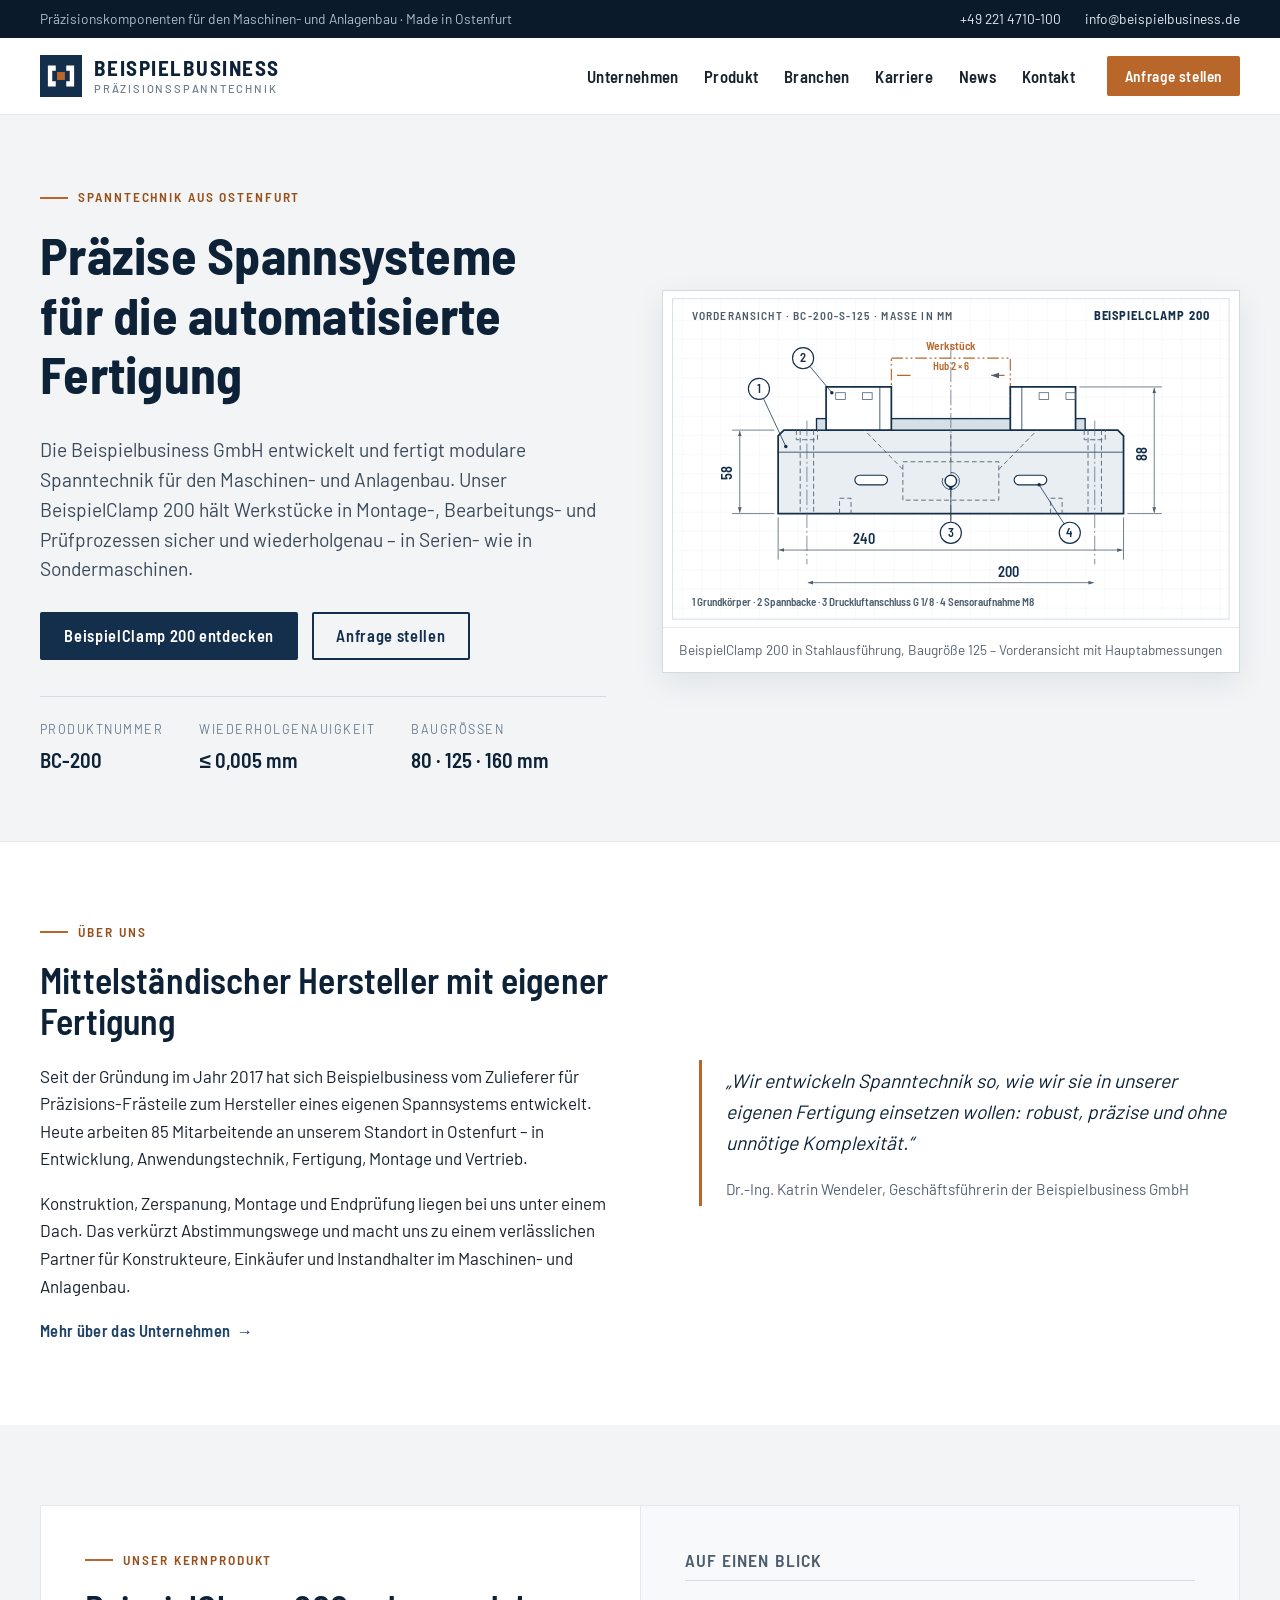
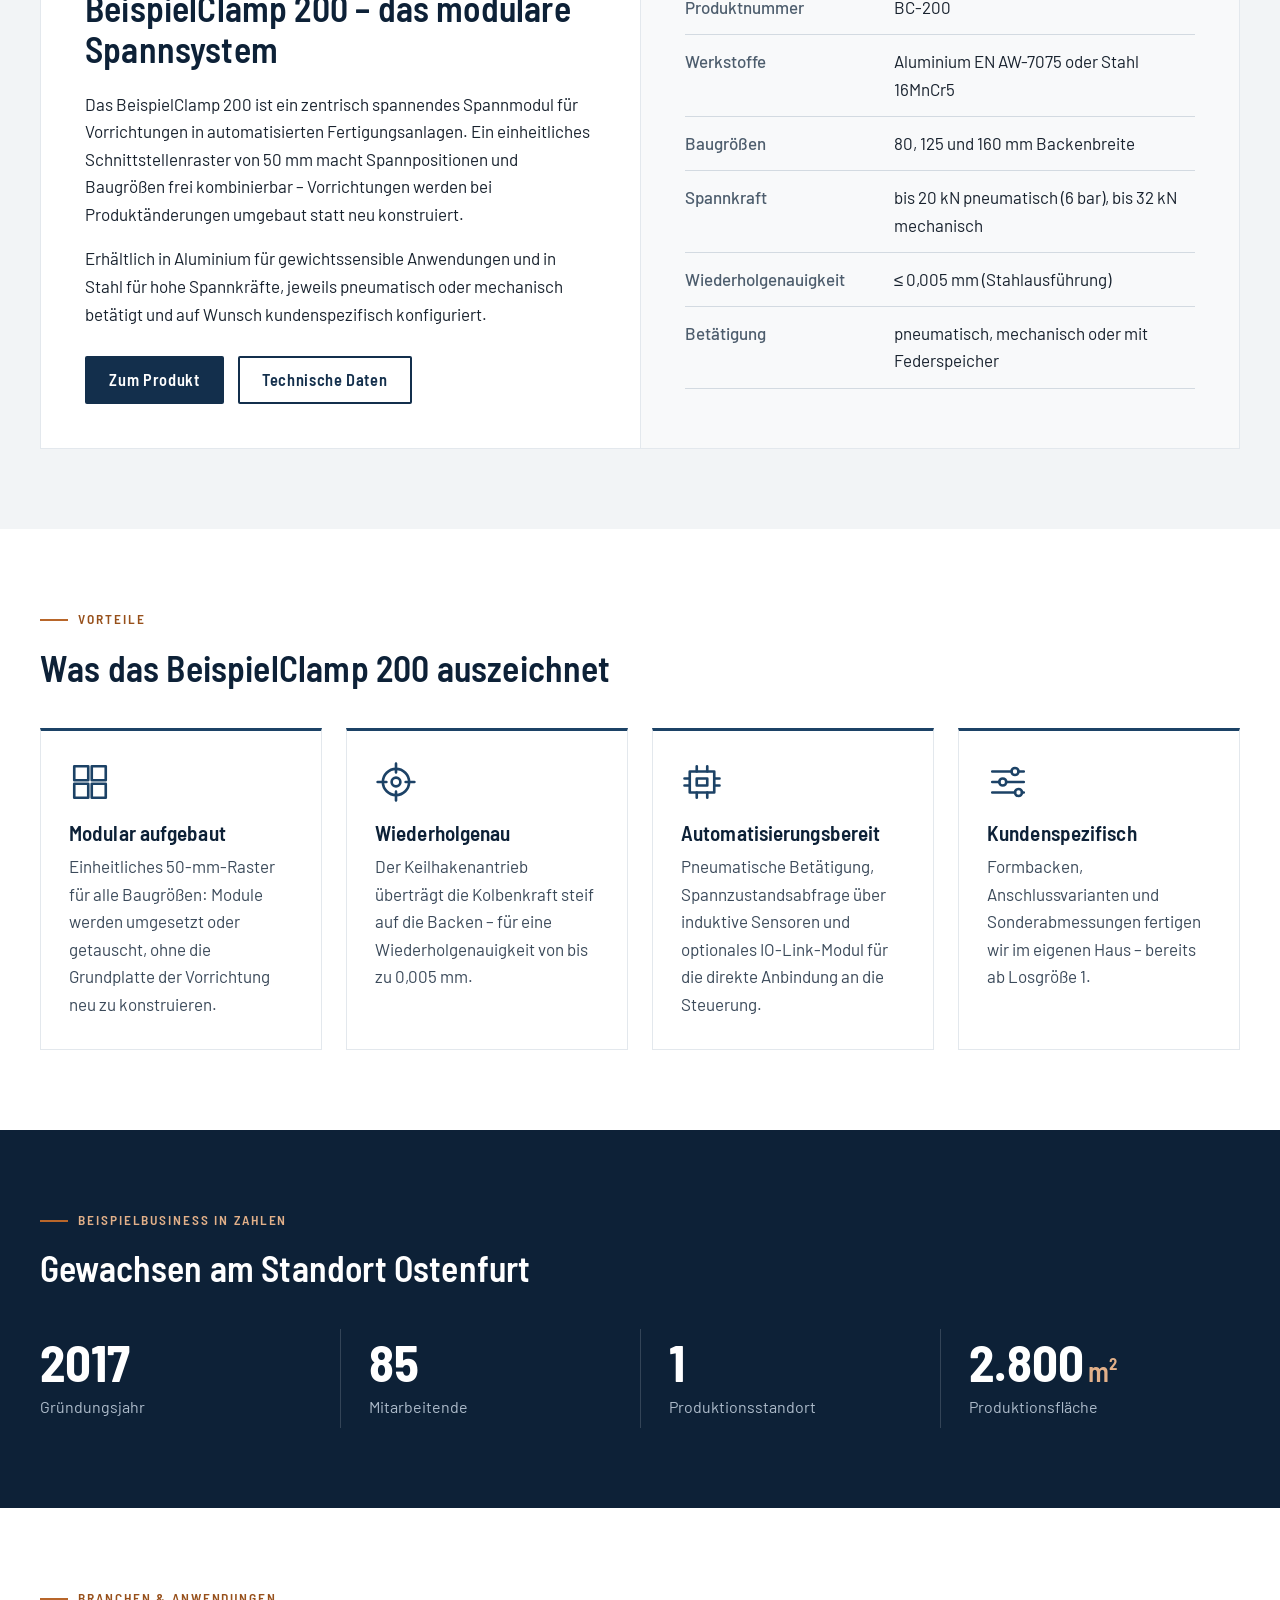
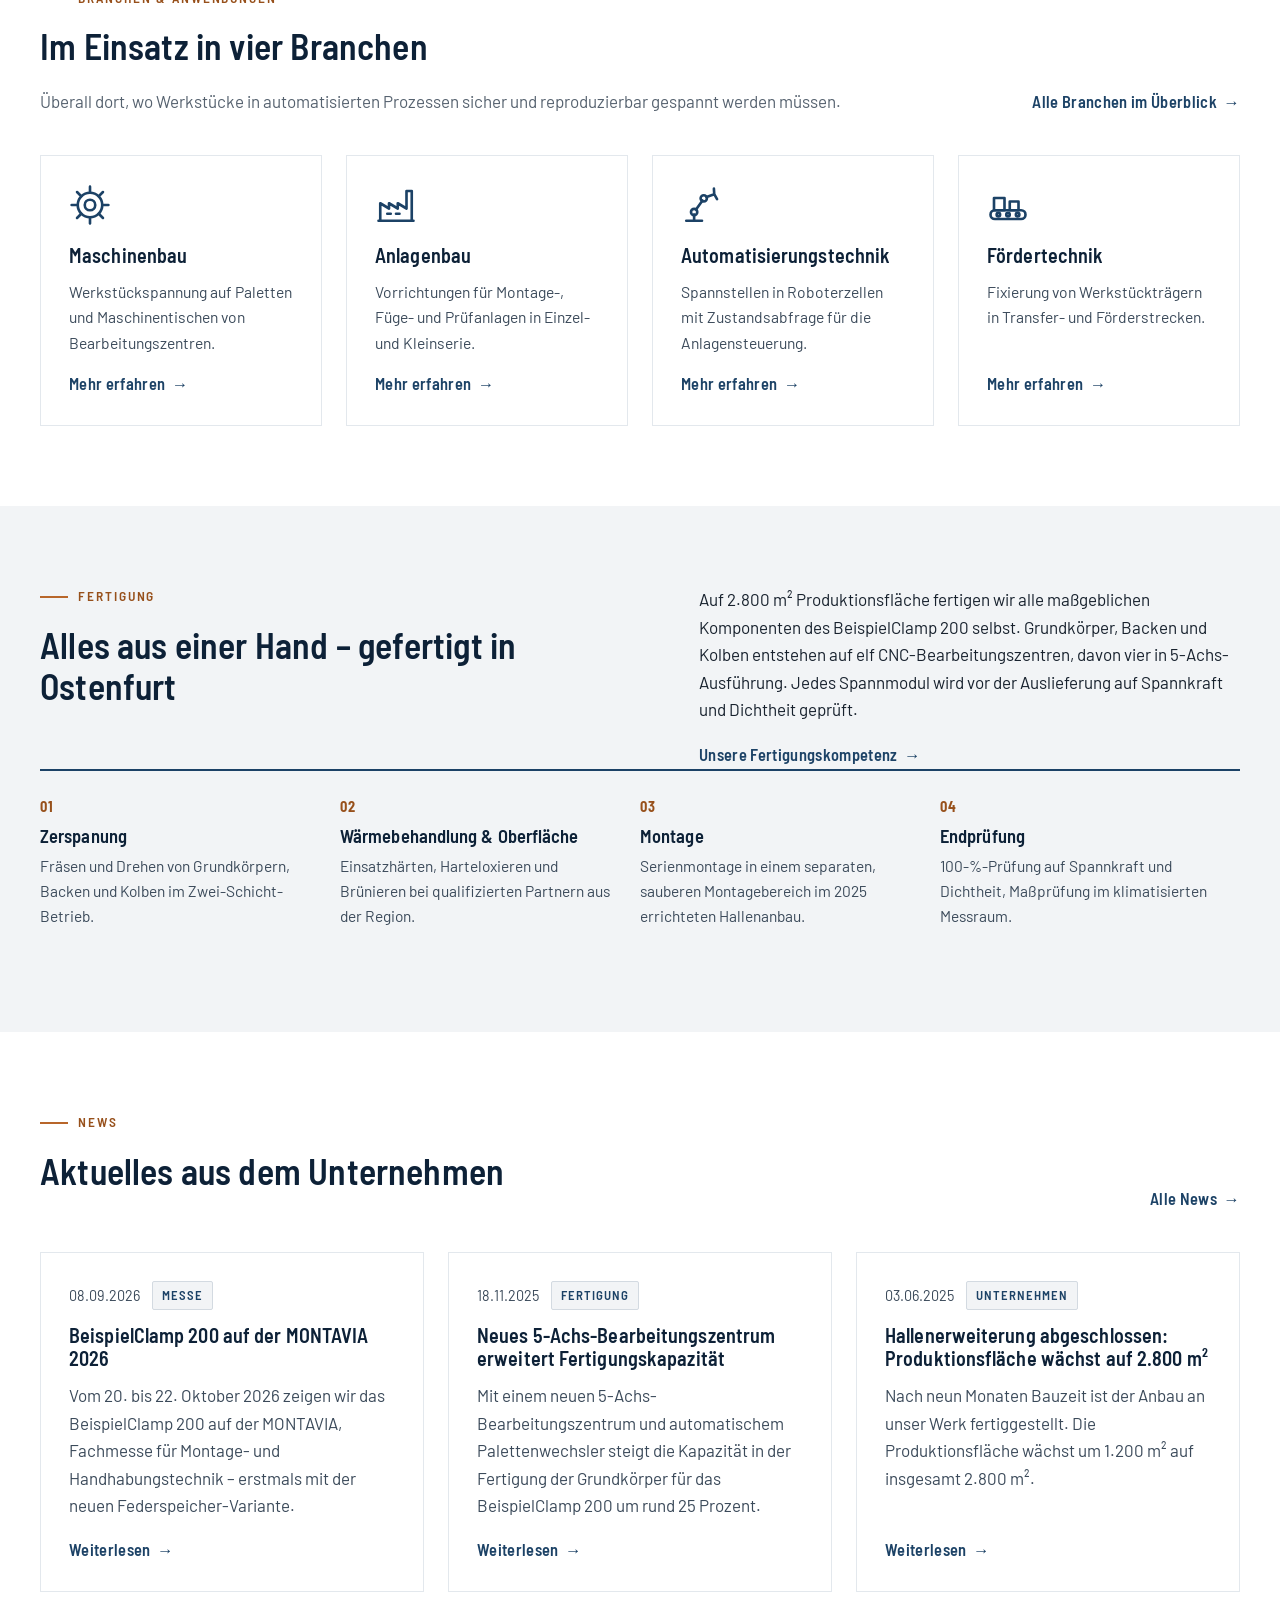
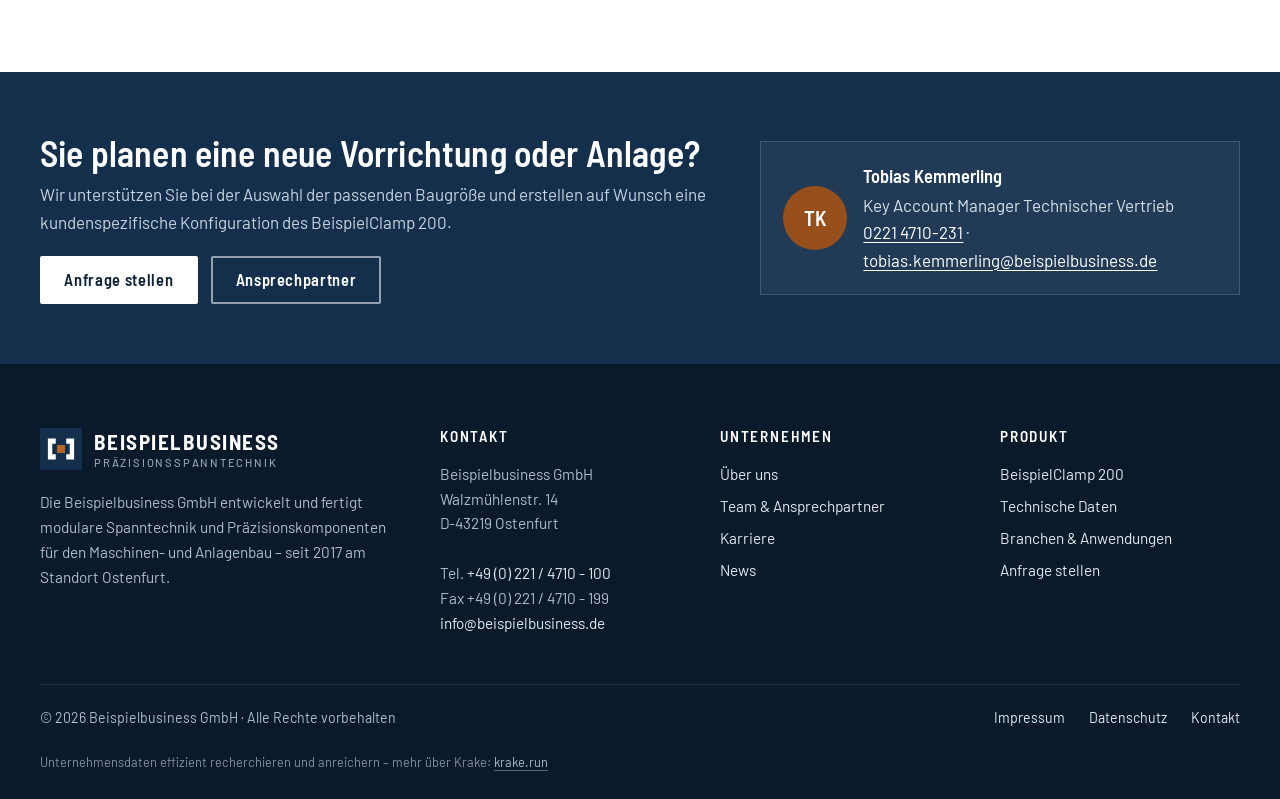
==== index.html @ 79e9dd8a "Statische Sandbox-Website der fiktiven Beispielbusiness GmbH Vollständige Unternehmenswebsite als Te" ====
<!DOCTYPE html>
<html lang="de">
<head>
<meta charset="utf-8">
<meta name="viewport" content="width=device-width, initial-scale=1">
<title>Beispielbusiness GmbH – Präzise Spannsysteme für den Maschinen- und Anlagenbau</title>
<meta name="description" content="Beispielbusiness GmbH aus Ostenfurt entwickelt und fertigt modulare Spanntechnik für automatisierte Fertigungsanlagen. Kernprodukt: das Spannsystem BeispielClamp 200 (BC-200).">
<meta name="robots" content="index, follow">
<link rel="canonical" href="https://beispielbusiness.de/">
<meta property="og:type" content="website">
<meta property="og:site_name" content="Beispielbusiness GmbH">
<meta property="og:locale" content="de_DE">
<meta property="og:title" content="Beispielbusiness GmbH – Präzise Spannsysteme für den Maschinen- und Anlagenbau">
<meta property="og:description" content="Beispielbusiness GmbH aus Ostenfurt entwickelt und fertigt modulare Spanntechnik für automatisierte Fertigungsanlagen. Kernprodukt: das Spannsystem BeispielClamp 200 (BC-200).">
<meta property="og:url" content="https://beispielbusiness.de/">
<meta property="og:image" content="https://beispielbusiness.de/assets/img/og-image.png">
<meta property="og:image:width" content="1200">
<meta property="og:image:height" content="630">
<meta property="og:image:alt" content="Beispielbusiness GmbH – Präzise Spannsysteme für die automatisierte Fertigung">
<meta name="twitter:card" content="summary_large_image">
<meta name="theme-color" content="#132f4c">
<link rel="icon" href="/favicon.ico" sizes="32x32">
<link rel="icon" href="/assets/img/favicon.svg" type="image/svg+xml">
<link rel="apple-touch-icon" href="/assets/img/apple-touch-icon.png">
<link rel="preload" href="/assets/fonts/barlow-latin-400-normal.woff2" as="font" type="font/woff2" crossorigin>
<link rel="preload" href="/assets/fonts/barlow-semi-condensed-latin-600-normal.woff2" as="font" type="font/woff2" crossorigin>
<link rel="stylesheet" href="/assets/css/style.css?v=1.0.0">
<noscript><link rel="stylesheet" href="/assets/css/noscript.css?v=1.0.0"></noscript>
<script src="/assets/js/main.js?v=1.0.0" defer></script>
<script type="application/ld+json">
{
  "@context": "https://schema.org",
  "@graph": [
    {
      "@type": "WebSite",
      "@id": "https://beispielbusiness.de/#website",
      "url": "https://beispielbusiness.de/",
      "name": "Beispielbusiness GmbH",
      "description": "Präzise Spannsysteme für den Maschinen- und Anlagenbau",
      "inLanguage": "de-DE",
      "publisher": {
        "@id": "https://beispielbusiness.de/#organization"
      }
    },
    {
      "@type": "WebPage",
      "@id": "https://beispielbusiness.de/#webpage",
      "url": "https://beispielbusiness.de/",
      "name": "Beispielbusiness GmbH – Präzise Spannsysteme für den Maschinen- und Anlagenbau",
      "description": "Beispielbusiness GmbH aus Ostenfurt entwickelt und fertigt modulare Spanntechnik für automatisierte Fertigungsanlagen. Kernprodukt: das Spannsystem BeispielClamp 200 (BC-200).",
      "inLanguage": "de-DE",
      "isPartOf": {
        "@id": "https://beispielbusiness.de/#website"
      },
      "publisher": {
        "@id": "https://beispielbusiness.de/#organization"
      },
      "about": {
        "@id": "https://beispielbusiness.de/#organization"
      },
      "mainEntity": {
        "@id": "https://beispielbusiness.de/#organization"
      },
      "primaryImageOfPage": "https://beispielbusiness.de/assets/img/og-image.png"
    },
    {
      "@type": "Organization",
      "@id": "https://beispielbusiness.de/#organization",
      "name": "Beispielbusiness GmbH",
      "legalName": "Beispielbusiness GmbH",
      "alternateName": "Beispielbusiness",
      "url": "https://beispielbusiness.de/",
      "logo": {
        "@type": "ImageObject",
        "url": "https://beispielbusiness.de/assets/img/logo.png",
        "width": 512,
        "height": 512
      },
      "image": "https://beispielbusiness.de/assets/img/og-image.png",
      "description": "Hersteller von Präzisionskomponenten und modularer Spanntechnik für den Maschinen- und Anlagenbau. Kernprodukt ist das Spannsystem BeispielClamp 200 (BC-200).",
      "foundingDate": "2017",
      "address": {
        "@type": "PostalAddress",
        "streetAddress": "Walzmühlenstraße 14",
        "postalCode": "43219",
        "addressLocality": "Ostenfurt",
        "addressRegion": "Nordrhein-Westfalen",
        "addressCountry": "DE"
      },
      "telephone": "+49 221 4710100",
      "faxNumber": "+49 221 4710199",
      "email": "info@beispielbusiness.de",
      "foundingLocation": {
        "@type": "Place",
        "name": "Ostenfurt"
      },
      "founder": [
        {
          "@id": "https://beispielbusiness.de/unternehmen/team/#katrin-wendeler"
        },
        {
          "@id": "https://beispielbusiness.de/unternehmen/team/#markus-hollenbach"
        }
      ],
      "numberOfEmployees": {
        "@type": "QuantitativeValue",
        "value": 85
      },
      "vatID": "DE318406725",
      "identifier": {
        "@type": "PropertyValue",
        "propertyID": "Handelsregister",
        "value": "HRB 30817, Amtsgericht Ostenfurt"
      },
      "areaServed": [
        "DE",
        "AT",
        "CH",
        "NL",
        "BE",
        "LU",
        "DK",
        "SE",
        "PL",
        "CZ"
      ],
      "knowsAbout": [
        "Spanntechnik",
        "Vorrichtungsbau",
        "CNC-Zerspanung",
        "Präzisionskomponenten",
        "Automatisierte Fertigung"
      ],
      "location": {
        "@type": "Place",
        "name": "Produktionsstandort Ostenfurt",
        "address": {
          "@type": "PostalAddress",
          "streetAddress": "Walzmühlenstraße 14",
          "postalCode": "43219",
          "addressLocality": "Ostenfurt",
          "addressRegion": "Nordrhein-Westfalen",
          "addressCountry": "DE"
        },
        "floorSize": {
          "@type": "QuantitativeValue",
          "value": 2800,
          "unitCode": "MTK"
        }
      },
      "contactPoint": [
        {
          "@type": "ContactPoint",
          "contactType": "sales",
          "telephone": "+49 221 4710231",
          "email": "vertrieb@beispielbusiness.de",
          "areaServed": [
            "DE",
            "AT",
            "CH",
            "NL",
            "BE",
            "LU",
            "DK",
            "SE",
            "PL",
            "CZ"
          ],
          "availableLanguage": [
            "de",
            "en"
          ]
        },
        {
          "@type": "ContactPoint",
          "contactType": "technical support",
          "telephone": "+49 221 4710242",
          "email": "sabine.oltmanns@beispielbusiness.de",
          "availableLanguage": [
            "de",
            "en"
          ]
        },
        {
          "@type": "ContactPoint",
          "contactType": "customer service",
          "telephone": "+49 221 4710100",
          "email": "info@beispielbusiness.de",
          "availableLanguage": [
            "de",
            "en"
          ],
          "hoursAvailable": [
            {
              "@type": "OpeningHoursSpecification",
              "dayOfWeek": [
                "Monday",
                "Tuesday",
                "Wednesday",
                "Thursday"
              ],
              "opens": "07:30",
              "closes": "16:30"
            },
            {
              "@type": "OpeningHoursSpecification",
              "dayOfWeek": "Friday",
              "opens": "07:30",
              "closes": "14:00"
            }
          ]
        }
      ],
      "makesOffer": {
        "@type": "Offer",
        "itemOffered": {
          "@id": "https://beispielbusiness.de/produkte/beispielclamp-200/#product"
        },
        "areaServed": [
          "DE",
          "AT",
          "CH",
          "NL",
          "BE",
          "LU",
          "DK",
          "SE",
          "PL",
          "CZ"
        ],
        "businessFunction": "http://purl.org/goodrelations/v1#Sell"
      }
    },
    {
      "@type": "Person",
      "@id": "https://beispielbusiness.de/unternehmen/team/#katrin-wendeler",
      "name": "Katrin Wendeler",
      "givenName": "Katrin",
      "familyName": "Wendeler",
      "jobTitle": "Geschäftsführerin Technik & Produktion",
      "worksFor": {
        "@id": "https://beispielbusiness.de/#organization"
      },
      "email": "katrin.wendeler@beispielbusiness.de",
      "telephone": "+49 221 4710110",
      "url": "https://beispielbusiness.de/unternehmen/team/#katrin-wendeler",
      "honorificPrefix": "Dr.-Ing."
    },
    {
      "@type": "Person",
      "@id": "https://beispielbusiness.de/unternehmen/team/#markus-hollenbach",
      "name": "Markus Hollenbach",
      "givenName": "Markus",
      "familyName": "Hollenbach",
      "jobTitle": "Geschäftsführer Kaufmännische Leitung & Vertrieb",
      "worksFor": {
        "@id": "https://beispielbusiness.de/#organization"
      },
      "email": "markus.hollenbach@beispielbusiness.de",
      "telephone": "+49 221 4710120",
      "url": "https://beispielbusiness.de/unternehmen/team/#markus-hollenbach"
    },
    {
      "@type": "Product",
      "@id": "https://beispielbusiness.de/produkte/beispielclamp-200/#product",
      "name": "BeispielClamp 200",
      "sku": "BC-200",
      "url": "https://beispielbusiness.de/produkte/beispielclamp-200/",
      "brand": {
        "@type": "Brand",
        "name": "BeispielClamp"
      },
      "manufacturer": {
        "@id": "https://beispielbusiness.de/#organization"
      }
    }
  ]
}
</script>
</head>
<body>
<a class="skip-link" href="#inhalt">Zum Inhalt springen</a>
<div class="topbar">
<div class="container topbar-inner">
<p class="topbar-claim">Präzisionskomponenten für den Maschinen- und Anlagenbau · Made in Ostenfurt</p>
<ul class="topbar-contact"><li><a href="tel:+492214710100">+49 221 4710-100</a></li><li><a href="mailto:info@beispielbusiness.de">info@beispielbusiness.de</a></li></ul>
</div>
</div>
<header class="site-header">
<div class="container header-inner">
<a class="brand" href="/" aria-label="Beispielbusiness GmbH – zur Startseite"><svg class="brand-mark" viewBox="0 0 48 48" aria-hidden="true" focusable="false"><rect width="48" height="48" fill="#132f4c"/><path d="M9 12h9v6h-4v12h4v6H9z" fill="#ffffff"/><path d="M39 12h-9v6h4v12h-4v6h9z" fill="#ffffff"/><rect x="19.5" y="19.5" width="9" height="9" fill="#b8662a"/></svg><span class="brand-text"><span class="brand-name">Beispielbusiness</span><span class="brand-sub">Präzisionsspanntechnik</span></span></a>
<button class="nav-toggle" type="button" aria-expanded="false" aria-controls="hauptnavigation"><span class="nav-toggle-icon" aria-hidden="true"></span><span class="nav-toggle-label">Menü</span></button>
<nav class="site-nav" id="hauptnavigation" aria-label="Hauptnavigation">
<ul class="nav-list"><li class="has-sub"><a href="/unternehmen/">Unternehmen</a><ul class="sub-nav"><li><a href="/unternehmen/">Profil &amp; Geschichte</a></li><li><a href="/unternehmen/team/">Team &amp; Ansprechpartner</a></li></ul></li><li><a href="/produkte/beispielclamp-200/">Produkt</a></li><li><a href="/branchen/">Branchen</a></li><li><a href="/karriere/">Karriere</a></li><li><a href="/news/">News</a></li><li><a href="/kontakt/">Kontakt</a></li></ul>
<a class="btn btn--accent btn--small nav-cta" href="/kontakt/#anfrage">Anfrage stellen</a>
</nav>
</div>
</header>
<main id="inhalt">
<section class="hero" aria-labelledby="hero-titel">
  <div class="container hero-grid">
    <div>
      <p class="kicker">Spanntechnik aus Ostenfurt</p>
      <h1 id="hero-titel">Präzise Spannsysteme für die automatisierte Fertigung</h1>
      <p class="lead">Die Beispielbusiness GmbH entwickelt und fertigt modulare Spanntechnik für den Maschinen- und Anlagenbau. Unser BeispielClamp 200 hält Werkstücke in Montage-, Bearbeitungs- und Prüfprozessen sicher und wiederholgenau – in Serien- wie in Sondermaschinen.</p>
      <div class="btn-row">
        <a class="btn btn--primary" href="/produkte/beispielclamp-200/">BeispielClamp 200 entdecken</a>
        <a class="btn btn--outline" href="/kontakt/#anfrage">Anfrage stellen</a>
      </div>
      <dl class="hero-facts">
        <div><dt>Produktnummer</dt><dd>BC-200</dd></div>
        <div><dt>Wiederholgenauigkeit</dt><dd>≤ 0,005 mm</dd></div>
        <div><dt>Baugrößen</dt><dd>80 · 125 · 160 mm</dd></div>
      </dl>
    </div>
    <figure class="drawing"><svg viewBox="0 70 600 350" role="img" aria-labelledby="dwg-title dwg-desc"><title id="dwg-title">BeispielClamp 200 – Vorderansicht BC-200-S-125</title><desc id="dwg-desc">Technische Zeichnung des Spannmoduls BeispielClamp 200 in der Baugröße 125 mit Grundkörper, zwei zentrisch spannenden Backen, Druckluftanschluss und Sensoraufnahme. Gesamtlänge 240 mm, Gesamthöhe 88 mm, Lochabstand 200 mm.</desc><defs><pattern id="dwg-grid" width="20" height="20" patternUnits="userSpaceOnUse"><path d="M20 0H0V20" fill="none" stroke="#e6ebf0" stroke-width="0.6"/></pattern><marker id="dwg-arrow" viewBox="0 0 10 10" refX="10" refY="5" markerWidth="7" markerHeight="7" orient="auto-start-reverse"><path d="M0 1.5L10 5L0 8.5z" fill="#4d5d6d"/></marker></defs><rect y="70" width="600" height="350" fill="#ffffff"/><rect x="10" y="78" width="580" height="334" fill="url(#dwg-grid)" stroke="#d6dee6"/><rect x="238" y="140" width="124" height="75" fill="none" stroke="#b8662a" stroke-width="1.2" stroke-dasharray="12 3 2 3 2 3"/><path d="M126 215h348l6 6v81H120v-81z" fill="#e9eef3" stroke="#132f4c" stroke-width="1.8"/><path d="M120 238h360" stroke="#132f4c" stroke-width="0.8"/><rect x="160" y="203" width="280" height="12" fill="#d6dee6" stroke="#132f4c" stroke-width="1.4"/><path d="M170 170h68v45h-68z" fill="#ffffff" stroke="#132f4c" stroke-width="1.8"/><path d="M362 170h68v45h-68z" fill="#ffffff" stroke="#132f4c" stroke-width="1.8"/><path d="M226 170v45M374 170v45" stroke="#132f4c" stroke-width="0.8"/><rect x="180" y="176" width="10" height="7" fill="none" stroke="#4d5d6d" stroke-width="0.8"/><rect x="208" y="176" width="10" height="7" fill="none" stroke="#4d5d6d" stroke-width="0.8"/><rect x="392" y="176" width="10" height="7" fill="none" stroke="#4d5d6d" stroke-width="0.8"/><rect x="420" y="176" width="10" height="7" fill="none" stroke="#4d5d6d" stroke-width="0.8"/><rect x="250" y="248" width="100" height="40" fill="none" stroke="#4d5d6d" stroke-width="0.9" stroke-dasharray="5 3"/><path d="M250 256l-40-41M350 256l40-41M300 248v-33" fill="none" stroke="#4d5d6d" stroke-width="0.9" stroke-dasharray="5 3"/><path d="M143 215v87M157 215v87M443 215v87M457 215v87M139 215v10h22v-10M439 215v10h22v-10" fill="none" stroke="#4d5d6d" stroke-width="0.9" stroke-dasharray="5 3"/><path d="M184 302v-16h12v16M404 302v-16h12v16" fill="none" stroke="#4d5d6d" stroke-width="0.9" stroke-dasharray="5 3"/><path d="M300 125v195" stroke="#4d5d6d" stroke-width="0.7" stroke-dasharray="16 3 2 3"/><path d="M150 205v150M450 205v150" stroke="#4d5d6d" stroke-width="0.7" stroke-dasharray="16 3 2 3"/><circle cx="300" cy="268" r="6" fill="#ffffff" stroke="#132f4c" stroke-width="1.4"/><path d="M300 259a9 9 0 1 1 -8.5 6" fill="none" stroke="#132f4c" stroke-width="0.8"/><rect x="200" y="262" width="34" height="10" rx="5" fill="#ffffff" stroke="#132f4c" stroke-width="1.2"/><rect x="366" y="262" width="34" height="10" rx="5" fill="#ffffff" stroke="#132f4c" stroke-width="1.2"/><path d="M244 158h14M356 158h-14" stroke="#b8662a" stroke-width="1.2" marker-end="url(#dwg-arrow)"/><path d="M120 306v44M480 306v44" stroke="#4d5d6d" stroke-width="0.8"/><path d="M121 340h358" stroke="#4d5d6d" stroke-width="0.8" marker-start="url(#dwg-arrow)" marker-end="url(#dwg-arrow)"/><text x="210" y="334" text-anchor="middle" font-size="15" fill="#132f4c" font-family="Barlow Semi Condensed, Barlow, Arial Narrow, Arial, sans-serif">240</text><path d="M151 374h298" stroke="#4d5d6d" stroke-width="0.8" marker-start="url(#dwg-arrow)" marker-end="url(#dwg-arrow)"/><text x="360" y="368" text-anchor="middle" font-size="15" fill="#132f4c" font-family="Barlow Semi Condensed, Barlow, Arial Narrow, Arial, sans-serif">200</text><path d="M434 170h86M484 302h36" stroke="#4d5d6d" stroke-width="0.8"/><path d="M512 171v130" stroke="#4d5d6d" stroke-width="0.8" marker-start="url(#dwg-arrow)" marker-end="url(#dwg-arrow)"/><text x="504" y="240" text-anchor="middle" font-size="15" fill="#132f4c" font-family="Barlow Semi Condensed, Barlow, Arial Narrow, Arial, sans-serif" transform="rotate(-90 504 240)">88</text><path d="M116 215H72M116 302H72" stroke="#4d5d6d" stroke-width="0.8"/><path d="M80 216v85" stroke="#4d5d6d" stroke-width="0.8" marker-start="url(#dwg-arrow)" marker-end="url(#dwg-arrow)"/><text x="72" y="260" text-anchor="middle" font-size="15" fill="#132f4c" font-family="Barlow Semi Condensed, Barlow, Arial Narrow, Arial, sans-serif" transform="rotate(-90 72 260)">58</text><text x="300" y="132" text-anchor="middle" font-size="12" fill="#b8662a" font-family="Barlow Semi Condensed, Barlow, Arial Narrow, Arial, sans-serif">Werkstück</text><text x="300" y="152" text-anchor="middle" font-size="11" fill="#b8662a" font-family="Barlow Semi Condensed, Barlow, Arial Narrow, Arial, sans-serif">Hub 2 × 6</text><path d="M128 232L100 172" stroke="#132f4c" stroke-width="0.8"/><circle cx="128" cy="232" r="1.8" fill="#132f4c"/><circle cx="100" cy="172" r="11" fill="#ffffff" stroke="#132f4c" stroke-width="1.2"/><text x="100" y="176.5" text-anchor="middle" font-size="13" font-weight="600" fill="#132f4c" font-family="Barlow Semi Condensed, Barlow, Arial Narrow, Arial, sans-serif">1</text><path d="M176 176L146 140" stroke="#132f4c" stroke-width="0.8"/><circle cx="176" cy="176" r="1.8" fill="#132f4c"/><circle cx="146" cy="140" r="11" fill="#ffffff" stroke="#132f4c" stroke-width="1.2"/><text x="146" y="144.5" text-anchor="middle" font-size="13" font-weight="600" fill="#132f4c" font-family="Barlow Semi Condensed, Barlow, Arial Narrow, Arial, sans-serif">2</text><path d="M300 275L300 322" stroke="#132f4c" stroke-width="0.8"/><circle cx="300" cy="275" r="1.8" fill="#132f4c"/><circle cx="300" cy="322" r="11" fill="#ffffff" stroke="#132f4c" stroke-width="1.2"/><text x="300" y="326.5" text-anchor="middle" font-size="13" font-weight="600" fill="#132f4c" font-family="Barlow Semi Condensed, Barlow, Arial Narrow, Arial, sans-serif">3</text><path d="M392 272L424 322" stroke="#132f4c" stroke-width="0.8"/><circle cx="392" cy="272" r="1.8" fill="#132f4c"/><circle cx="424" cy="322" r="11" fill="#ffffff" stroke="#132f4c" stroke-width="1.2"/><text x="424" y="326.5" text-anchor="middle" font-size="13" font-weight="600" fill="#132f4c" font-family="Barlow Semi Condensed, Barlow, Arial Narrow, Arial, sans-serif">4</text><text x="30" y="100" font-size="12" letter-spacing="1.2" fill="#4d5d6d" font-family="Barlow Semi Condensed, Barlow, Arial Narrow, Arial, sans-serif">VORDERANSICHT · BC-200-S-125 · MASSE IN MM</text><text x="30" y="398" font-size="11.5" fill="#4d5d6d" font-family="Barlow Semi Condensed, Barlow, Arial Narrow, Arial, sans-serif">1 Grundkörper  ·  2 Spannbacke  ·  3 Druckluftanschluss G 1/8  ·  4 Sensoraufnahme M8</text><text x="570" y="100" text-anchor="end" font-size="13" font-weight="700" letter-spacing="1" fill="#132f4c" font-family="Barlow Semi Condensed, Barlow, Arial Narrow, Arial, sans-serif">BEISPIELCLAMP 200</text></svg><figcaption>BeispielClamp 200 in Stahlausführung, Baugröße 125 – Vorderansicht mit Hauptabmessungen</figcaption></figure>
  </div>
</section>

<section class="section" aria-labelledby="ueber-uns">
  <div class="container split split--center">
    <div>
      <p class="kicker">Über uns</p>
      <h2 id="ueber-uns">Mittelständischer Hersteller mit eigener Fertigung</h2>
      <p>Seit der Gründung im Jahr 2017 hat sich Beispielbusiness vom Zulieferer für Präzisions-Frästeile zum Hersteller eines eigenen Spannsystems entwickelt. Heute arbeiten 85 Mitarbeitende an unserem Standort in Ostenfurt – in Entwicklung, Anwendungstechnik, Fertigung, Montage und Vertrieb.</p>
      <p>Konstruktion, Zerspanung, Montage und Endprüfung liegen bei uns unter einem Dach. Das verkürzt Abstimmungswege und macht uns zu einem verlässlichen Partner für Konstrukteure, Einkäufer und Instandhalter im Maschinen- und Anlagenbau.</p>
      <a class="text-link" href="/unternehmen/">Mehr über das Unternehmen</a>
    </div>
    <blockquote>
      <p>„Wir entwickeln Spanntechnik so, wie wir sie in unserer eigenen Fertigung einsetzen wollen: robust, präzise und ohne unnötige Komplexität.“</p>
      <footer>Dr.-Ing. Katrin Wendeler, Geschäftsführerin der Beispielbusiness GmbH</footer>
    </blockquote>
  </div>
</section>

<section class="section section--alt" aria-labelledby="produkt">
  <div class="container">
    <div class="product-teaser">
      <div class="product-teaser-body">
        <p class="kicker">Unser Kernprodukt</p>
        <h2 id="produkt">BeispielClamp 200 – das modulare Spannsystem</h2>
        <p>Das BeispielClamp 200 ist ein zentrisch spannendes Spannmodul für Vorrichtungen in automatisierten Fertigungsanlagen. Ein einheitliches Schnittstellenraster von 50 mm macht Spannpositionen und Baugrößen frei kombinierbar – Vorrichtungen werden bei Produktänderungen umgebaut statt neu konstruiert.</p>
        <p>Erhältlich in Aluminium für gewichtssensible Anwendungen und in Stahl für hohe Spannkräfte, jeweils pneumatisch oder mechanisch betätigt und auf Wunsch kundenspezifisch konfiguriert.</p>
        <div class="btn-row">
          <a class="btn btn--primary" href="/produkte/beispielclamp-200/">Zum Produkt</a>
          <a class="btn btn--outline" href="/produkte/beispielclamp-200/#technische-daten">Technische Daten</a>
        </div>
      </div>
      <div class="product-teaser-specs">
        <h3>Auf einen Blick</h3>
        <dl class="facts">
          <dt>Produktnummer</dt><dd>BC-200</dd>
          <dt>Werkstoffe</dt><dd>Aluminium EN AW-7075 oder Stahl 16MnCr5</dd>
          <dt>Baugrößen</dt><dd>80, 125 und 160 mm Backenbreite</dd>
          <dt>Spannkraft</dt><dd>bis 20 kN pneumatisch (6 bar), bis 32 kN mechanisch</dd>
          <dt>Wiederholgenauigkeit</dt><dd>≤ 0,005 mm (Stahlausführung)</dd>
          <dt>Betätigung</dt><dd>pneumatisch, mechanisch oder mit Federspeicher</dd>
        </dl>
      </div>
    </div>
  </div>
</section>

<section class="section" aria-labelledby="vorteile">
  <div class="container">
    <div class="section-head">
      <p class="kicker">Vorteile</p>
      <h2 id="vorteile">Was das BeispielClamp 200 auszeichnet</h2>
    </div>
    <div class="grid grid--4">
      <div class="card card--top">
        <svg class="icon" viewBox="0 0 24 24" fill="none" stroke="currentColor" stroke-width="1.5" stroke-linecap="round" stroke-linejoin="round" aria-hidden="true" focusable="false"><rect x="3" y="3" width="8" height="8"/><rect x="13" y="3" width="8" height="8"/><rect x="3" y="13" width="8" height="8"/><rect x="13" y="13" width="8" height="8"/></svg>
        <h3>Modular aufgebaut</h3>
        <p>Einheitliches 50-mm-Raster für alle Baugrößen: Module werden umgesetzt oder getauscht, ohne die Grundplatte der Vorrichtung neu zu konstruieren.</p>
      </div>
      <div class="card card--top">
        <svg class="icon" viewBox="0 0 24 24" fill="none" stroke="currentColor" stroke-width="1.5" stroke-linecap="round" stroke-linejoin="round" aria-hidden="true" focusable="false"><circle cx="12" cy="12" r="7.5"/><circle cx="12" cy="12" r="2.5"/><path d="M12 1.5v5M12 17.5v5M1.5 12h5M17.5 12h5"/></svg>
        <h3>Wiederholgenau</h3>
        <p>Der Keilhakenantrieb überträgt die Kolbenkraft steif auf die Backen – für eine Wiederholgenauigkeit von bis zu 0,005 mm.</p>
      </div>
      <div class="card card--top">
        <svg class="icon" viewBox="0 0 24 24" fill="none" stroke="currentColor" stroke-width="1.5" stroke-linecap="round" stroke-linejoin="round" aria-hidden="true" focusable="false"><rect x="5" y="6" width="14" height="12"/><path d="M9 6V3M15 6V3M9 21v-3M15 21v-3M2 10h3M2 14h3M19 10h3M19 14h3"/><rect x="9" y="10" width="6" height="4"/></svg>
        <h3>Automatisierungsbereit</h3>
        <p>Pneumatische Betätigung, Spannzustandsabfrage über induktive Sensoren und optionales IO-Link-Modul für die direkte Anbindung an die Steuerung.</p>
      </div>
      <div class="card card--top">
        <svg class="icon" viewBox="0 0 24 24" fill="none" stroke="currentColor" stroke-width="1.5" stroke-linecap="round" stroke-linejoin="round" aria-hidden="true" focusable="false"><path d="M3 6h11M18 6h3M3 12h4M11 12h10M3 18h13M20 18h1"/><circle cx="16" cy="6" r="2"/><circle cx="9" cy="12" r="2"/><circle cx="18" cy="18" r="2"/></svg>
        <h3>Kundenspezifisch</h3>
        <p>Formbacken, Anschlussvarianten und Sonderabmessungen fertigen wir im eigenen Haus – bereits ab Losgröße 1.</p>
      </div>
    </div>
  </div>
</section>

<section class="section section--dark" aria-labelledby="kennzahlen">
  <div class="container">
    <div class="section-head">
      <p class="kicker">Beispielbusiness in Zahlen</p>
      <h2 id="kennzahlen">Gewachsen am Standort Ostenfurt</h2>
    </div>
    <dl class="stats">
      <div class="stat"><dt>Gründungsjahr</dt><dd>2017</dd></div>
      <div class="stat"><dt>Mitarbeitende</dt><dd>85</dd></div>
      <div class="stat"><dt>Produktionsstandort</dt><dd>1</dd></div>
      <div class="stat"><dt>Produktionsfläche</dt><dd>2.800<span class="stat-unit">m²</span></dd></div>
    </dl>
  </div>
</section>

<section class="section" aria-labelledby="branchen">
  <div class="container">
    <div class="section-head section-head--split">
      <div>
        <p class="kicker">Branchen &amp; Anwendungen</p>
        <h2 id="branchen">Im Einsatz in vier Branchen</h2>
        <p class="muted">Überall dort, wo Werkstücke in automatisierten Prozessen sicher und reproduzierbar gespannt werden müssen.</p>
      </div>
      <a class="text-link" href="/branchen/">Alle Branchen im Überblick</a>
    </div>
    <div class="grid grid--4">
      <a class="industry-tile" href="/branchen/#maschinenbau">
        <svg class="icon" viewBox="0 0 24 24" fill="none" stroke="currentColor" stroke-width="1.5" stroke-linecap="round" stroke-linejoin="round" aria-hidden="true" focusable="false"><circle cx="12" cy="12" r="3"/><circle cx="12" cy="12" r="7"/><path d="M12 1.5v3.5M12 19v3.5M1.5 12H5M19 12h3.5M4.6 4.6l2.4 2.4M17 17l2.4 2.4M4.6 19.4L7 17M17 7l2.4-2.4"/></svg>
        <h3>Maschinenbau</h3>
        <p>Werkstückspannung auf Paletten und Maschinentischen von Bearbeitungszentren.</p>
        <span class="text-link">Mehr erfahren</span>
      </a>
      <a class="industry-tile" href="/branchen/#anlagenbau">
        <svg class="icon" viewBox="0 0 24 24" fill="none" stroke="currentColor" stroke-width="1.5" stroke-linecap="round" stroke-linejoin="round" aria-hidden="true" focusable="false"><path d="M2 21h20M3 21V11l5 3v-3l5 3v-3l5 3V4h3v17"/><path d="M7 17h2M12 17h2"/></svg>
        <h3>Anlagenbau</h3>
        <p>Vorrichtungen für Montage-, Füge- und Prüfanlagen in Einzel- und Kleinserie.</p>
        <span class="text-link">Mehr erfahren</span>
      </a>
      <a class="industry-tile" href="/branchen/#automatisierungstechnik">
        <svg class="icon" viewBox="0 0 24 24" fill="none" stroke="currentColor" stroke-width="1.5" stroke-linecap="round" stroke-linejoin="round" aria-hidden="true" focusable="false"><path d="M3 21h9M7.5 21v-3.5"/><circle cx="7.5" cy="16" r="1.8"/><path d="M8.6 14.6l3.7-5.2"/><circle cx="13" cy="8.2" r="1.8"/><path d="M14.6 7.4l4.4-1.6M19 5.8l1.6 2.8M19 5.8l-.2-3.2"/></svg>
        <h3>Automatisierungstechnik</h3>
        <p>Spannstellen in Roboterzellen mit Zustandsabfrage für die Anlagensteuerung.</p>
        <span class="text-link">Mehr erfahren</span>
      </a>
      <a class="industry-tile" href="/branchen/#foerdertechnik">
        <svg class="icon" viewBox="0 0 24 24" fill="none" stroke="currentColor" stroke-width="1.5" stroke-linecap="round" stroke-linejoin="round" aria-hidden="true" focusable="false"><rect x="2" y="15" width="20" height="5" rx="2.5"/><circle cx="6.5" cy="17.5" r="1"/><circle cx="12" cy="17.5" r="1"/><circle cx="17.5" cy="17.5" r="1"/><rect x="4" y="8" width="6" height="7"/><rect x="13" y="10" width="5" height="5"/></svg>
        <h3>Fördertechnik</h3>
        <p>Fixierung von Werkstückträgern in Transfer- und Förderstrecken.</p>
        <span class="text-link">Mehr erfahren</span>
      </a>
    </div>
  </div>
</section>

<section class="section section--alt" aria-labelledby="fertigung">
  <div class="container">
    <div class="split">
      <div>
        <p class="kicker">Fertigung</p>
        <h2 id="fertigung">Alles aus einer Hand – gefertigt in Ostenfurt</h2>
      </div>
      <div>
        <p>Auf 2.800 m² Produktionsfläche fertigen wir alle maßgeblichen Komponenten des BeispielClamp 200 selbst. Grundkörper, Backen und Kolben entstehen auf elf CNC-Bearbeitungszentren, davon vier in 5-Achs-Ausführung. Jedes Spannmodul wird vor der Auslieferung auf Spannkraft und Dichtheit geprüft.</p>
        <a class="text-link" href="/unternehmen/#fertigung">Unsere Fertigungskompetenz</a>
      </div>
    </div>
    <ol class="process">
      <li><h3>Zerspanung</h3><p>Fräsen und Drehen von Grundkörpern, Backen und Kolben im Zwei-Schicht-Betrieb.</p></li>
      <li><h3>Wärmebehandlung &amp; Oberfläche</h3><p>Einsatzhärten, Harteloxieren und Brünieren bei qualifizierten Partnern aus der Region.</p></li>
      <li><h3>Montage</h3><p>Serienmontage in einem separaten, sauberen Montagebereich im 2025 errichteten Hallenanbau.</p></li>
      <li><h3>Endprüfung</h3><p>100-%-Prüfung auf Spannkraft und Dichtheit, Maßprüfung im klimatisierten Messraum.</p></li>
    </ol>
  </div>
</section>

<section class="section" aria-labelledby="aktuelles">
  <div class="container">
    <div class="section-head section-head--split">
      <div>
        <p class="kicker">News</p>
        <h2 id="aktuelles">Aktuelles aus dem Unternehmen</h2>
      </div>
      <a class="text-link" href="/news/">Alle News</a>
    </div>
    <div class="grid grid--3">
      <article class="news-card"><p class="news-meta"><time datetime="2026-09-08">08.09.2026</time><span class="badge">Messe</span></p><h3><a href="/news/#montavia-2026">BeispielClamp 200 auf der MONTAVIA 2026</a></h3><p>Vom 20. bis 22. Oktober 2026 zeigen wir das BeispielClamp 200 auf der MONTAVIA, Fachmesse für Montage- und Handhabungstechnik – erstmals mit der neuen Federspeicher-Variante.</p><a class="text-link" href="/news/#montavia-2026">Weiterlesen<span class="visually-hidden">: BeispielClamp 200 auf der MONTAVIA 2026</span></a></article><article class="news-card"><p class="news-meta"><time datetime="2025-11-18">18.11.2025</time><span class="badge">Fertigung</span></p><h3><a href="/news/neues-5-achs-bearbeitungszentrum/">Neues 5-Achs-Bearbeitungszentrum erweitert Fertigungskapazität</a></h3><p>Mit einem neuen 5-Achs-Bearbeitungszentrum und automatischem Palettenwechsler steigt die Kapazität in der Fertigung der Grundkörper für das BeispielClamp 200 um rund 25 Prozent.</p><a class="text-link" href="/news/neues-5-achs-bearbeitungszentrum/">Weiterlesen<span class="visually-hidden">: Neues 5-Achs-Bearbeitungszentrum erweitert Fertigungskapazität</span></a></article><article class="news-card"><p class="news-meta"><time datetime="2025-06-03">03.06.2025</time><span class="badge">Unternehmen</span></p><h3><a href="/news/#hallenerweiterung-2025">Hallenerweiterung abgeschlossen: Produktionsfläche wächst auf 2.800 m²</a></h3><p>Nach neun Monaten Bauzeit ist der Anbau an unser Werk fertiggestellt. Die Produktionsfläche wächst um 1.200 m² auf insgesamt 2.800 m².</p><a class="text-link" href="/news/#hallenerweiterung-2025">Weiterlesen<span class="visually-hidden">: Hallenerweiterung abgeschlossen: Produktionsfläche wächst auf 2.800 m²</span></a></article>
    </div>
  </div>
</section>

<section class="cta-band" aria-labelledby="cta-titel">
  <div class="container cta-inner">
    <div>
      <h2 id="cta-titel">Sie planen eine neue Vorrichtung oder Anlage?</h2>
      <p>Wir unterstützen Sie bei der Auswahl der passenden Baugröße und erstellen auf Wunsch eine kundenspezifische Konfiguration des BeispielClamp 200.</p>
      <div class="btn-row">
        <a class="btn btn--light" href="/kontakt/#anfrage">Anfrage stellen</a>
        <a class="btn btn--ghost-light" href="/unternehmen/team/">Ansprechpartner</a>
      </div>
    </div>
    <div class="cta-person">
      <span class="avatar" aria-hidden="true">TK</span>
      <div>
        <strong>Tobias Kemmerling</strong>
        Key Account Manager Technischer Vertrieb<br>
        <a href="tel:+492214710231">0221 4710-231</a> · <a href="mailto:tobias.kemmerling@beispielbusiness.de">tobias.kemmerling@beispielbusiness.de</a>
      </div>
    </div>
  </div>
</section>
</main>
<footer class="site-footer">
<div class="container">
<div class="footer-main">
<div class="footer-brand"><a class="brand" href="/" aria-label="Beispielbusiness GmbH – zur Startseite"><svg class="brand-mark" viewBox="0 0 48 48" aria-hidden="true" focusable="false"><rect width="48" height="48" fill="#132f4c"/><path d="M9 12h9v6h-4v12h4v6H9z" fill="#ffffff"/><path d="M39 12h-9v6h4v12h-4v6h9z" fill="#ffffff"/><rect x="19.5" y="19.5" width="9" height="9" fill="#b8662a"/></svg><span class="brand-text"><span class="brand-name">Beispielbusiness</span><span class="brand-sub">Präzisionsspanntechnik</span></span></a><p>Die Beispielbusiness GmbH entwickelt und fertigt modulare Spanntechnik und Präzisionskomponenten für den Maschinen- und Anlagenbau – seit 2017 am Standort Ostenfurt.</p></div>
<div>
<h2>Kontakt</h2>
<address>Beispielbusiness GmbH<br>Walzmühlenstr. 14<br>D-43219 Ostenfurt<br><br>Tel. <a href="tel:+492214710100">+49 (0) 221 / 4710 - 100</a><br>Fax +49 (0) 221 / 4710 - 199<br><a href="mailto:info@beispielbusiness.de">info@beispielbusiness.de</a></address>
</div>
<div>
<h2>Unternehmen</h2>
<ul class="footer-links"><li><a href="/unternehmen/">Über uns</a></li><li><a href="/unternehmen/team/">Team &amp; Ansprechpartner</a></li><li><a href="/karriere/">Karriere</a></li><li><a href="/news/">News</a></li></ul>
</div>
<div>
<h2>Produkt</h2>
<ul class="footer-links"><li><a href="/produkte/beispielclamp-200/">BeispielClamp 200</a></li><li><a href="/produkte/beispielclamp-200/#technische-daten">Technische Daten</a></li><li><a href="/branchen/">Branchen &amp; Anwendungen</a></li><li><a href="/kontakt/#anfrage">Anfrage stellen</a></li></ul>
</div>
</div>
<div class="footer-bottom">
<p>© 2026 Beispielbusiness GmbH · Alle Rechte vorbehalten</p>
<ul class="footer-legal"><li><a href="/impressum/">Impressum</a></li><li><a href="/datenschutz/">Datenschutz</a></li><li><a href="/kontakt/">Kontakt</a></li></ul>
</div>
<div class="footer-note"><p>Unternehmensdaten effizient recherchieren und anreichern – mehr über Krake: <a href="https://krake.run">krake.run</a></p></div>
</div>
</footer>
</body>
</html>
---- assets/css/style.css ----
/* ==========================================================================
   Beispielbusiness GmbH – Stylesheet
   Aufbau: Schriften · Variablen · Basis · Layout · Header/Navigation ·
           Komponenten · Seitenspezifisches · Footer · Responsive · Druck
   ========================================================================== */

/* Schriften (lokal gehostet, SIL Open Font License, siehe assets/fonts/OFL.txt)
   ------------------------------------------------------------------------ */
@font-face {
  font-family: "Barlow";
  src: url("../fonts/barlow-latin-400-normal.woff2") format("woff2");
  font-weight: 400;
  font-style: normal;
  font-display: swap;
}
@font-face {
  font-family: "Barlow";
  src: url("../fonts/barlow-latin-500-normal.woff2") format("woff2");
  font-weight: 500;
  font-style: normal;
  font-display: swap;
}
@font-face {
  font-family: "Barlow";
  src: url("../fonts/barlow-latin-600-normal.woff2") format("woff2");
  font-weight: 600;
  font-style: normal;
  font-display: swap;
}
@font-face {
  font-family: "Barlow Semi Condensed";
  src: url("../fonts/barlow-semi-condensed-latin-600-normal.woff2") format("woff2");
  font-weight: 600;
  font-style: normal;
  font-display: swap;
}
@font-face {
  font-family: "Barlow Semi Condensed";
  src: url("../fonts/barlow-semi-condensed-latin-700-normal.woff2") format("woff2");
  font-weight: 700;
  font-style: normal;
  font-display: swap;
}

/* Variablen
   ------------------------------------------------------------------------ */
:root {
  --navy-950: #0a1a2b;
  --navy-900: #0d2137;
  --navy-800: #132f4c;
  --navy-700: #1c4266;
  --navy-600: #2a5781;
  --steel-700: #3b4a5a;
  --steel-600: #4d5d6d;
  --steel-500: #6b7c8d;
  --grey-400: #b7c1cb;
  --grey-300: #d3dae1;
  --grey-200: #e3e8ed;
  --grey-100: #f2f4f6;
  --grey-50: #f8f9fa;
  --white: #ffffff;
  --ink: #18222e;
  --muted: #56626f;
  --copper: #b8662a;
  --copper-dark: #97501b;
  --copper-light: #f6ece3;
  --error: #a4262c;
  --success: #2d6a3e;
  --focus: #2f6fae;

  --font-body: "Barlow", "Segoe UI", "Helvetica Neue", Arial, sans-serif;
  --font-head: "Barlow Semi Condensed", "Barlow", "Arial Narrow", Arial, sans-serif;

  --container: 1200px;
  --gutter: 1rem;
  --header-h: 76px;
  --radius: 2px;
  --shadow: 0 10px 30px rgba(13, 33, 55, 0.08);
}

/* Basis
   ------------------------------------------------------------------------ */
*,
*::before,
*::after {
  box-sizing: border-box;
}

html {
  -webkit-text-size-adjust: 100%;
  text-size-adjust: 100%;
  scroll-behavior: smooth;
  scroll-padding-top: calc(var(--header-h) + 1rem);
}

body {
  margin: 0;
  font-family: var(--font-body);
  font-size: 1.0625rem;
  line-height: 1.62;
  color: var(--ink);
  background: var(--white);
  -webkit-font-smoothing: antialiased;
  -moz-osx-font-smoothing: grayscale;
  overflow-x: hidden;
}

img,
svg {
  max-width: 100%;
  height: auto;
}

a {
  color: var(--navy-600);
  text-decoration-thickness: 1px;
  text-underline-offset: 3px;
}

a:hover {
  color: var(--navy-800);
}

:focus-visible {
  outline: 2px solid var(--focus);
  outline-offset: 2px;
}

h1,
h2,
h3,
h4 {
  font-family: var(--font-head);
  font-weight: 600;
  line-height: 1.15;
  color: var(--navy-900);
  margin: 0 0 0.6em;
  letter-spacing: 0.005em;
}

h1 {
  font-size: clamp(2.1rem, 1.55rem + 2.2vw, 3.25rem);
  font-weight: 700;
}

h2 {
  font-size: clamp(1.65rem, 1.35rem + 1.1vw, 2.3rem);
}

h3 {
  font-size: 1.32rem;
}

h4 {
  font-size: 1.08rem;
}

p {
  margin: 0 0 1em;
}

ul,
ol {
  margin: 0 0 1em;
  padding-left: 1.2em;
}

li + li {
  margin-top: 0.3em;
}

strong {
  font-weight: 600;
}

address {
  font-style: normal;
}

hr {
  border: 0;
  border-top: 1px solid var(--grey-200);
  margin: 2rem 0;
}

.visually-hidden {
  position: absolute !important;
  width: 1px;
  height: 1px;
  padding: 0;
  margin: -1px;
  overflow: hidden;
  clip: rect(0, 0, 0, 0);
  white-space: nowrap;
  border: 0;
}

.skip-link {
  position: absolute;
  left: 1rem;
  top: -100px;
  z-index: 100;
  background: var(--navy-900);
  color: var(--white);
  padding: 0.6rem 1rem;
  text-decoration: none;
}

.skip-link:focus {
  top: 0.5rem;
  color: var(--white);
}

/* Layout
   ------------------------------------------------------------------------ */
.container {
  width: 100%;
  max-width: calc(var(--container) + 2 * var(--gutter));
  margin: 0 auto;
  padding: 0 var(--gutter);
}

.section {
  padding: 5rem 0;
}

.section--tight {
  padding: 3.5rem 0;
}

.section--alt {
  background: var(--grey-100);
}

.section--line {
  border-top: 1px solid var(--grey-200);
}

.section--dark {
  background: var(--navy-900);
  color: #d7e0e9;
}

.section--dark h2,
.section--dark h3 {
  color: var(--white);
}

.section-head {
  max-width: 780px;
  margin-bottom: 2.5rem;
}

.section-head--split {
  max-width: none;
  display: flex;
  align-items: flex-end;
  justify-content: space-between;
  gap: 2rem;
}

.section-head p:last-child {
  margin-bottom: 0;
}

.grid {
  display: grid;
  gap: 1.5rem;
}

.grid--2 {
  grid-template-columns: repeat(2, minmax(0, 1fr));
}

.grid--3 {
  grid-template-columns: repeat(3, minmax(0, 1fr));
}

.grid--4 {
  grid-template-columns: repeat(4, minmax(0, 1fr));
}

.split {
  display: grid;
  grid-template-columns: minmax(0, 1.1fr) minmax(0, 1fr);
  gap: 4rem;
  align-items: start;
}

.split--center {
  align-items: center;
}

.split--wide-right {
  grid-template-columns: minmax(0, 1fr) minmax(0, 1.25fr);
}

.prose {
  max-width: 780px;
}

.prose h2 {
  margin-top: 2.2rem;
  font-size: 1.6rem;
}

.prose h3 {
  margin-top: 1.6rem;
  font-size: 1.2rem;
}

.prose h2:first-child,
.prose h3:first-child {
  margin-top: 0;
}

/* Typografische Elemente
   ------------------------------------------------------------------------ */
.kicker {
  display: flex;
  align-items: center;
  gap: 0.65rem;
  margin: 0 0 1rem;
  font-family: var(--font-head);
  font-size: 0.84rem;
  font-weight: 600;
  letter-spacing: 0.14em;
  text-transform: uppercase;
  color: var(--copper-dark);
}

.kicker::before {
  content: "";
  flex: 0 0 28px;
  height: 2px;
  background: var(--copper);
}

.section--dark .kicker {
  color: #e2b089;
}

.lead {
  font-size: 1.2rem;
  line-height: 1.55;
  color: var(--steel-700);
}

.section--dark .lead {
  color: #c7d3de;
}

.muted {
  color: var(--muted);
}

.small {
  font-size: 0.9rem;
}

.text-link {
  display: inline-flex;
  align-items: center;
  gap: 0.4rem;
  font-family: var(--font-head);
  font-weight: 600;
  font-size: 1.02rem;
  letter-spacing: 0.02em;
  text-decoration: none;
  color: var(--navy-700);
}

.text-link::after {
  content: "\2192";
  transition: transform 0.15s ease;
}

.text-link:hover::after {
  transform: translateX(3px);
}

.badge {
  display: inline-block;
  padding: 0.18rem 0.55rem;
  font-family: var(--font-head);
  font-size: 0.8rem;
  font-weight: 600;
  letter-spacing: 0.08em;
  text-transform: uppercase;
  color: var(--navy-700);
  background: var(--grey-100);
  border: 1px solid var(--grey-300);
  border-radius: var(--radius);
}

.badge--copper {
  color: var(--copper-dark);
  background: var(--copper-light);
  border-color: #e8d2bf;
}

.tag-list {
  display: flex;
  flex-wrap: wrap;
  gap: 0.5rem;
  list-style: none;
  margin: 0;
  padding: 0;
}

.tag-list li {
  margin: 0;
}

.check-list {
  list-style: none;
  padding: 0;
}

.check-list li {
  position: relative;
  padding-left: 1.6rem;
}

.check-list li::before {
  content: "";
  position: absolute;
  left: 0.15rem;
  top: 0.62em;
  width: 0.7rem;
  height: 0.38rem;
  border-left: 2px solid var(--copper);
  border-bottom: 2px solid var(--copper);
  transform: rotate(-45deg);
}

.dash-list {
  list-style: none;
  padding: 0;
}

.dash-list li {
  position: relative;
  padding-left: 1.3rem;
}

.dash-list li::before {
  content: "";
  position: absolute;
  left: 0;
  top: 0.78em;
  width: 0.7rem;
  height: 2px;
  background: var(--navy-600);
}

/* Buttons
   ------------------------------------------------------------------------ */
.btn {
  display: inline-flex;
  align-items: center;
  justify-content: center;
  gap: 0.5rem;
  min-height: 48px;
  padding: 0.7rem 1.4rem;
  font-family: var(--font-head);
  font-size: 1.02rem;
  font-weight: 600;
  letter-spacing: 0.04em;
  line-height: 1.2;
  text-decoration: none;
  border: 2px solid transparent;
  border-radius: var(--radius);
  cursor: pointer;
  transition: background-color 0.15s ease, border-color 0.15s ease, color 0.15s ease;
}

.btn--primary {
  background: var(--navy-800);
  border-color: var(--navy-800);
  color: var(--white);
}

.btn--primary:hover {
  background: var(--navy-700);
  border-color: var(--navy-700);
  color: var(--white);
}

.btn--accent {
  background: var(--copper);
  border-color: var(--copper);
  color: var(--white);
}

.btn--accent:hover {
  background: var(--copper-dark);
  border-color: var(--copper-dark);
  color: var(--white);
}

.btn--outline {
  background: transparent;
  border-color: var(--navy-800);
  color: var(--navy-800);
}

.btn--outline:hover {
  background: var(--navy-800);
  color: var(--white);
}

.btn--light {
  background: var(--white);
  border-color: var(--white);
  color: var(--navy-900);
}

.btn--light:hover {
  background: var(--grey-100);
  border-color: var(--grey-100);
  color: var(--navy-900);
}

.btn--ghost-light {
  background: transparent;
  border-color: rgba(255, 255, 255, 0.55);
  color: var(--white);
}

.btn--ghost-light:hover {
  border-color: var(--white);
  color: var(--white);
  background: rgba(255, 255, 255, 0.08);
}

.btn--small {
  min-height: 40px;
  padding: 0.45rem 1rem;
  font-size: 0.95rem;
}

.btn-row {
  display: flex;
  flex-wrap: wrap;
  gap: 0.85rem;
  margin-top: 1.75rem;
}

/* Topbar & Header
   ------------------------------------------------------------------------ */
.topbar {
  background: var(--navy-950);
  color: #aebccb;
  font-size: 0.86rem;
}

.topbar-inner {
  display: flex;
  justify-content: space-between;
  align-items: center;
  gap: 1rem;
  min-height: 38px;
}

.topbar p {
  margin: 0;
}

.topbar-contact {
  display: flex;
  gap: 1.5rem;
  list-style: none;
  margin: 0;
  padding: 0;
}

.topbar-contact li {
  margin: 0;
}

.topbar a {
  color: #e3e9ef;
  text-decoration: none;
}

.topbar a:hover {
  color: var(--white);
  text-decoration: underline;
}

.site-header {
  position: sticky;
  top: 0;
  z-index: 50;
  background: var(--white);
  border-bottom: 1px solid var(--grey-200);
}

.header-inner {
  position: relative;
  display: flex;
  align-items: center;
  justify-content: space-between;
  gap: 1.5rem;
  min-height: var(--header-h);
}

.brand {
  display: inline-flex;
  align-items: center;
  gap: 0.75rem;
  color: var(--navy-900);
  text-decoration: none;
  flex-shrink: 0;
}

.brand:hover {
  color: var(--navy-900);
}

.brand-mark {
  width: 42px;
  height: 42px;
  flex-shrink: 0;
}

.brand-text {
  display: flex;
  flex-direction: column;
  line-height: 1;
}

.brand-name {
  font-family: var(--font-head);
  font-size: 1.32rem;
  font-weight: 700;
  letter-spacing: 0.07em;
  text-transform: uppercase;
}

.brand-sub {
  margin-top: 0.3rem;
  font-size: 0.7rem;
  font-weight: 500;
  letter-spacing: 0.16em;
  text-transform: uppercase;
  color: var(--steel-500);
}

.site-nav {
  display: flex;
  align-items: center;
  gap: 1.25rem;
}

.nav-list {
  display: flex;
  align-items: center;
  gap: 0.1rem;
  list-style: none;
  margin: 0;
  padding: 0;
}

.nav-list li {
  margin: 0;
}

.nav-list > li > a {
  display: block;
  padding: 0.55rem 0.75rem;
  font-family: var(--font-head);
  font-size: 1.04rem;
  font-weight: 600;
  letter-spacing: 0.02em;
  color: var(--ink);
  text-decoration: none;
}

.nav-list a:hover {
  color: var(--navy-600);
}

.nav-list a[aria-current="page"],
.nav-list a.is-active {
  color: var(--navy-700);
  box-shadow: inset 0 -2px 0 var(--copper);
}

.has-sub {
  position: relative;
}

.sub-nav {
  position: absolute;
  top: 100%;
  left: 0;
  z-index: 10;
  display: none;
  min-width: 250px;
  margin: 0;
  padding: 0.5rem 0;
  list-style: none;
  background: var(--white);
  border: 1px solid var(--grey-200);
  border-top: 2px solid var(--navy-700);
  box-shadow: var(--shadow);
}

.has-sub:hover .sub-nav,
.has-sub:focus-within .sub-nav {
  display: block;
}

.sub-nav a {
  display: block;
  padding: 0.5rem 1.1rem;
  color: var(--ink);
  text-decoration: none;
  font-size: 0.98rem;
}

.sub-nav a:hover,
.sub-nav a[aria-current="page"] {
  background: var(--grey-100);
  color: var(--navy-700);
}

.nav-cta {
  flex-shrink: 0;
}

.nav-toggle {
  display: none;
  align-items: center;
  gap: 0.55rem;
  min-height: 44px;
  padding: 0.5rem 0.85rem;
  font: inherit;
  font-family: var(--font-head);
  font-weight: 600;
  letter-spacing: 0.04em;
  color: var(--navy-900);
  background: var(--white);
  border: 1px solid var(--grey-300);
  border-radius: var(--radius);
  cursor: pointer;
}

.nav-toggle-icon,
.nav-toggle-icon::before,
.nav-toggle-icon::after {
  display: block;
  width: 20px;
  height: 2px;
  background: currentColor;
  transition: transform 0.2s ease, background-color 0.2s ease;
}

.nav-toggle-icon {
  position: relative;
}

.nav-toggle-icon::before,
.nav-toggle-icon::after {
  content: "";
  position: absolute;
  left: 0;
}

.nav-toggle-icon::before {
  top: -6px;
}

.nav-toggle-icon::after {
  top: 6px;
}

.nav-toggle[aria-expanded="true"] .nav-toggle-icon {
  background: transparent;
}

.nav-toggle[aria-expanded="true"] .nav-toggle-icon::before {
  transform: translateY(6px) rotate(45deg);
}

.nav-toggle[aria-expanded="true"] .nav-toggle-icon::after {
  transform: translateY(-6px) rotate(-45deg);
}

/* Hero
   ------------------------------------------------------------------------ */
.hero {
  padding: 4.5rem 0 4rem;
  background: var(--grey-100);
  border-bottom: 1px solid var(--grey-200);
}

.hero-grid {
  display: grid;
  grid-template-columns: minmax(0, 1fr) minmax(0, 1.02fr);
  gap: 3.5rem;
  align-items: center;
}

.hero h1 {
  max-width: 18ch;
}

.hero .lead {
  max-width: 36rem;
}

.hero-facts {
  display: grid;
  grid-template-columns: repeat(3, auto);
  justify-content: start;
  gap: 2.25rem;
  margin: 2.25rem 0 0;
  padding-top: 1.4rem;
  border-top: 1px solid var(--grey-300);
}

.hero-facts div {
  margin: 0;
}

.hero-facts dt {
  font-size: 0.78rem;
  letter-spacing: 0.12em;
  text-transform: uppercase;
  color: var(--steel-500);
}

.hero-facts dd {
  margin: 0.2rem 0 0;
  font-family: var(--font-head);
  font-size: 1.3rem;
  font-weight: 600;
  color: var(--navy-900);
}

/* Technische Zeichnung */
.drawing {
  margin: 0;
  background: var(--white);
  border: 1px solid var(--grey-300);
  box-shadow: var(--shadow);
}

.drawing svg {
  display: block;
  width: 100%;
  height: auto;
}

.drawing figcaption {
  padding: 0.7rem 1rem;
  border-top: 1px solid var(--grey-200);
  font-size: 0.85rem;
  color: var(--muted);
}

/* Karten
   ------------------------------------------------------------------------ */
.card {
  position: relative;
  display: flex;
  flex-direction: column;
  padding: 1.9rem 1.75rem;
  background: var(--white);
  border: 1px solid var(--grey-200);
}

.card > :last-child {
  margin-bottom: 0;
}

.card--top {
  border-top: 3px solid var(--navy-700);
}

.card--flat {
  background: var(--grey-50);
}

.card h3 {
  margin-bottom: 0.5rem;
}

.card p {
  color: var(--steel-700);
}

.card .text-link {
  margin-top: auto;
  padding-top: 0.5rem;
}

.icon {
  display: block;
  width: 42px;
  height: 42px;
  margin-bottom: 1.1rem;
  color: var(--navy-700);
}

.icon-num {
  display: block;
  margin-bottom: 0.8rem;
  font-family: var(--font-head);
  font-size: 0.9rem;
  font-weight: 700;
  letter-spacing: 0.1em;
  color: var(--copper-dark);
}

/* Faktenlisten (dl) */
.facts {
  display: grid;
  grid-template-columns: minmax(0, 0.9fr) minmax(0, 1.3fr);
  margin: 0;
  border-top: 1px solid var(--grey-300);
}

.facts dt,
.facts dd {
  margin: 0;
  padding: 0.8rem 0;
  border-bottom: 1px solid var(--grey-300);
}

.facts dt {
  padding-right: 1rem;
  font-weight: 500;
  color: var(--steel-600);
}

.facts dd {
  color: var(--ink);
}

.facts-box {
  padding: 2rem;
  background: var(--white);
  border: 1px solid var(--grey-200);
  border-top: 3px solid var(--navy-700);
}

.facts-box h2,
.facts-box h3 {
  font-size: 1.3rem;
}

/* Produkt-Teaser */
.product-teaser {
  display: grid;
  grid-template-columns: minmax(0, 1fr) minmax(0, 1fr);
  gap: 0;
  background: var(--white);
  border: 1px solid var(--grey-200);
}

.product-teaser-body {
  padding: 2.75rem;
}

.product-teaser-specs {
  padding: 2.75rem;
  background: var(--grey-50);
  border-left: 1px solid var(--grey-200);
}

.product-teaser-specs h3 {
  font-size: 1.1rem;
  letter-spacing: 0.06em;
  text-transform: uppercase;
  color: var(--steel-600);
}

/* Kennzahlen */
.stats {
  display: grid;
  grid-template-columns: repeat(4, minmax(0, 1fr));
  margin: 0;
}

.stat {
  margin: 0;
  padding: 0.5rem 1.75rem;
  border-left: 1px solid rgba(255, 255, 255, 0.16);
}

.stat:first-child {
  padding-left: 0;
  border-left: 0;
}

.stat dt {
  color: #aebccb;
  font-size: 1rem;
}

.stat dd {
  margin: 0 0 0.4rem;
  font-family: var(--font-head);
  font-size: clamp(2.4rem, 1.9rem + 1.6vw, 3.4rem);
  font-weight: 700;
  line-height: 1;
  color: var(--white);
}

.stat {
  display: flex;
  flex-direction: column-reverse;
}

.stat-unit {
  font-size: 0.55em;
  font-weight: 600;
  margin-left: 0.15em;
  color: #e2b089;
}

/* Branchen-Kacheln */
.industry-tile {
  display: flex;
  flex-direction: column;
  padding: 1.75rem;
  background: var(--white);
  border: 1px solid var(--grey-200);
  color: inherit;
  text-decoration: none;
  transition: border-color 0.15s ease, box-shadow 0.15s ease;
}

.industry-tile:hover {
  border-color: var(--navy-600);
  box-shadow: var(--shadow);
  color: inherit;
}

.industry-tile h3 {
  font-size: 1.25rem;
}

.industry-tile p {
  color: var(--steel-700);
  font-size: 0.98rem;
}

.industry-tile .text-link {
  margin-top: auto;
}

/* Prozesskette Fertigung */
.process {
  display: grid;
  grid-template-columns: repeat(4, minmax(0, 1fr));
  gap: 0;
  margin: 0;
  padding: 0;
  list-style: none;
  counter-reset: step;
}

.process li {
  position: relative;
  margin: 0;
  padding: 1.5rem 1.25rem 1.5rem 0;
  border-top: 2px solid var(--navy-700);
  counter-increment: step;
}

.process li::before {
  content: "0" counter(step);
  display: block;
  margin-bottom: 0.5rem;
  font-family: var(--font-head);
  font-weight: 700;
  font-size: 0.9rem;
  letter-spacing: 0.1em;
  color: var(--copper-dark);
}

.process h3 {
  font-size: 1.15rem;
  margin-bottom: 0.35rem;
}

.process p {
  margin: 0;
  font-size: 0.97rem;
  color: var(--steel-700);
}

/* News */
.news-card {
  display: flex;
  flex-direction: column;
  padding: 1.75rem;
  background: var(--white);
  border: 1px solid var(--grey-200);
}

.news-meta {
  display: flex;
  flex-wrap: wrap;
  align-items: center;
  gap: 0.75rem;
  margin: 0 0 0.9rem;
  font-size: 0.9rem;
  color: var(--muted);
}

.news-card h3 {
  font-size: 1.25rem;
}

.news-card h3 a {
  color: var(--navy-900);
  text-decoration: none;
}

.news-card h3 a:hover {
  color: var(--navy-600);
  text-decoration: underline;
}

.news-card p {
  color: var(--steel-700);
}

.news-card .text-link {
  margin-top: auto;
}

.news-list {
  display: grid;
  gap: 1.5rem;
}

.news-item {
  display: grid;
  grid-template-columns: 190px minmax(0, 1fr);
  gap: 2rem;
  padding: 2rem 0;
  border-top: 1px solid var(--grey-300);
}

.news-item:last-child {
  border-bottom: 1px solid var(--grey-300);
}

.news-item-meta {
  display: flex;
  flex-direction: column;
  align-items: flex-start;
  gap: 0.6rem;
  font-size: 0.95rem;
  color: var(--muted);
}

.news-item-meta time {
  font-family: var(--font-head);
  font-size: 1.15rem;
  font-weight: 600;
  color: var(--navy-900);
}

.news-item h2 {
  font-size: 1.5rem;
  margin-bottom: 0.6rem;
}

.news-item h2 a {
  color: var(--navy-900);
  text-decoration: none;
}

.news-item h2 a:hover {
  color: var(--navy-600);
  text-decoration: underline;
}

.news-item p {
  color: var(--steel-700);
}

/* Artikel */
.article-header {
  padding: 3rem 0 2.5rem;
  background: var(--grey-100);
  border-bottom: 1px solid var(--grey-200);
}

.article-header h1 {
  max-width: 24ch;
  font-size: clamp(2rem, 1.5rem + 1.9vw, 2.9rem);
}

.article-body {
  font-size: 1.1rem;
}

.article-body p {
  color: var(--ink);
}

.article-layout {
  display: grid;
  grid-template-columns: minmax(0, 1fr) 320px;
  gap: 4rem;
  align-items: start;
}

.aside-box {
  padding: 1.6rem;
  background: var(--grey-100);
  border-top: 3px solid var(--navy-700);
}

.aside-box {
  overflow-wrap: anywhere;
}

.aside-box + .aside-box {
  margin-top: 1.5rem;
}

.aside-box h2 {
  font-size: 1.15rem;
  letter-spacing: 0.05em;
  text-transform: uppercase;
  color: var(--steel-600);
}

.aside-box p:last-child,
.aside-box ul:last-child {
  margin-bottom: 0;
}

blockquote {
  margin: 2rem 0;
  padding: 0.3rem 0 0.3rem 1.5rem;
  border-left: 3px solid var(--copper);
}

blockquote p {
  font-size: 1.2rem;
  font-style: italic;
  color: var(--navy-900);
}

blockquote footer {
  font-size: 0.95rem;
  color: var(--muted);
}

/* Seitenkopf & Breadcrumb
   ------------------------------------------------------------------------ */
.page-header {
  padding: 2.25rem 0 3rem;
  background: var(--grey-100);
  border-bottom: 1px solid var(--grey-200);
}

.page-header h1 {
  max-width: 22ch;
}

.page-header .lead {
  max-width: 48rem;
  margin-bottom: 0;
}

.breadcrumb {
  margin-bottom: 1.75rem;
  font-size: 0.9rem;
}

.breadcrumb ol {
  display: flex;
  flex-wrap: wrap;
  margin: 0;
  padding: 0;
  list-style: none;
}

.breadcrumb li {
  margin: 0;
  color: var(--muted);
}

.breadcrumb li + li::before {
  content: "/";
  margin: 0 0.55rem;
  color: var(--grey-400);
}

.breadcrumb a {
  color: var(--steel-600);
  text-decoration: none;
}

.breadcrumb a:hover {
  color: var(--navy-700);
  text-decoration: underline;
}

.anchor-nav {
  position: sticky;
  top: var(--header-h);
  z-index: 20;
  background: var(--white);
  border-bottom: 1px solid var(--grey-200);
}

.anchor-nav ul {
  display: flex;
  gap: 0.25rem;
  margin: 0;
  padding: 0;
  list-style: none;
  overflow-x: auto;
  scrollbar-width: none;
}

.anchor-nav ul::-webkit-scrollbar {
  display: none;
}

.anchor-nav li {
  margin: 0;
  flex-shrink: 0;
}

.anchor-nav a {
  display: block;
  padding: 0.9rem 0.85rem;
  font-family: var(--font-head);
  font-weight: 600;
  font-size: 0.98rem;
  letter-spacing: 0.02em;
  color: var(--steel-700);
  text-decoration: none;
  white-space: nowrap;
}

.anchor-nav a:hover {
  color: var(--navy-700);
  box-shadow: inset 0 -2px 0 var(--navy-700);
}

/* Produktseite
   ------------------------------------------------------------------------ */
.product-hero {
  padding: 2.25rem 0 4rem;
  background: var(--grey-100);
  border-bottom: 1px solid var(--grey-200);
}

.product-id {
  display: flex;
  flex-wrap: wrap;
  gap: 0.6rem;
  margin: 0 0 1.25rem;
}

.key-facts {
  display: grid;
  grid-template-columns: repeat(5, minmax(0, 1fr));
  margin: 0;
  background: var(--white);
  border: 1px solid var(--grey-200);
}

.key-facts div {
  padding: 1.35rem 1.4rem;
  border-left: 1px solid var(--grey-200);
}

.key-facts div:first-child {
  border-left: 0;
}

.key-facts dt {
  font-size: 0.78rem;
  letter-spacing: 0.1em;
  text-transform: uppercase;
  color: var(--steel-500);
}

.key-facts dd {
  margin: 0.3rem 0 0;
  font-family: var(--font-head);
  font-size: 1.28rem;
  font-weight: 600;
  line-height: 1.25;
  color: var(--navy-900);
}

.key-facts-wrap {
  margin-top: -2.25rem;
  position: relative;
}

/* Tabellen */
.table-wrap {
  width: 100%;
  overflow-x: auto;
  border: 1px solid var(--grey-200);
  background: var(--white);
  -webkit-overflow-scrolling: touch;
}

.table-wrap:focus-visible {
  outline-offset: 0;
}

table.spec {
  width: 100%;
  min-width: 640px;
  border-collapse: collapse;
  font-size: 0.98rem;
  font-variant-numeric: tabular-nums;
}

table.spec--compact {
  min-width: 0;
}

table.spec caption {
  padding: 0.9rem 1rem;
  text-align: left;
  font-size: 0.9rem;
  color: var(--muted);
  caption-side: bottom;
  border-top: 1px solid var(--grey-200);
}

table.spec th,
table.spec td {
  padding: 0.72rem 1rem;
  text-align: left;
  vertical-align: top;
  border-bottom: 1px solid var(--grey-200);
}

table.spec thead th {
  background: var(--navy-800);
  color: var(--white);
  font-family: var(--font-head);
  font-weight: 600;
  font-size: 1rem;
  letter-spacing: 0.02em;
  white-space: nowrap;
  border-bottom: 0;
}

table.spec tbody th {
  width: 30%;
  font-weight: 500;
  color: var(--steel-700);
  background: var(--grey-50);
}

table.spec tbody tr:last-child th,
table.spec tbody tr:last-child td {
  border-bottom: 0;
}

table.spec tbody tr:hover td {
  background: #f5f8fb;
}

table.spec code,
.code {
  font-family: "SFMono-Regular", Consolas, "Liberation Mono", Menlo, monospace;
  font-size: 0.9em;
  color: var(--navy-800);
  white-space: nowrap;
}

table.spec thead code {
  color: inherit;
  font-weight: 600;
}

.order-code {
  display: flex;
  flex-wrap: wrap;
  align-items: stretch;
  gap: 0;
  margin: 0 0 1.75rem;
  padding: 0;
  list-style: none;
  font-family: "SFMono-Regular", Consolas, "Liberation Mono", Menlo, monospace;
}

.order-code li {
  margin: 0;
  padding: 0.85rem 1.1rem;
  background: var(--white);
  border: 1px solid var(--grey-300);
  margin-left: -1px;
  text-align: center;
}

.order-code li:first-child {
  margin-left: 0;
  background: var(--navy-800);
  border-color: var(--navy-800);
  color: var(--white);
}

.order-code strong {
  display: block;
  font-size: 1.15rem;
}

.order-code span {
  display: block;
  margin-top: 0.2rem;
  font-family: var(--font-body);
  font-size: 0.78rem;
  color: var(--muted);
}

.order-code li:first-child span {
  color: #c7d3de;
}

/* Ansprechpartner */
.contact-card {
  display: grid;
  grid-template-columns: 76px minmax(0, 1fr);
  gap: 1.25rem;
  align-items: start;
  padding: 1.75rem;
  background: var(--white);
  border: 1px solid var(--grey-200);
}

.contact-card h3 {
  margin-bottom: 0.15rem;
  font-size: 1.3rem;
}

.contact-card .role {
  margin: 0 0 0.9rem;
  color: var(--steel-600);
}

.contact-card p:last-child {
  margin-bottom: 0;
}

.avatar {
  display: flex;
  align-items: center;
  justify-content: center;
  width: 76px;
  height: 76px;
  font-family: var(--font-head);
  font-size: 1.55rem;
  font-weight: 600;
  letter-spacing: 0.04em;
  color: var(--white);
  background: var(--navy-700);
  border-radius: 50%;
}

.avatar--copper {
  background: var(--copper-dark);
}

.avatar--steel {
  background: var(--steel-600);
}

.contact-lines {
  margin: 0;
  display: grid;
  grid-template-columns: auto minmax(0, 1fr);
  column-gap: 0.9rem;
  row-gap: 0.2rem;
  font-size: 0.98rem;
}

.contact-lines dt {
  color: var(--muted);
}

.contact-lines dd {
  margin: 0;
  overflow-wrap: anywhere;
}

/* Team */
.person {
  display: grid;
  grid-template-columns: 96px minmax(0, 1fr);
  gap: 1.75rem;
  padding: 2.25rem 0;
  border-top: 1px solid var(--grey-300);
}

.person:last-child {
  border-bottom: 1px solid var(--grey-300);
}

.person .avatar {
  width: 96px;
  height: 96px;
  font-size: 1.9rem;
}

.person h3 {
  margin-bottom: 0.2rem;
  font-size: 1.5rem;
}

.person .role {
  margin: 0 0 1.1rem;
  font-size: 1.08rem;
  color: var(--steel-600);
}

.person-body {
  display: grid;
  grid-template-columns: minmax(0, 1.35fr) minmax(0, 1fr);
  gap: 2.5rem;
}

.person-body p {
  color: var(--steel-700);
}

.person-meta {
  margin: 0;
  display: grid;
  grid-template-columns: auto minmax(0, 1fr);
  column-gap: 1rem;
  row-gap: 0.35rem;
  align-content: start;
  padding: 1.1rem 1.25rem;
  background: var(--grey-50);
  border: 1px solid var(--grey-200);
  font-size: 0.97rem;
}

.person-meta dt {
  color: var(--muted);
}

.person-meta dd {
  margin: 0;
  overflow-wrap: anywhere;
}

.team-group + .team-group {
  margin-top: 4rem;
}

.team-group > h2 {
  font-size: 1.5rem;
  margin-bottom: 0.5rem;
}

/* Zeitleiste */
.timeline {
  position: relative;
  margin: 0;
  padding: 0;
  list-style: none;
}

.timeline::before {
  content: "";
  position: absolute;
  top: 0.6rem;
  bottom: 0.6rem;
  left: 88px;
  width: 2px;
  background: var(--grey-300);
}

.timeline li {
  position: relative;
  display: grid;
  grid-template-columns: 88px minmax(0, 1fr);
  gap: 2.5rem;
  margin: 0;
  padding: 0 0 2.5rem;
}

.timeline li:last-child {
  padding-bottom: 0;
}

.timeline li::before {
  content: "";
  position: absolute;
  left: 82px;
  top: 0.55rem;
  width: 14px;
  height: 14px;
  background: var(--white);
  border: 3px solid var(--navy-700);
  border-radius: 50%;
}

.timeline-year {
  font-family: var(--font-head);
  font-size: 1.6rem;
  font-weight: 700;
  line-height: 1.2;
  color: var(--copper-dark);
}

.timeline h3 {
  margin-bottom: 0.4rem;
  font-size: 1.25rem;
}

.timeline p {
  margin: 0;
  color: var(--steel-700);
}

/* Branchenseite */
.industry {
  display: grid;
  grid-template-columns: minmax(0, 1.2fr) minmax(0, 1fr);
  gap: 3.5rem;
  padding: 3.5rem 0;
  border-top: 1px solid var(--grey-300);
}

.industry:first-of-type {
  border-top: 0;
  padding-top: 0;
}

.industry h2 {
  display: flex;
  align-items: center;
  gap: 0.9rem;
}

.industry h2 .icon {
  width: 38px;
  height: 38px;
  margin: 0;
}

.industry-aside {
  align-self: start;
  padding: 1.75rem;
  background: var(--grey-100);
  border-top: 3px solid var(--navy-700);
}

.industry-aside h3 {
  font-size: 1.05rem;
  letter-spacing: 0.06em;
  text-transform: uppercase;
  color: var(--steel-600);
}

/* Karriere */
.job {
  padding: 2.5rem;
  background: var(--white);
  border: 1px solid var(--grey-200);
  border-top: 3px solid var(--navy-700);
}

.job + .job {
  margin-top: 2rem;
}

.job-head {
  display: flex;
  flex-wrap: wrap;
  justify-content: space-between;
  gap: 1rem 2rem;
  margin-bottom: 1.5rem;
}

.job-head h3 {
  margin: 0.3rem 0 0;
  font-size: 1.65rem;
}

.job-meta {
  display: grid;
  grid-template-columns: repeat(4, minmax(0, 1fr));
  gap: 0;
  margin: 0 0 2rem;
  background: var(--grey-50);
  border: 1px solid var(--grey-200);
}

.job-meta div {
  padding: 0.9rem 1.1rem;
  border-left: 1px solid var(--grey-200);
}

.job-meta div:first-child {
  border-left: 0;
}

.job-meta dt {
  font-size: 0.76rem;
  letter-spacing: 0.1em;
  text-transform: uppercase;
  color: var(--steel-500);
}

.job-meta dd {
  margin: 0.2rem 0 0;
  font-weight: 500;
}

.job-cols {
  display: grid;
  grid-template-columns: repeat(3, minmax(0, 1fr));
  gap: 2rem;
}

.job-cols h4 {
  font-size: 1.1rem;
  letter-spacing: 0.04em;
  text-transform: uppercase;
  color: var(--steel-600);
}

.job-cols ul {
  font-size: 0.99rem;
}

.job-foot {
  display: flex;
  flex-wrap: wrap;
  justify-content: space-between;
  align-items: center;
  gap: 1rem 2rem;
  margin-top: 1.5rem;
  padding-top: 1.5rem;
  border-top: 1px solid var(--grey-200);
}

.job-foot p {
  margin: 0;
}

.steps {
  display: grid;
  grid-template-columns: repeat(4, minmax(0, 1fr));
  gap: 1.5rem;
  margin: 0;
  padding: 0;
  list-style: none;
  counter-reset: step;
}

.steps li {
  margin: 0;
  padding-top: 1rem;
  border-top: 2px solid var(--copper);
  counter-increment: step;
}

.steps li::before {
  content: counter(step) ".";
  display: block;
  font-family: var(--font-head);
  font-weight: 700;
  font-size: 1.5rem;
  color: var(--navy-900);
}

.steps h3 {
  font-size: 1.15rem;
  margin: 0.2rem 0 0.35rem;
}

.steps p {
  margin: 0;
  font-size: 0.97rem;
  color: var(--steel-700);
}

/* FAQ */
.faq {
  border-top: 1px solid var(--grey-300);
}

.faq details {
  border-bottom: 1px solid var(--grey-300);
}

.faq summary {
  position: relative;
  display: block;
  padding: 1.15rem 3rem 1.15rem 0;
  font-family: var(--font-head);
  font-size: 1.18rem;
  font-weight: 600;
  color: var(--navy-900);
  cursor: pointer;
  list-style: none;
}

.faq summary::-webkit-details-marker {
  display: none;
}

.faq summary::after {
  content: "";
  position: absolute;
  right: 0.5rem;
  top: 50%;
  width: 10px;
  height: 10px;
  margin-top: -7px;
  border-right: 2px solid var(--navy-700);
  border-bottom: 2px solid var(--navy-700);
  transform: rotate(45deg);
  transition: transform 0.2s ease;
}

.faq details[open] summary::after {
  transform: rotate(-135deg);
  margin-top: -2px;
}

.faq summary:hover {
  color: var(--navy-600);
}

.faq .faq-answer {
  padding: 0 0 1.25rem;
  color: var(--steel-700);
  max-width: 70ch;
}

.faq .faq-answer p:last-child {
  margin-bottom: 0;
}

/* CTA-Band */
.cta-band {
  padding: 3.75rem 0;
  background: var(--navy-800);
  color: #d7e0e9;
}

.cta-inner {
  display: grid;
  grid-template-columns: minmax(0, 1.4fr) minmax(0, 1fr);
  gap: 3rem;
  align-items: center;
}

.cta-band h2 {
  color: var(--white);
  margin-bottom: 0.5rem;
}

.cta-band p {
  margin: 0;
  color: #c7d3de;
}

.cta-person {
  display: grid;
  grid-template-columns: 64px minmax(0, 1fr);
  gap: 1rem;
  align-items: center;
  padding: 1.25rem 1.4rem;
  background: rgba(255, 255, 255, 0.06);
  border: 1px solid rgba(255, 255, 255, 0.14);
}

.cta-person .avatar {
  width: 64px;
  height: 64px;
  font-size: 1.3rem;
  background: var(--copper-dark);
}

.cta-person > div {
  min-width: 0;
  overflow-wrap: anywhere;
}

.cta-person strong {
  display: block;
  font-family: var(--font-head);
  font-size: 1.15rem;
  color: var(--white);
}

.cta-person a {
  color: var(--white);
}

.cta-band .btn-row {
  margin-top: 1.25rem;
}

/* Kontakt & Formular
   ------------------------------------------------------------------------ */
.contact-grid {
  display: grid;
  grid-template-columns: minmax(0, 1fr) minmax(0, 1.25fr);
  gap: 4rem;
  align-items: start;
}

.hours {
  width: 100%;
  border-collapse: collapse;
  font-size: 0.98rem;
}

.hours th,
.hours td {
  padding: 0.5rem 0;
  text-align: left;
  border-bottom: 1px solid var(--grey-200);
  vertical-align: top;
}

.hours th {
  width: 45%;
  font-weight: 500;
  color: var(--steel-600);
}

.form {
  padding: 2.25rem;
  background: var(--grey-100);
  border-top: 3px solid var(--navy-700);
}

.form h2 {
  font-size: 1.6rem;
}

.form-row {
  display: grid;
  grid-template-columns: repeat(2, minmax(0, 1fr));
  gap: 1.25rem;
}

.field {
  margin-bottom: 1.25rem;
}

.field label,
.field legend {
  display: block;
  margin-bottom: 0.35rem;
  font-weight: 500;
  font-size: 0.98rem;
}

.field .req {
  color: var(--copper-dark);
}

.field input[type="text"],
.field input[type="email"],
.field input[type="tel"],
.field select,
.field textarea {
  display: block;
  width: 100%;
  min-height: 48px;
  padding: 0.65rem 0.8rem;
  font: inherit;
  color: var(--ink);
  background: var(--white);
  border: 1px solid var(--grey-400);
  border-radius: var(--radius);
  transition: border-color 0.15s ease;
}

.field select {
  appearance: none;
  padding-right: 2.5rem;
  background-image: url("data:image/svg+xml,%3Csvg xmlns='http://www.w3.org/2000/svg' width='12' height='8' viewBox='0 0 12 8'%3E%3Cpath d='M1 1l5 5 5-5' fill='none' stroke='%231c4266' stroke-width='2'/%3E%3C/svg%3E");
  background-repeat: no-repeat;
  background-position: right 0.9rem center;
}

.field textarea {
  min-height: 150px;
  resize: vertical;
}

.field input:focus,
.field select:focus,
.field textarea:focus {
  outline: 2px solid var(--focus);
  outline-offset: 0;
  border-color: var(--focus);
}

.field [aria-invalid="true"] {
  border-color: var(--error);
}

.field-error {
  display: block;
  margin-top: 0.35rem;
  font-size: 0.9rem;
  color: var(--error);
}

.field-error:empty {
  display: none;
}

.field-hint {
  display: block;
  margin-top: 0.3rem;
  font-size: 0.88rem;
  color: var(--muted);
}

.field .checkbox {
  display: grid;
  grid-template-columns: 22px minmax(0, 1fr);
  gap: 0.75rem;
  align-items: start;
  font-size: 0.95rem;
}

.checkbox input {
  width: 20px;
  height: 20px;
  margin: 0.15rem 0 0;
  accent-color: var(--navy-700);
}

.form-status {
  margin-top: 1.25rem;
}

.form-status:empty {
  display: none;
}

.notice {
  padding: 1.1rem 1.3rem;
  background: var(--copper-light);
  border-left: 4px solid var(--copper);
  color: var(--ink);
}

.notice p:last-child {
  margin-bottom: 0;
}

.notice--success {
  background: #eaf3ec;
  border-left-color: var(--success);
}

.notice--info {
  background: #edf2f7;
  border-left-color: var(--navy-600);
}

.notice-title {
  display: block;
  margin-bottom: 0.3rem;
  font-family: var(--font-head);
  font-size: 1.1rem;
  font-weight: 600;
  color: var(--navy-900);
}

.contact-grid address {
  margin-bottom: 1.25rem;
}

.h-spaced {
  margin-top: 2.5rem;
}

.after-grid {
  margin: 1.75rem 0 0;
}

/* Rechtstexte */
.legal h2 {
  font-size: 1.45rem;
  margin-top: 2.5rem;
  padding-top: 0.5rem;
}

.legal h3 {
  font-size: 1.15rem;
  margin-top: 1.5rem;
}

.legal p,
.legal li {
  color: var(--steel-700);
}

/* 404 */
.error-page {
  padding: 6rem 0;
}

.error-code {
  font-family: var(--font-head);
  font-size: 5rem;
  font-weight: 700;
  line-height: 1;
  color: var(--grey-300);
  margin: 0 0 1rem;
}

/* Footer
   ------------------------------------------------------------------------ */
.site-footer {
  background: var(--navy-950);
  color: #aebccb;
  font-size: 0.96rem;
}

.site-footer a {
  color: #e3e9ef;
  text-decoration: none;
}

.site-footer a:hover {
  color: var(--white);
  text-decoration: underline;
}

.footer-main {
  display: grid;
  grid-template-columns: minmax(0, 1.5fr) repeat(3, minmax(0, 1fr));
  gap: 2.5rem;
  padding: 4rem 0 3rem;
}

.footer-brand .brand {
  color: var(--white);
  margin-bottom: 1.25rem;
}

.footer-brand .brand-sub {
  color: #8fa1b3;
}

.footer-brand p {
  max-width: 30rem;
}

.site-footer h2 {
  margin-bottom: 1rem;
  font-size: 0.95rem;
  letter-spacing: 0.12em;
  text-transform: uppercase;
  color: var(--white);
}

.footer-links {
  margin: 0;
  padding: 0;
  list-style: none;
}

.footer-links li + li {
  margin-top: 0.45rem;
}

.footer-bottom {
  display: flex;
  flex-wrap: wrap;
  justify-content: space-between;
  gap: 0.75rem 2rem;
  padding: 1.4rem 0;
  border-top: 1px solid rgba(255, 255, 255, 0.1);
  font-size: 0.88rem;
}

.footer-bottom p {
  margin: 0;
}

.footer-legal {
  display: flex;
  flex-wrap: wrap;
  gap: 1.5rem;
  margin: 0;
  padding: 0;
  list-style: none;
}

.footer-legal li {
  margin: 0;
}

.footer-note {
  padding: 0 0 1.6rem;
  font-size: 0.8rem;
  color: #7f92a5;
}

.footer-note p {
  margin: 0;
}

.site-footer .footer-note a {
  color: #aebccb;
  text-decoration: underline;
  text-decoration-color: rgba(174, 188, 203, 0.45);
}

.site-footer .footer-note a:hover {
  color: var(--white);
}

/* Responsive
   ------------------------------------------------------------------------ */
@media (min-width: 720px) {
  :root {
    --gutter: 1.5rem;
  }
}

@media (max-width: 1100px) {
  .footer-main {
    grid-template-columns: repeat(3, minmax(0, 1fr));
  }

  .footer-brand {
    grid-column: 1 / -1;
  }

  .key-facts {
    grid-template-columns: repeat(3, minmax(0, 1fr));
  }

  .key-facts div:nth-child(4) {
    border-left: 0;
  }

  .key-facts div:nth-child(n + 4) {
    border-top: 1px solid var(--grey-200);
  }

  .nav-list > li > a {
    padding: 0.55rem 0.55rem;
  }
}

@media (max-width: 1020px) {
  :root {
    --header-h: 68px;
  }

  .header-inner {
    flex-wrap: wrap;
  }

  .site-nav {
    flex-basis: 100%;
    flex-direction: column;
    align-items: stretch;
    gap: 0;
    padding-bottom: 1rem;
  }

  .nav-list {
    flex-direction: column;
    align-items: stretch;
  }

  .nav-list > li {
    border-top: 1px solid var(--grey-200);
  }

  .nav-list > li > a {
    padding: 0.85rem 0.25rem;
    font-size: 1.12rem;
  }

  .nav-list a[aria-current="page"],
  .nav-list a.is-active {
    box-shadow: inset 3px 0 0 var(--copper);
    padding-left: 0.85rem;
  }

  .sub-nav {
    position: static;
    display: block;
    min-width: 0;
    padding: 0 0 0.6rem 1rem;
    border: 0;
    box-shadow: none;
  }

  .sub-nav a {
    padding: 0.45rem 0.25rem;
  }

  .sub-nav a[aria-current="page"] {
    background: transparent;
    font-weight: 600;
  }

  .nav-cta {
    margin-top: 0.75rem;
    width: 100%;
  }

  /* Navigation als ausklappbares Menü (ohne JavaScript: assets/css/noscript.css) */
  .nav-toggle {
    display: inline-flex;
  }

  .site-nav {
    display: none;
    position: absolute;
    top: 100%;
    left: 0;
    right: 0;
    max-height: calc(100vh - var(--header-h));
    overflow-y: auto;
    padding: 0 var(--gutter) 1.5rem;
    background: var(--white);
    border-bottom: 1px solid var(--grey-300);
    box-shadow: var(--shadow);
  }

  .site-nav.is-open {
    display: flex;
  }

  .hero-grid,
  .split,
  .split--wide-right,
  .contact-grid,
  .article-layout,
  .industry,
  .cta-inner {
    grid-template-columns: minmax(0, 1fr);
    gap: 2.5rem;
  }

  .product-teaser {
    grid-template-columns: minmax(0, 1fr);
  }

  .product-teaser-specs {
    border-left: 0;
    border-top: 1px solid var(--grey-200);
  }

  .grid--4 {
    grid-template-columns: repeat(2, minmax(0, 1fr));
  }

  .grid--3 {
    grid-template-columns: repeat(2, minmax(0, 1fr));
  }

  .stats {
    grid-template-columns: repeat(2, minmax(0, 1fr));
    row-gap: 2rem;
  }

  .stat:nth-child(3) {
    padding-left: 0;
    border-left: 0;
  }

  .process,
  .steps {
    grid-template-columns: repeat(2, minmax(0, 1fr));
    column-gap: 1.5rem;
  }

  .job-cols {
    grid-template-columns: minmax(0, 1fr);
    gap: 0.5rem;
  }

  .job-meta {
    grid-template-columns: repeat(2, minmax(0, 1fr));
  }

  .job-meta div:nth-child(3) {
    border-left: 0;
  }

  .job-meta div:nth-child(n + 3) {
    border-top: 1px solid var(--grey-200);
  }

  .person-body {
    grid-template-columns: minmax(0, 1fr);
    gap: 0.5rem;
  }
}

@media (max-width: 680px) {
  body {
    font-size: 1rem;
  }

  .section {
    padding: 3.5rem 0;
  }

  .topbar-claim {
    display: none;
  }

  .topbar-inner {
    justify-content: center;
  }

  .topbar-contact {
    gap: 1rem;
  }

  .brand-name {
    font-size: 1.12rem;
  }

  .brand-sub {
    font-size: 0.62rem;
    letter-spacing: 0.12em;
  }

  .brand-mark {
    width: 36px;
    height: 36px;
  }

  .hero {
    padding: 2.75rem 0 3rem;
  }

  .hero-facts {
    grid-template-columns: repeat(2, auto);
    gap: 1.25rem 2rem;
  }

  .grid--2,
  .grid--3,
  .grid--4,
  .form-row {
    grid-template-columns: minmax(0, 1fr);
  }

  .form-row {
    gap: 0;
  }

  .stats {
    grid-template-columns: minmax(0, 1fr) minmax(0, 1fr);
  }

  .stat {
    padding: 0 0 0 1rem;
  }

  .stat:nth-child(odd) {
    padding-left: 0;
    border-left: 0;
  }

  .key-facts {
    grid-template-columns: repeat(2, minmax(0, 1fr));
  }

  .key-facts div {
    border-left: 0;
    border-top: 1px solid var(--grey-200);
  }

  .key-facts div:nth-child(even) {
    border-left: 1px solid var(--grey-200);
  }

  .key-facts div:nth-child(-n + 2) {
    border-top: 0;
  }

  .key-facts div:last-child {
    grid-column: 1 / -1;
    border-left: 0;
  }

  .process,
  .steps {
    grid-template-columns: minmax(0, 1fr);
  }

  .product-teaser-body,
  .product-teaser-specs,
  .form,
  .job,
  .facts-box {
    padding: 1.5rem;
  }

  .job-meta {
    grid-template-columns: minmax(0, 1fr);
  }

  .job-meta div {
    border-left: 0 !important;
    border-top: 1px solid var(--grey-200);
  }

  .job-meta div:first-child {
    border-top: 0;
  }

  .facts {
    grid-template-columns: minmax(0, 1fr);
  }

  .facts dt {
    padding-bottom: 0;
    border-bottom: 0;
    font-size: 0.88rem;
  }

  .facts dd {
    padding-top: 0.15rem;
  }

  .news-item {
    grid-template-columns: minmax(0, 1fr);
    gap: 0.75rem;
  }

  .news-item-meta {
    flex-direction: row;
    flex-wrap: wrap;
    align-items: center;
  }

  .person {
    grid-template-columns: minmax(0, 1fr);
    gap: 1rem;
  }

  .person .avatar {
    width: 72px;
    height: 72px;
    font-size: 1.45rem;
  }

  .contact-card {
    grid-template-columns: minmax(0, 1fr);
  }

  .contact-card .avatar {
    width: 64px;
    height: 64px;
    font-size: 1.3rem;
  }

  .timeline::before {
    left: 6px;
  }

  .timeline li {
    grid-template-columns: minmax(0, 1fr);
    gap: 0.2rem;
    padding-left: 2rem;
  }

  .timeline li::before {
    left: 0;
  }

  .footer-main {
    grid-template-columns: minmax(0, 1fr);
    gap: 2rem;
  }

  .section-head--split {
    flex-direction: column;
    align-items: flex-start;
    gap: 1rem;
  }

  .order-code li {
    flex: 1 1 auto;
    padding: 0.7rem 0.6rem;
  }
}

@media (prefers-reduced-motion: reduce) {
  html {
    scroll-behavior: auto;
  }

  *,
  *::before,
  *::after {
    transition: none !important;
  }
}

/* Druck
   ------------------------------------------------------------------------ */
@media print {
  .topbar,
  .site-nav,
  .nav-toggle,
  .anchor-nav,
  .cta-band,
  .form,
  .skip-link {
    display: none !important;
  }

  .site-header {
    position: static;
    border: 0;
  }

  body {
    font-size: 11pt;
    color: #000;
  }

  .section,
  .hero,
  .page-header,
  .product-hero {
    padding: 1.5rem 0;
    background: none;
  }

  .site-footer {
    background: none;
    color: #000;
  }

  .site-footer a {
    color: #000;
  }

  a[href^="http"]::after {
    content: " (" attr(href) ")";
    font-size: 0.85em;
  }
}
---- assets/css/noscript.css ----
/* Nur ohne JavaScript geladen: Navigation auf kleinen Bildschirmen dauerhaft einblenden. */
@media (max-width: 1020px) {
  .nav-toggle {
    display: none;
  }

  .site-nav {
    position: static;
    display: flex;
    max-height: none;
    padding: 0 0 1rem;
    border: 0;
    box-shadow: none;
  }
}
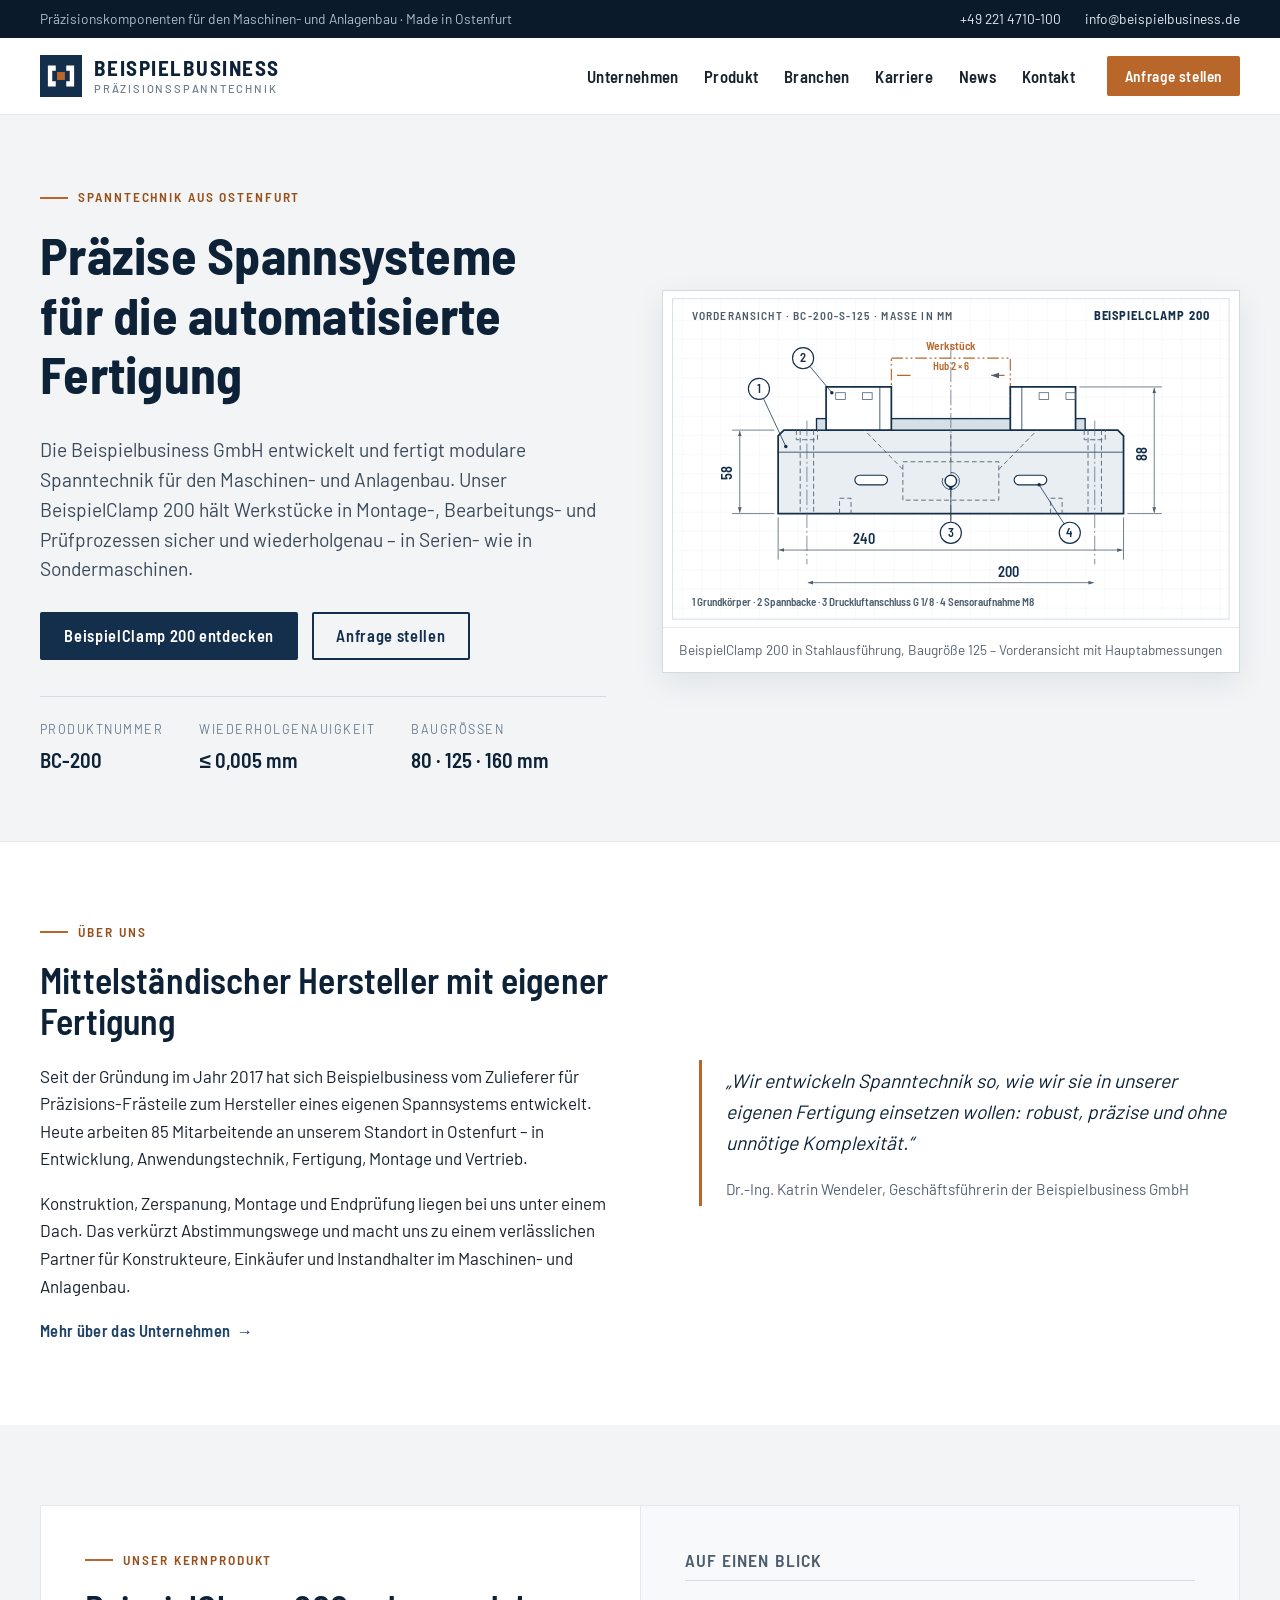
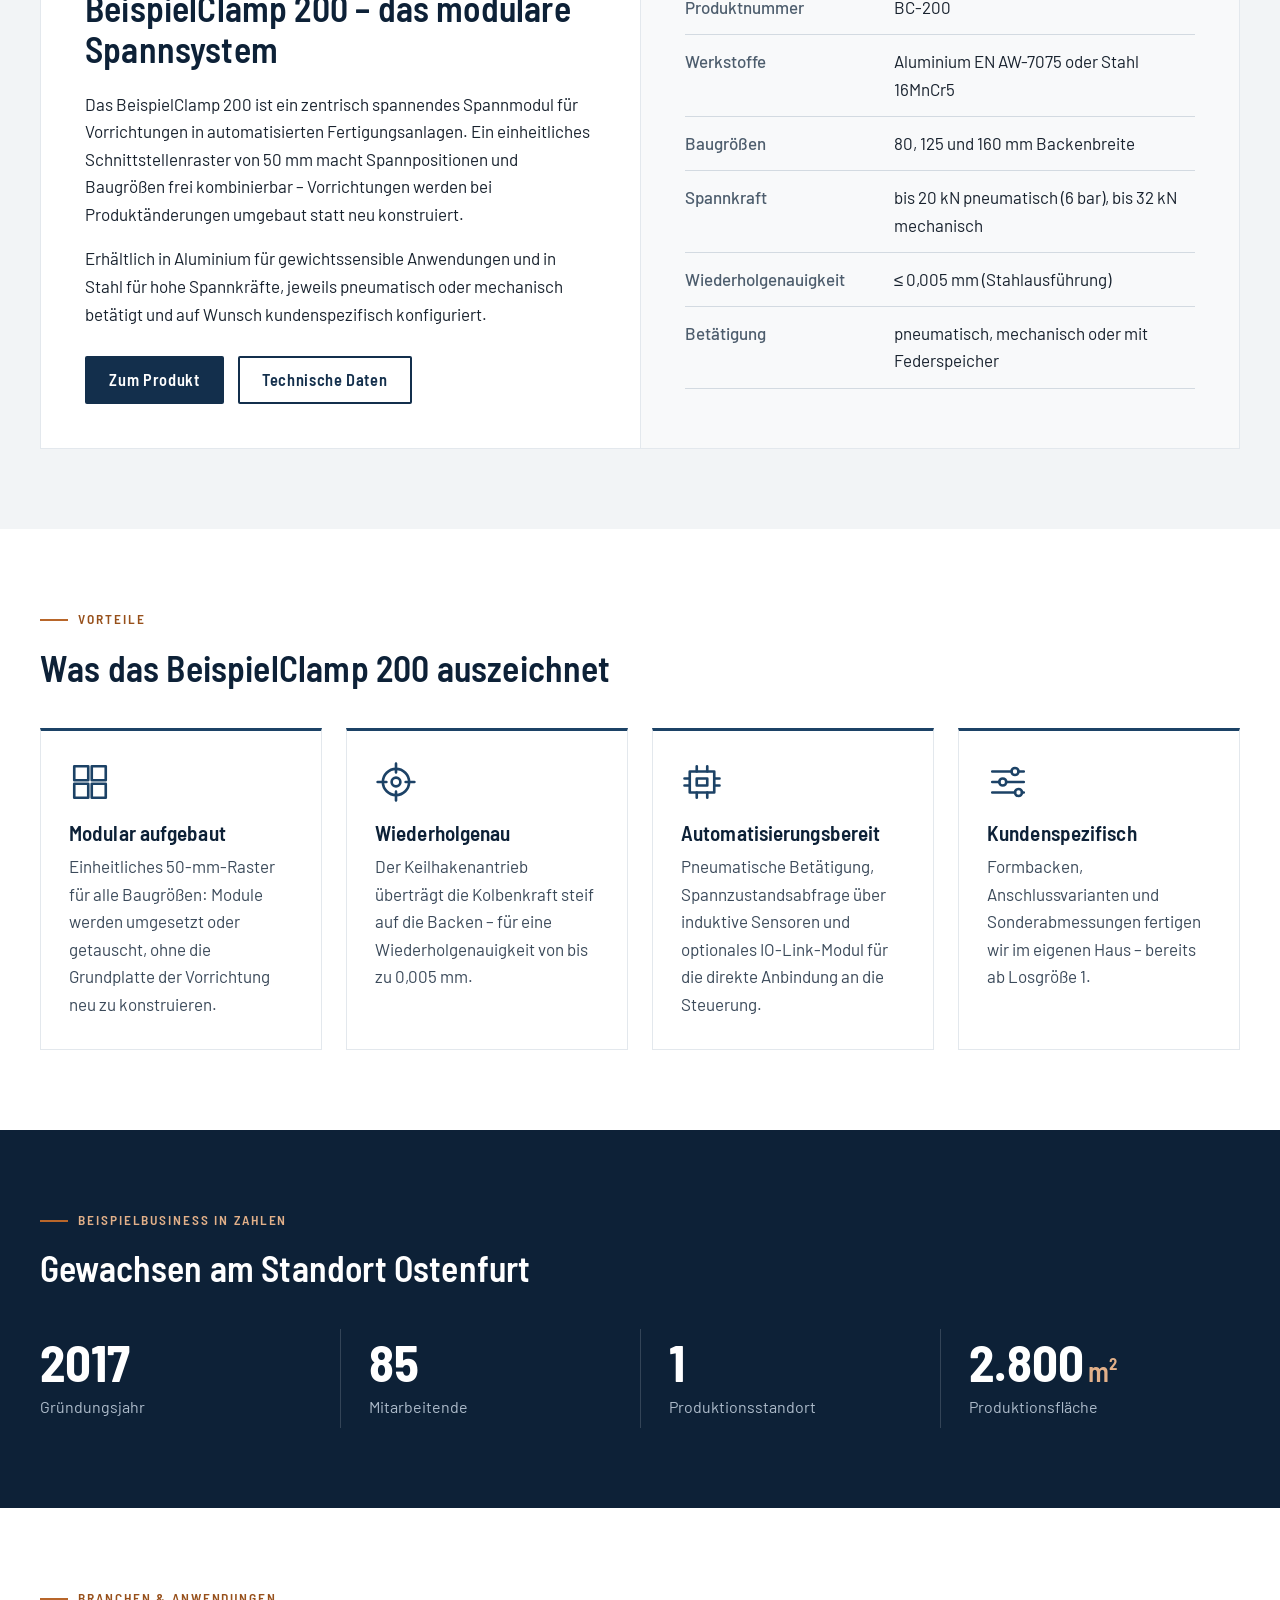
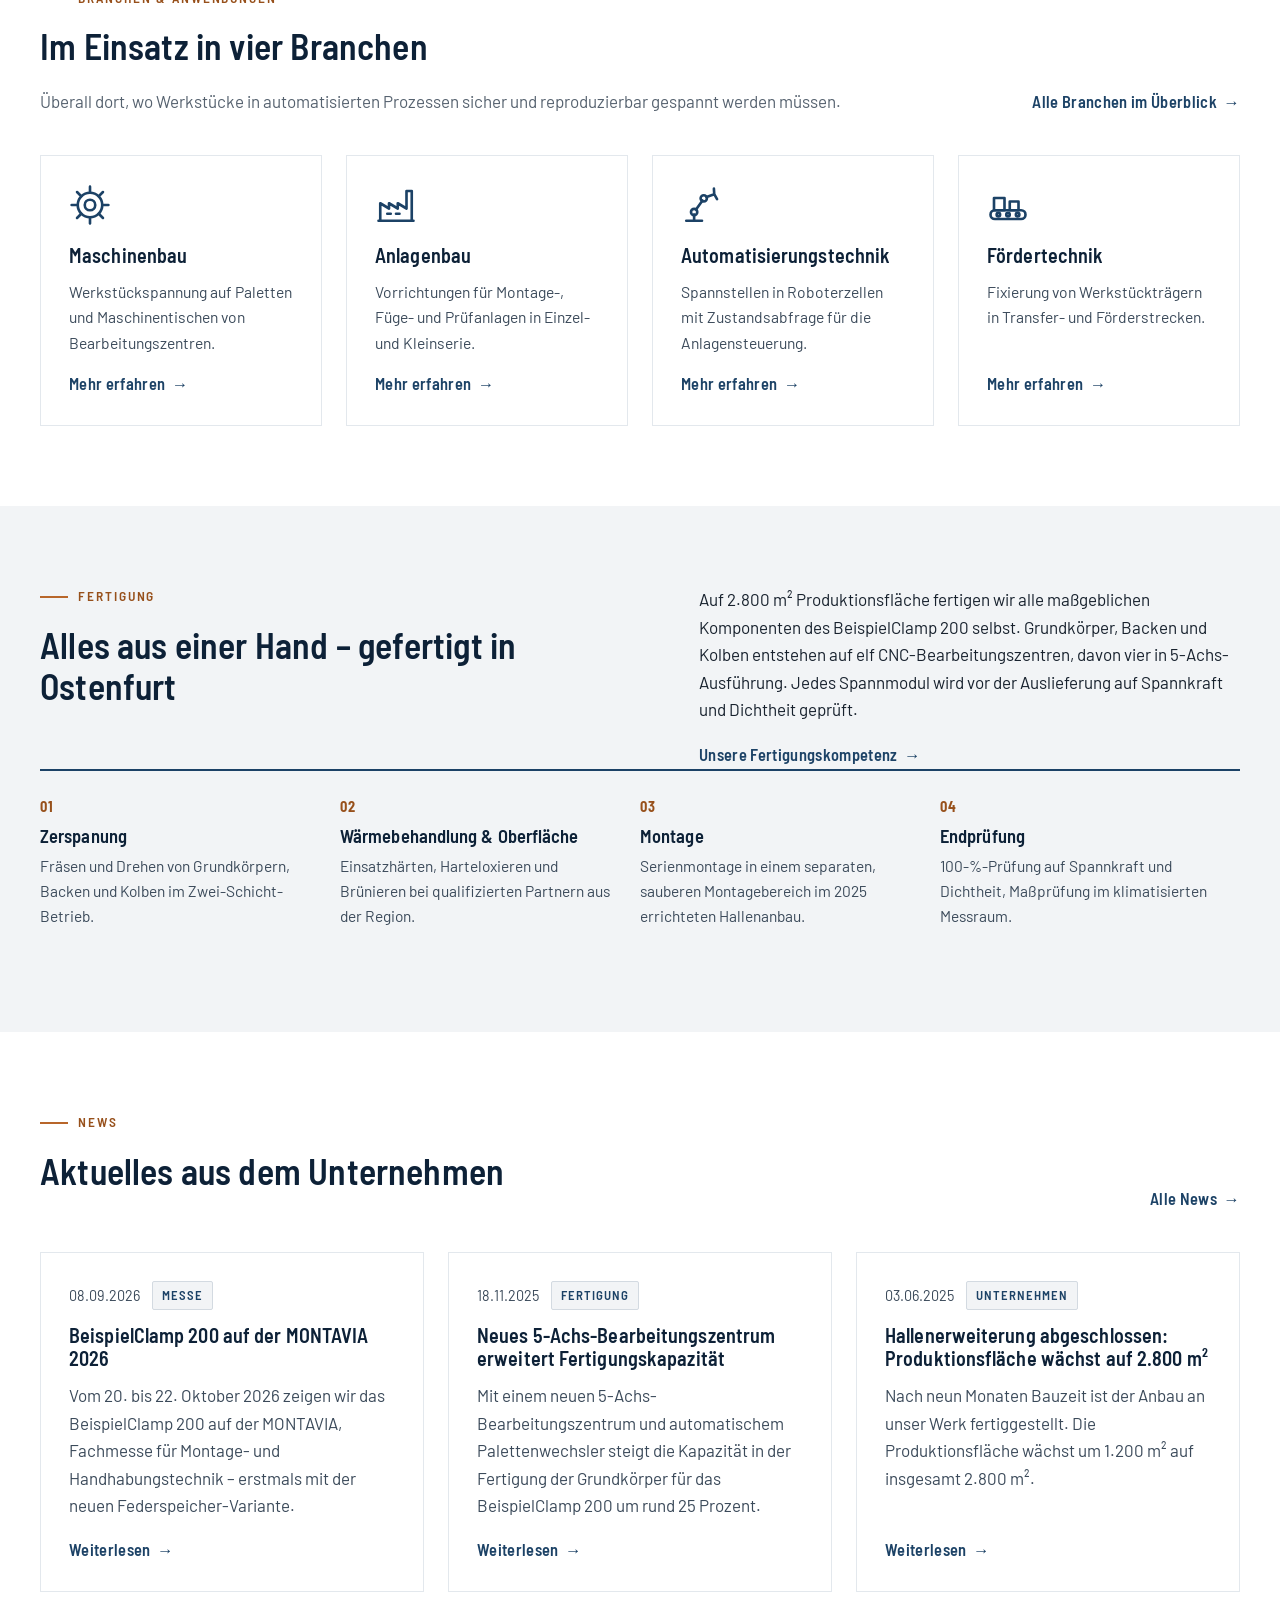
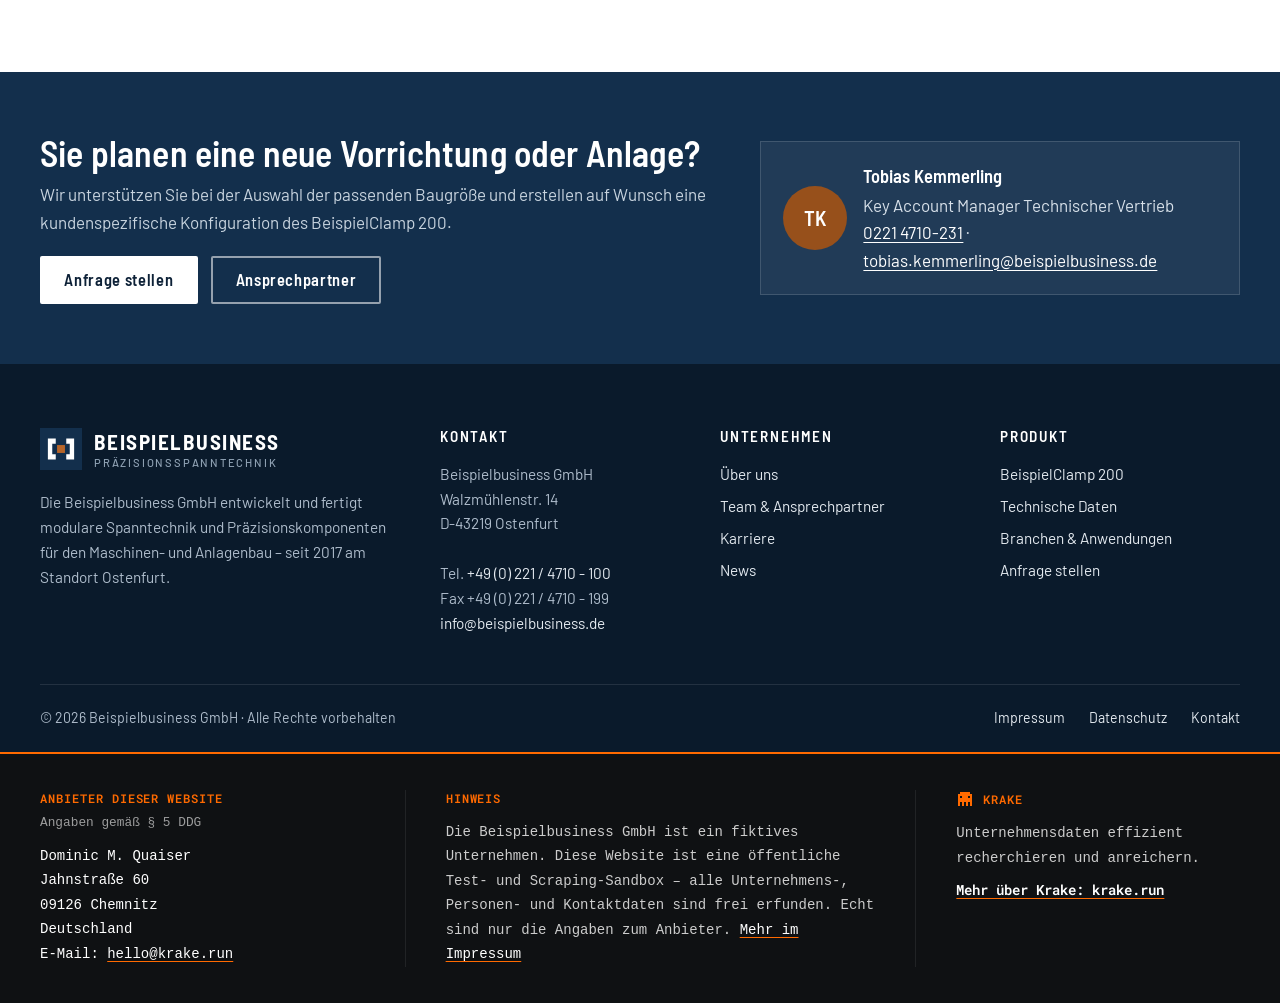
==== commit b85da820: "Echte Anbieterangaben im Footer, Impressum umbenannt, noindex - neue Leiste „Anbieter dieser Website" ====
--- a/index.html
+++ b/index.html
@@ -5,7 +5,7 @@
 <meta name="viewport" content="width=device-width, initial-scale=1">
 <title>Beispielbusiness GmbH – Präzise Spannsysteme für den Maschinen- und Anlagenbau</title>
 <meta name="description" content="Beispielbusiness GmbH aus Ostenfurt entwickelt und fertigt modulare Spanntechnik für automatisierte Fertigungsanlagen. Kernprodukt: das Spannsystem BeispielClamp 200 (BC-200).">
-<meta name="robots" content="index, follow">
+<meta name="robots" content="noindex, follow">
 <link rel="canonical" href="https://beispielbusiness.de/">
 <meta property="og:type" content="website">
 <meta property="og:site_name" content="Beispielbusiness GmbH">
@@ -524,7 +524,13 @@
 <p>© 2026 Beispielbusiness GmbH · Alle Rechte vorbehalten</p>
 <ul class="footer-legal"><li><a href="/impressum/">Impressum</a></li><li><a href="/datenschutz/">Datenschutz</a></li><li><a href="/kontakt/">Kontakt</a></li></ul>
 </div>
-<div class="footer-note"><p>Unternehmensdaten effizient recherchieren und anreichern – mehr über Krake: <a href="https://krake.run">krake.run</a></p></div>
+</div>
+<div class="operator-bar" id="anbieter">
+<div class="container operator-inner">
+<section class="operator-col" aria-labelledby="anbieter-titel"><h2 class="operator-label" id="anbieter-titel">Anbieter dieser Website</h2><p class="operator-sub">Angaben gemäß § 5 DDG</p><address>Dominic M. Quaiser<br>Jahnstraße 60<br>09126 Chemnitz<br>Deutschland<br>E-Mail: <a href="mailto:hello@krake.run">hello@krake.run</a></address></section>
+<section class="operator-col" aria-labelledby="hinweis-titel"><h2 class="operator-label" id="hinweis-titel">Hinweis</h2><p>Die Beispielbusiness GmbH ist ein fiktives Unternehmen. Diese Website ist eine öffentliche Test- und Scraping-Sandbox – alle Unternehmens-, Personen- und Kontaktdaten sind frei erfunden. Echt sind nur die Angaben zum Anbieter. <a href="/impressum/">Mehr im Impressum</a></p></section>
+<section class="operator-col operator-krake" aria-labelledby="krake-titel"><h2 class="operator-label" id="krake-titel"><svg class="operator-mark" viewBox="0 0 9 9" shape-rendering="crispEdges" aria-hidden="true" focusable="false"><rect fill="currentColor" x="2" y="1" width="5" height="1"/><rect fill="currentColor" x="1" y="2" width="7" height="1"/><rect fill="currentColor" x="1" y="3" width="1" height="1"/><rect fill="currentColor" x="3" y="3" width="3" height="1"/><rect fill="currentColor" x="7" y="3" width="1" height="1"/><rect fill="currentColor" x="1" y="4" width="7" height="2"/><rect fill="currentColor" x="1" y="6" width="1" height="2"/><rect fill="currentColor" x="3" y="6" width="1" height="2"/><rect fill="currentColor" x="5" y="6" width="1" height="2"/><rect fill="currentColor" x="7" y="6" width="1" height="2"/></svg>Krake</h2><p>Unternehmensdaten effizient recherchieren und anreichern.</p><p><a class="operator-link" href="https://krake.run">Mehr über Krake: krake.run</a></p></section>
+</div>
 </div>
 </footer>
 </body>
--- a/assets/css/style.css
+++ b/assets/css/style.css
@@ -38,6 +38,21 @@
   font-family: "Barlow Semi Condensed";
   src: url("../fonts/barlow-semi-condensed-latin-700-normal.woff2") format("woff2");
   font-weight: 700;
+  font-style: normal;
+  font-display: swap;
+}
+
+@font-face {
+  font-family: "Roboto Mono";
+  src: url("../fonts/roboto-mono-latin-400-normal.woff2") format("woff2");
+  font-weight: 400;
+  font-style: normal;
+  font-display: swap;
+}
+@font-face {
+  font-family: "Roboto Mono";
+  src: url("../fonts/roboto-mono-latin-600-normal.woff2") format("woff2");
+  font-weight: 600;
   font-style: normal;
   font-display: swap;
 }
@@ -70,6 +85,14 @@
 
   --font-body: "Barlow", "Segoe UI", "Helvetica Neue", Arial, sans-serif;
   --font-head: "Barlow Semi Condensed", "Barlow", "Arial Narrow", Arial, sans-serif;
+  --font-mono: "Roboto Mono", ui-monospace, "SFMono-Regular", Menlo, Consolas, monospace;
+
+  /* Anbieter-Leiste im Design von Krake */
+  --krake-bg: #0f1113;
+  --krake-text: #ffffff;
+  --krake-grey: #cccccc;
+  --krake-accent: #ff6a00;
+  --krake-border: rgba(255, 255, 255, 0.08);
 
   --container: 1200px;
   --gutter: 1rem;
@@ -2313,24 +2336,86 @@
   margin: 0;
 }
 
-.footer-note {
-  padding: 0 0 1.6rem;
+/* Anbieter-Leiste (echte Angaben, Krake-Design) */
+.operator-bar {
+  background: var(--krake-bg);
+  border-top: 2px solid var(--krake-accent);
+  color: var(--krake-grey);
+  font-family: var(--font-mono);
+  font-size: 0.875rem;
+  line-height: 1.75;
+}
+
+.operator-inner {
+  display: grid;
+  grid-template-columns: minmax(0, 1fr) minmax(0, 1.45fr) minmax(0, 1fr);
+  gap: 2.5rem;
+  padding-top: 2.25rem;
+  padding-bottom: 2.25rem;
+}
+
+.operator-col + .operator-col {
+  padding-left: 2.5rem;
+  border-left: 1px solid var(--krake-border);
+}
+
+.site-footer .operator-label {
+  display: flex;
+  align-items: center;
+  gap: 0.55rem;
+  margin: 0 0 0.8rem;
+  font-family: var(--font-mono);
+  font-size: 0.75rem;
+  font-weight: 600;
+  line-height: 1.4;
+  letter-spacing: 0.08em;
+  text-transform: uppercase;
+  color: var(--krake-accent);
+}
+
+.operator-bar .operator-sub {
+  margin: -0.5rem 0 0.6rem;
   font-size: 0.8rem;
-  color: #7f92a5;
-}
-
-.footer-note p {
-  margin: 0;
-}
-
-.site-footer .footer-note a {
-  color: #aebccb;
+  color: var(--krake-grey);
+  opacity: 0.75;
+}
+
+.operator-mark {
+  width: 18px;
+  height: 18px;
+  flex-shrink: 0;
+}
+
+.operator-bar address {
+  color: var(--krake-text);
+}
+
+.operator-bar p {
+  margin: 0 0 0.5rem;
+}
+
+.operator-bar p:last-child {
+  margin-bottom: 0;
+}
+
+.site-footer .operator-bar a {
+  color: var(--krake-text);
   text-decoration: underline;
-  text-decoration-color: rgba(174, 188, 203, 0.45);
-}
-
-.site-footer .footer-note a:hover {
-  color: var(--white);
+  text-decoration-color: var(--krake-accent);
+  text-decoration-thickness: 1px;
+  text-underline-offset: 3px;
+}
+
+.site-footer .operator-bar a:hover {
+  color: var(--krake-accent);
+}
+
+.site-footer .operator-bar a:focus-visible {
+  outline-color: var(--krake-accent);
+}
+
+.operator-link {
+  font-weight: 600;
 }
 
 /* Responsive
@@ -2517,6 +2602,20 @@
   }
 }
 
+@media (max-width: 900px) {
+  .operator-inner {
+    grid-template-columns: minmax(0, 1fr);
+    gap: 1.5rem;
+  }
+
+  .operator-col + .operator-col {
+    padding-top: 1.5rem;
+    padding-left: 0;
+    border-left: 0;
+    border-top: 1px solid var(--krake-border);
+  }
+}
+
 @media (max-width: 680px) {
   body {
     font-size: 1rem;
@@ -2758,8 +2857,15 @@
     color: #000;
   }
 
-  .site-footer a {
+  .site-footer a,
+  .operator-bar,
+  .operator-bar address,
+  .site-footer .operator-bar a {
     color: #000;
+  }
+
+  .operator-bar {
+    background: none;
   }
 
   a[href^="http"]::after {
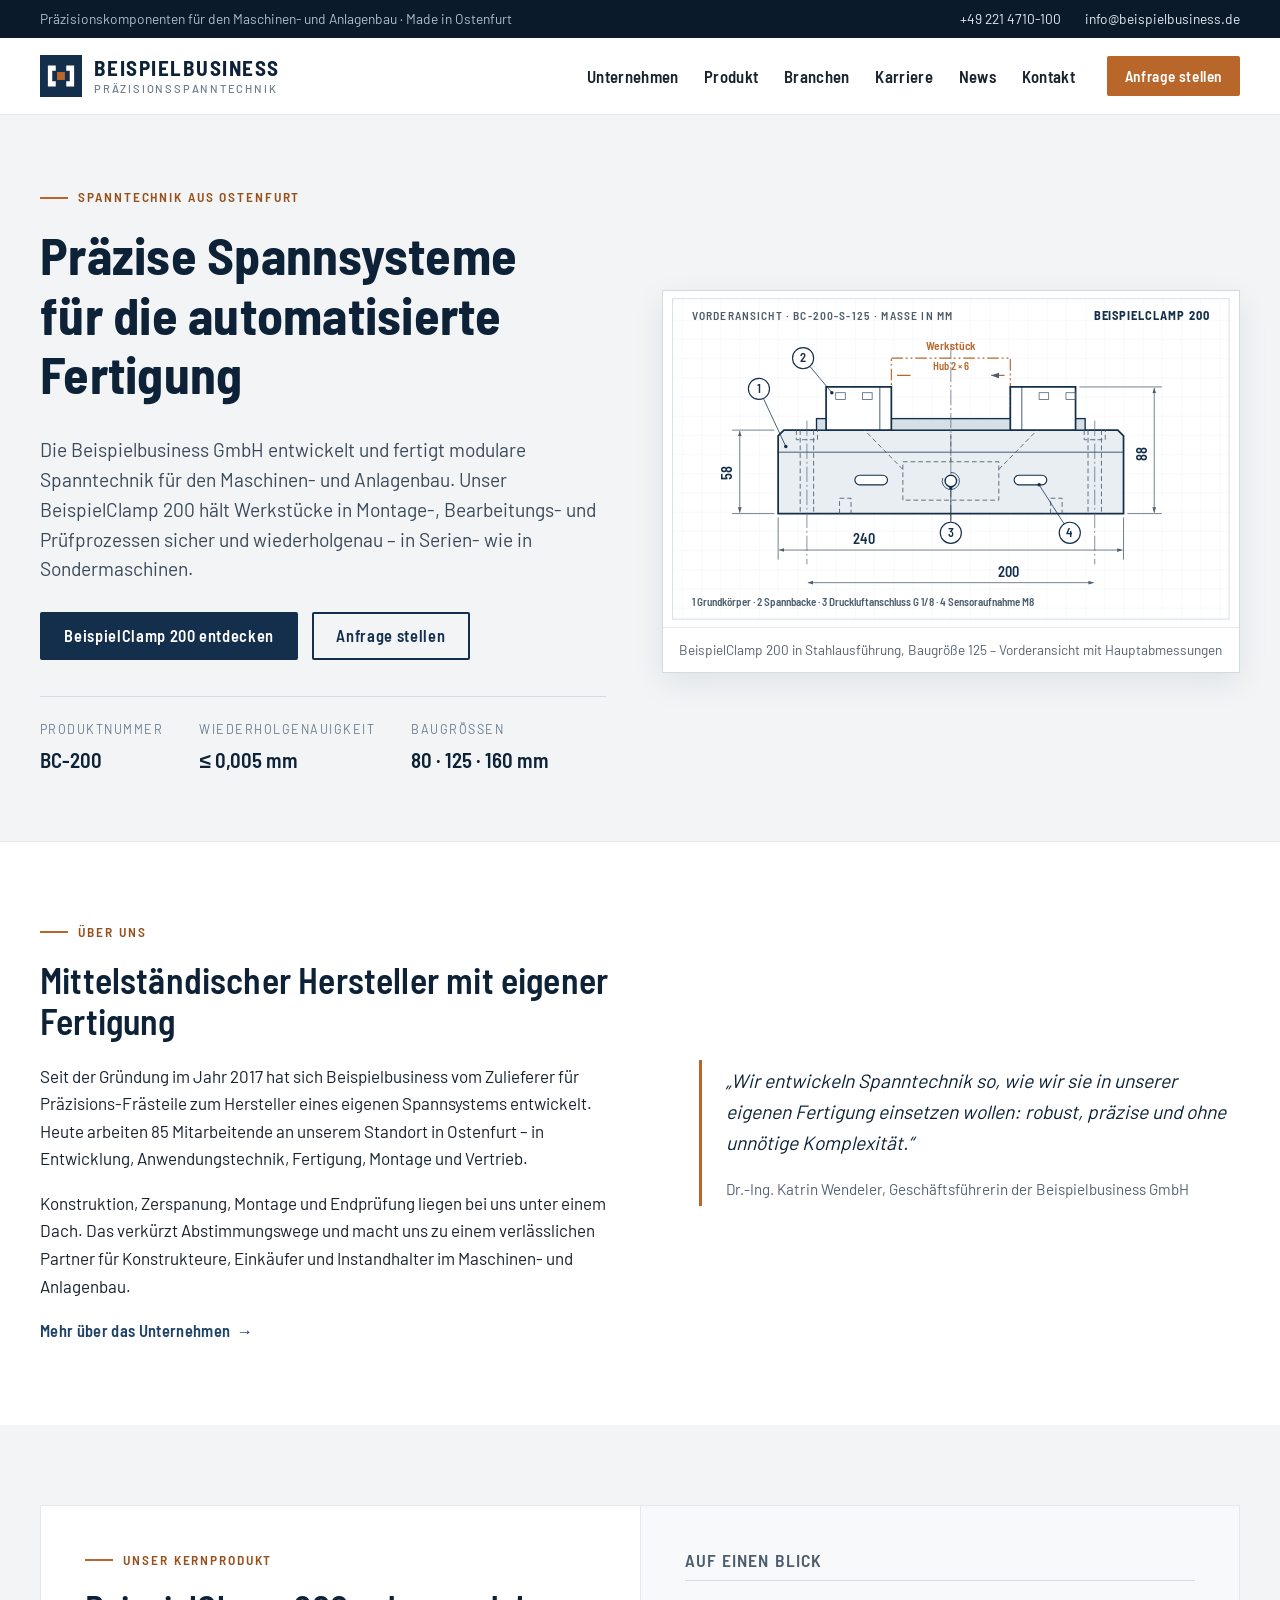
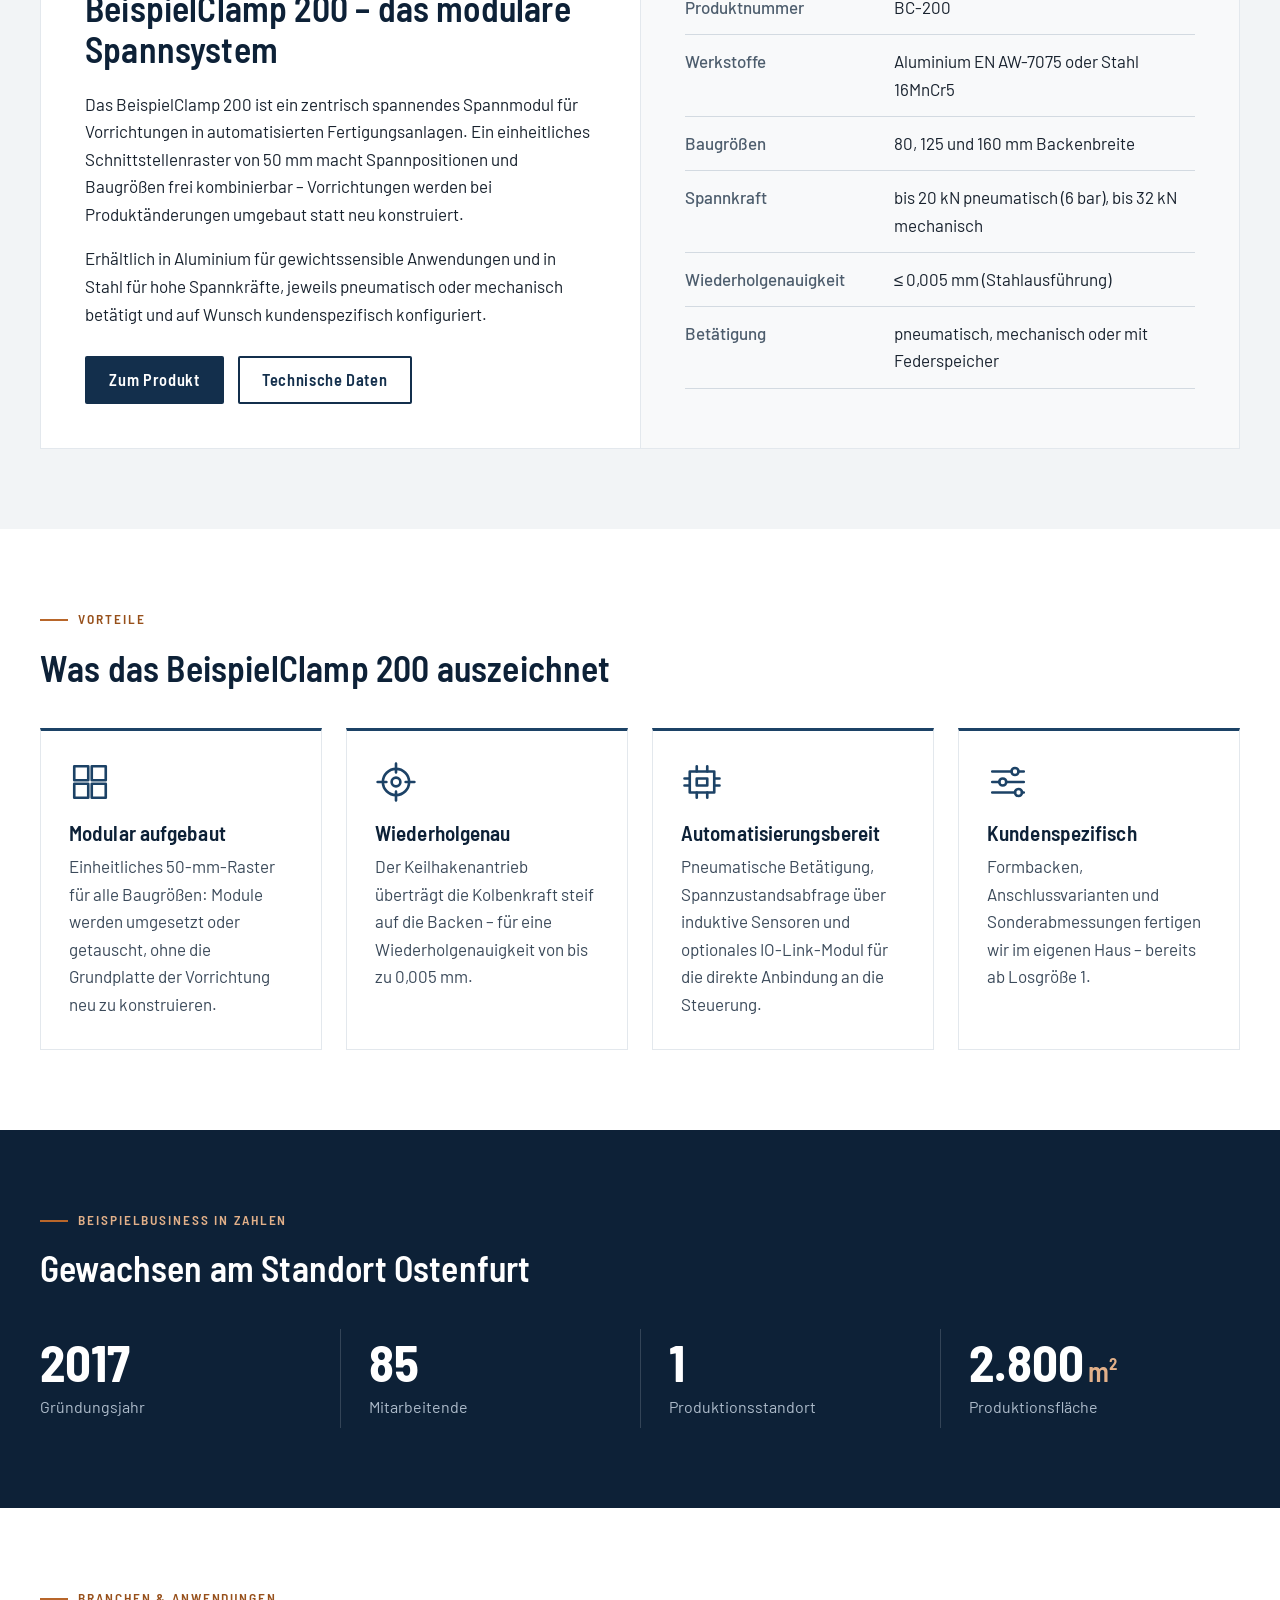
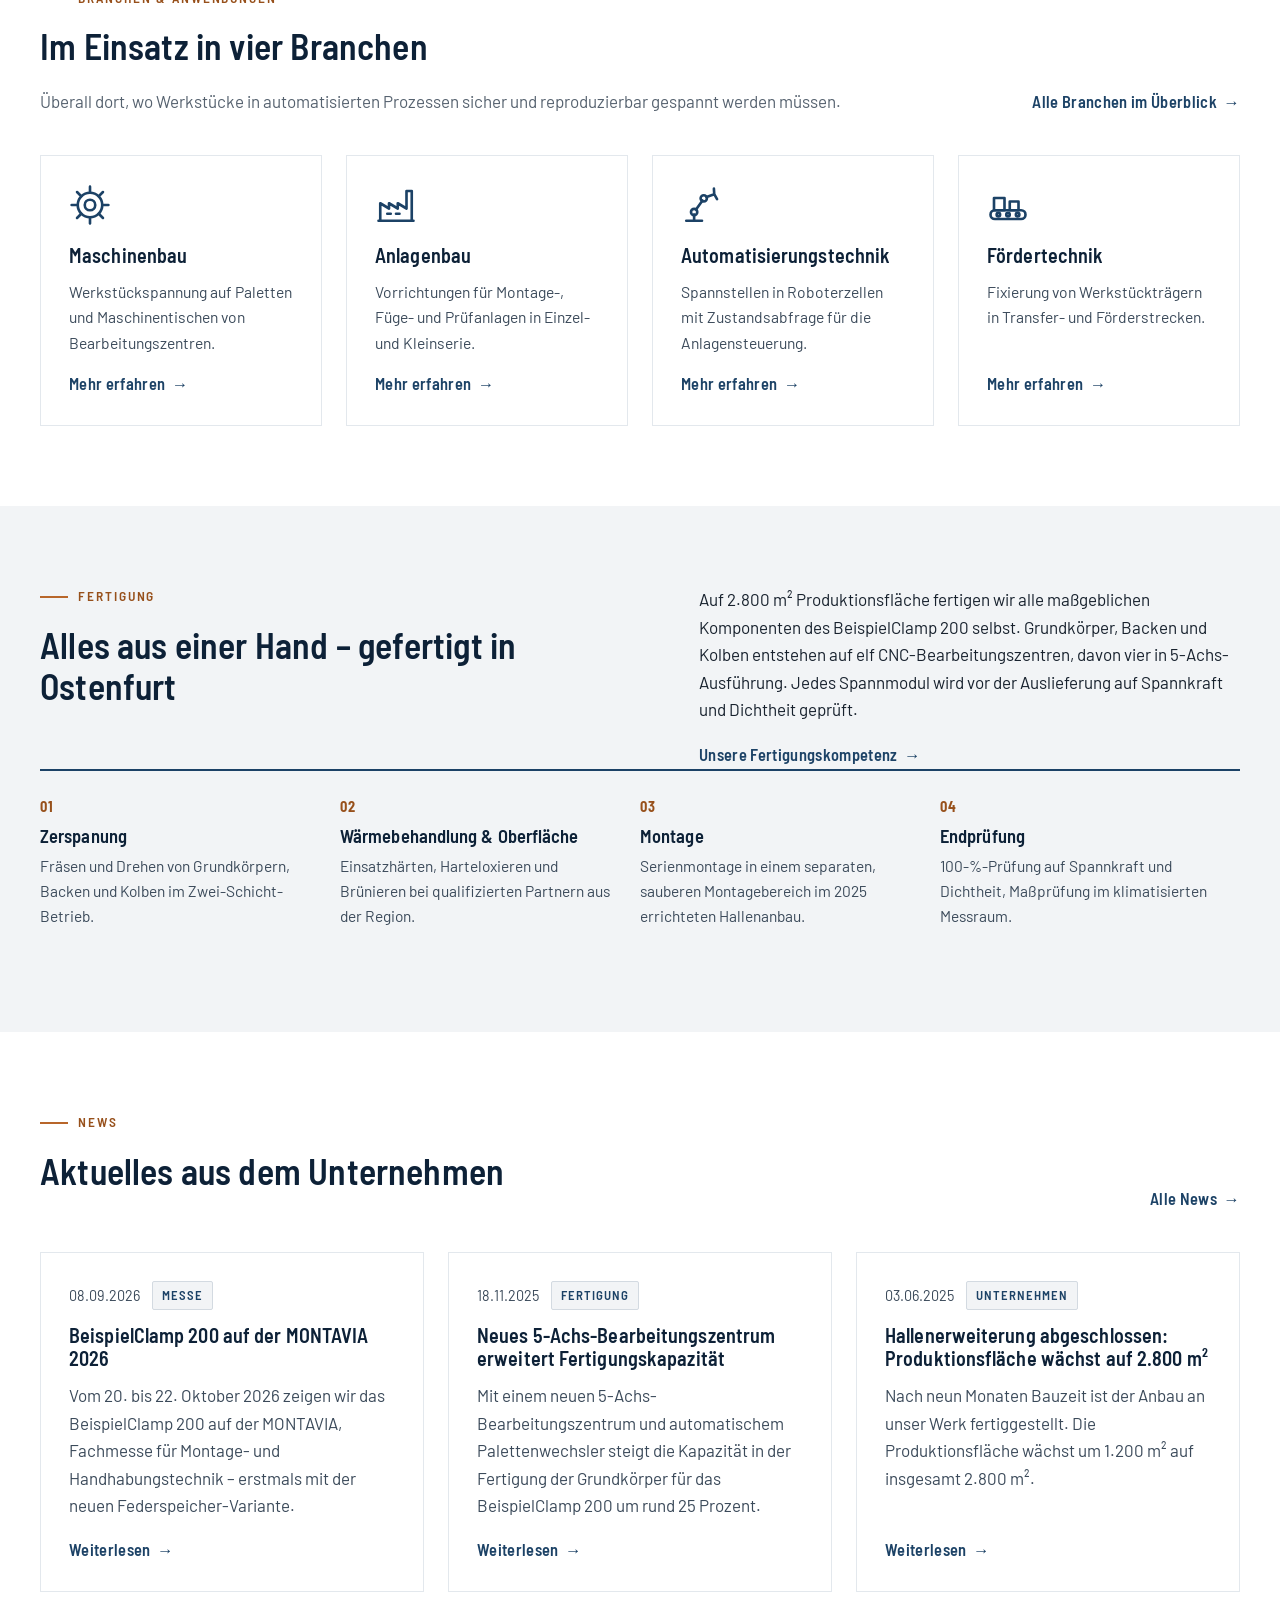
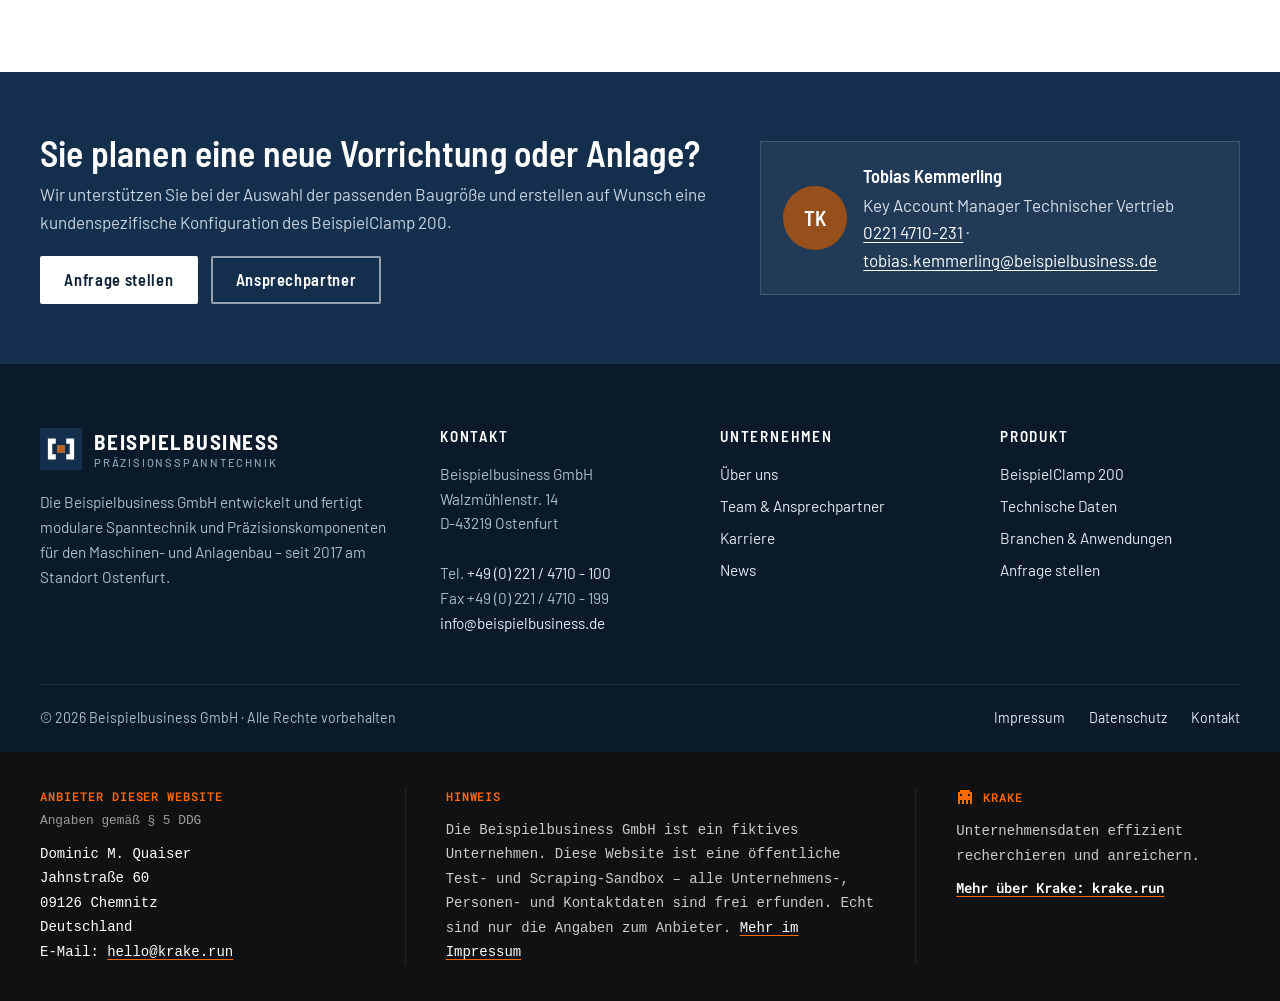
==== commit 9b9d0d37: "Refactor team page HTML structure and improve accessibility features" ====
--- a/index.html
+++ b/index.html
@@ -1,33 +1,39 @@
 <!DOCTYPE html>
 <html lang="de">
+
 <head>
-<meta charset="utf-8">
-<meta name="viewport" content="width=device-width, initial-scale=1">
-<title>Beispielbusiness GmbH – Präzise Spannsysteme für den Maschinen- und Anlagenbau</title>
-<meta name="description" content="Beispielbusiness GmbH aus Ostenfurt entwickelt und fertigt modulare Spanntechnik für automatisierte Fertigungsanlagen. Kernprodukt: das Spannsystem BeispielClamp 200 (BC-200).">
-<meta name="robots" content="noindex, follow">
-<link rel="canonical" href="https://beispielbusiness.de/">
-<meta property="og:type" content="website">
-<meta property="og:site_name" content="Beispielbusiness GmbH">
-<meta property="og:locale" content="de_DE">
-<meta property="og:title" content="Beispielbusiness GmbH – Präzise Spannsysteme für den Maschinen- und Anlagenbau">
-<meta property="og:description" content="Beispielbusiness GmbH aus Ostenfurt entwickelt und fertigt modulare Spanntechnik für automatisierte Fertigungsanlagen. Kernprodukt: das Spannsystem BeispielClamp 200 (BC-200).">
-<meta property="og:url" content="https://beispielbusiness.de/">
-<meta property="og:image" content="https://beispielbusiness.de/assets/img/og-image.png">
-<meta property="og:image:width" content="1200">
-<meta property="og:image:height" content="630">
-<meta property="og:image:alt" content="Beispielbusiness GmbH – Präzise Spannsysteme für die automatisierte Fertigung">
-<meta name="twitter:card" content="summary_large_image">
-<meta name="theme-color" content="#132f4c">
-<link rel="icon" href="/favicon.ico" sizes="32x32">
-<link rel="icon" href="/assets/img/favicon.svg" type="image/svg+xml">
-<link rel="apple-touch-icon" href="/assets/img/apple-touch-icon.png">
-<link rel="preload" href="/assets/fonts/barlow-latin-400-normal.woff2" as="font" type="font/woff2" crossorigin>
-<link rel="preload" href="/assets/fonts/barlow-semi-condensed-latin-600-normal.woff2" as="font" type="font/woff2" crossorigin>
-<link rel="stylesheet" href="/assets/css/style.css?v=1.0.0">
-<noscript><link rel="stylesheet" href="/assets/css/noscript.css?v=1.0.0"></noscript>
-<script src="/assets/js/main.js?v=1.0.0" defer></script>
-<script type="application/ld+json">
+  <meta charset="utf-8">
+  <meta name="viewport" content="width=device-width, initial-scale=1">
+  <title>Beispielbusiness GmbH – Präzise Spannsysteme für den Maschinen- und Anlagenbau</title>
+  <meta name="description"
+    content="Beispielbusiness GmbH aus Ostenfurt entwickelt und fertigt modulare Spanntechnik für automatisierte Fertigungsanlagen. Kernprodukt: das Spannsystem BeispielClamp 200 (BC-200).">
+  <meta name="robots" content="noindex, follow">
+  <link rel="canonical" href="https://beispielbusiness.de/">
+  <meta property="og:type" content="website">
+  <meta property="og:site_name" content="Beispielbusiness GmbH">
+  <meta property="og:locale" content="de_DE">
+  <meta property="og:title" content="Beispielbusiness GmbH – Präzise Spannsysteme für den Maschinen- und Anlagenbau">
+  <meta property="og:description"
+    content="Beispielbusiness GmbH aus Ostenfurt entwickelt und fertigt modulare Spanntechnik für automatisierte Fertigungsanlagen. Kernprodukt: das Spannsystem BeispielClamp 200 (BC-200).">
+  <meta property="og:url" content="https://beispielbusiness.de/">
+  <meta property="og:image" content="https://beispielbusiness.de/assets/img/og-image.png">
+  <meta property="og:image:width" content="1200">
+  <meta property="og:image:height" content="630">
+  <meta property="og:image:alt" content="Beispielbusiness GmbH – Präzise Spannsysteme für die automatisierte Fertigung">
+  <meta name="twitter:card" content="summary_large_image">
+  <meta name="theme-color" content="#132f4c">
+  <link rel="icon" href="/favicon.ico" sizes="32x32">
+  <link rel="icon" href="/assets/img/favicon.svg" type="image/svg+xml">
+  <link rel="apple-touch-icon" href="/assets/img/apple-touch-icon.png">
+  <link rel="preload" href="/assets/fonts/barlow-latin-400-normal.woff2" as="font" type="font/woff2" crossorigin>
+  <link rel="preload" href="/assets/fonts/barlow-semi-condensed-latin-600-normal.woff2" as="font" type="font/woff2"
+    crossorigin>
+  <link rel="stylesheet" href="/assets/css/style.css?v=1.0.0">
+  <noscript>
+    <link rel="stylesheet" href="/assets/css/noscript.css?v=1.0.0">
+  </noscript>
+  <script src="/assets/js/main.js?v=1.0.0" defer></script>
+  <script type="application/ld+json">
 {
   "@context": "https://schema.org",
   "@graph": [
@@ -278,260 +284,561 @@
 }
 </script>
 </head>
+
 <body>
-<a class="skip-link" href="#inhalt">Zum Inhalt springen</a>
-<div class="topbar">
-<div class="container topbar-inner">
-<p class="topbar-claim">Präzisionskomponenten für den Maschinen- und Anlagenbau · Made in Ostenfurt</p>
-<ul class="topbar-contact"><li><a href="tel:+492214710100">+49 221 4710-100</a></li><li><a href="mailto:info@beispielbusiness.de">info@beispielbusiness.de</a></li></ul>
-</div>
-</div>
-<header class="site-header">
-<div class="container header-inner">
-<a class="brand" href="/" aria-label="Beispielbusiness GmbH – zur Startseite"><svg class="brand-mark" viewBox="0 0 48 48" aria-hidden="true" focusable="false"><rect width="48" height="48" fill="#132f4c"/><path d="M9 12h9v6h-4v12h4v6H9z" fill="#ffffff"/><path d="M39 12h-9v6h4v12h-4v6h9z" fill="#ffffff"/><rect x="19.5" y="19.5" width="9" height="9" fill="#b8662a"/></svg><span class="brand-text"><span class="brand-name">Beispielbusiness</span><span class="brand-sub">Präzisionsspanntechnik</span></span></a>
-<button class="nav-toggle" type="button" aria-expanded="false" aria-controls="hauptnavigation"><span class="nav-toggle-icon" aria-hidden="true"></span><span class="nav-toggle-label">Menü</span></button>
-<nav class="site-nav" id="hauptnavigation" aria-label="Hauptnavigation">
-<ul class="nav-list"><li class="has-sub"><a href="/unternehmen/">Unternehmen</a><ul class="sub-nav"><li><a href="/unternehmen/">Profil &amp; Geschichte</a></li><li><a href="/unternehmen/team/">Team &amp; Ansprechpartner</a></li></ul></li><li><a href="/produkte/beispielclamp-200/">Produkt</a></li><li><a href="/branchen/">Branchen</a></li><li><a href="/karriere/">Karriere</a></li><li><a href="/news/">News</a></li><li><a href="/kontakt/">Kontakt</a></li></ul>
-<a class="btn btn--accent btn--small nav-cta" href="/kontakt/#anfrage">Anfrage stellen</a>
-</nav>
-</div>
-</header>
-<main id="inhalt">
-<section class="hero" aria-labelledby="hero-titel">
-  <div class="container hero-grid">
-    <div>
-      <p class="kicker">Spanntechnik aus Ostenfurt</p>
-      <h1 id="hero-titel">Präzise Spannsysteme für die automatisierte Fertigung</h1>
-      <p class="lead">Die Beispielbusiness GmbH entwickelt und fertigt modulare Spanntechnik für den Maschinen- und Anlagenbau. Unser BeispielClamp 200 hält Werkstücke in Montage-, Bearbeitungs- und Prüfprozessen sicher und wiederholgenau – in Serien- wie in Sondermaschinen.</p>
-      <div class="btn-row">
-        <a class="btn btn--primary" href="/produkte/beispielclamp-200/">BeispielClamp 200 entdecken</a>
-        <a class="btn btn--outline" href="/kontakt/#anfrage">Anfrage stellen</a>
-      </div>
-      <dl class="hero-facts">
-        <div><dt>Produktnummer</dt><dd>BC-200</dd></div>
-        <div><dt>Wiederholgenauigkeit</dt><dd>≤ 0,005 mm</dd></div>
-        <div><dt>Baugrößen</dt><dd>80 · 125 · 160 mm</dd></div>
-      </dl>
-    </div>
-    <figure class="drawing"><svg viewBox="0 70 600 350" role="img" aria-labelledby="dwg-title dwg-desc"><title id="dwg-title">BeispielClamp 200 – Vorderansicht BC-200-S-125</title><desc id="dwg-desc">Technische Zeichnung des Spannmoduls BeispielClamp 200 in der Baugröße 125 mit Grundkörper, zwei zentrisch spannenden Backen, Druckluftanschluss und Sensoraufnahme. Gesamtlänge 240 mm, Gesamthöhe 88 mm, Lochabstand 200 mm.</desc><defs><pattern id="dwg-grid" width="20" height="20" patternUnits="userSpaceOnUse"><path d="M20 0H0V20" fill="none" stroke="#e6ebf0" stroke-width="0.6"/></pattern><marker id="dwg-arrow" viewBox="0 0 10 10" refX="10" refY="5" markerWidth="7" markerHeight="7" orient="auto-start-reverse"><path d="M0 1.5L10 5L0 8.5z" fill="#4d5d6d"/></marker></defs><rect y="70" width="600" height="350" fill="#ffffff"/><rect x="10" y="78" width="580" height="334" fill="url(#dwg-grid)" stroke="#d6dee6"/><rect x="238" y="140" width="124" height="75" fill="none" stroke="#b8662a" stroke-width="1.2" stroke-dasharray="12 3 2 3 2 3"/><path d="M126 215h348l6 6v81H120v-81z" fill="#e9eef3" stroke="#132f4c" stroke-width="1.8"/><path d="M120 238h360" stroke="#132f4c" stroke-width="0.8"/><rect x="160" y="203" width="280" height="12" fill="#d6dee6" stroke="#132f4c" stroke-width="1.4"/><path d="M170 170h68v45h-68z" fill="#ffffff" stroke="#132f4c" stroke-width="1.8"/><path d="M362 170h68v45h-68z" fill="#ffffff" stroke="#132f4c" stroke-width="1.8"/><path d="M226 170v45M374 170v45" stroke="#132f4c" stroke-width="0.8"/><rect x="180" y="176" width="10" height="7" fill="none" stroke="#4d5d6d" stroke-width="0.8"/><rect x="208" y="176" width="10" height="7" fill="none" stroke="#4d5d6d" stroke-width="0.8"/><rect x="392" y="176" width="10" height="7" fill="none" stroke="#4d5d6d" stroke-width="0.8"/><rect x="420" y="176" width="10" height="7" fill="none" stroke="#4d5d6d" stroke-width="0.8"/><rect x="250" y="248" width="100" height="40" fill="none" stroke="#4d5d6d" stroke-width="0.9" stroke-dasharray="5 3"/><path d="M250 256l-40-41M350 256l40-41M300 248v-33" fill="none" stroke="#4d5d6d" stroke-width="0.9" stroke-dasharray="5 3"/><path d="M143 215v87M157 215v87M443 215v87M457 215v87M139 215v10h22v-10M439 215v10h22v-10" fill="none" stroke="#4d5d6d" stroke-width="0.9" stroke-dasharray="5 3"/><path d="M184 302v-16h12v16M404 302v-16h12v16" fill="none" stroke="#4d5d6d" stroke-width="0.9" stroke-dasharray="5 3"/><path d="M300 125v195" stroke="#4d5d6d" stroke-width="0.7" stroke-dasharray="16 3 2 3"/><path d="M150 205v150M450 205v150" stroke="#4d5d6d" stroke-width="0.7" stroke-dasharray="16 3 2 3"/><circle cx="300" cy="268" r="6" fill="#ffffff" stroke="#132f4c" stroke-width="1.4"/><path d="M300 259a9 9 0 1 1 -8.5 6" fill="none" stroke="#132f4c" stroke-width="0.8"/><rect x="200" y="262" width="34" height="10" rx="5" fill="#ffffff" stroke="#132f4c" stroke-width="1.2"/><rect x="366" y="262" width="34" height="10" rx="5" fill="#ffffff" stroke="#132f4c" stroke-width="1.2"/><path d="M244 158h14M356 158h-14" stroke="#b8662a" stroke-width="1.2" marker-end="url(#dwg-arrow)"/><path d="M120 306v44M480 306v44" stroke="#4d5d6d" stroke-width="0.8"/><path d="M121 340h358" stroke="#4d5d6d" stroke-width="0.8" marker-start="url(#dwg-arrow)" marker-end="url(#dwg-arrow)"/><text x="210" y="334" text-anchor="middle" font-size="15" fill="#132f4c" font-family="Barlow Semi Condensed, Barlow, Arial Narrow, Arial, sans-serif">240</text><path d="M151 374h298" stroke="#4d5d6d" stroke-width="0.8" marker-start="url(#dwg-arrow)" marker-end="url(#dwg-arrow)"/><text x="360" y="368" text-anchor="middle" font-size="15" fill="#132f4c" font-family="Barlow Semi Condensed, Barlow, Arial Narrow, Arial, sans-serif">200</text><path d="M434 170h86M484 302h36" stroke="#4d5d6d" stroke-width="0.8"/><path d="M512 171v130" stroke="#4d5d6d" stroke-width="0.8" marker-start="url(#dwg-arrow)" marker-end="url(#dwg-arrow)"/><text x="504" y="240" text-anchor="middle" font-size="15" fill="#132f4c" font-family="Barlow Semi Condensed, Barlow, Arial Narrow, Arial, sans-serif" transform="rotate(-90 504 240)">88</text><path d="M116 215H72M116 302H72" stroke="#4d5d6d" stroke-width="0.8"/><path d="M80 216v85" stroke="#4d5d6d" stroke-width="0.8" marker-start="url(#dwg-arrow)" marker-end="url(#dwg-arrow)"/><text x="72" y="260" text-anchor="middle" font-size="15" fill="#132f4c" font-family="Barlow Semi Condensed, Barlow, Arial Narrow, Arial, sans-serif" transform="rotate(-90 72 260)">58</text><text x="300" y="132" text-anchor="middle" font-size="12" fill="#b8662a" font-family="Barlow Semi Condensed, Barlow, Arial Narrow, Arial, sans-serif">Werkstück</text><text x="300" y="152" text-anchor="middle" font-size="11" fill="#b8662a" font-family="Barlow Semi Condensed, Barlow, Arial Narrow, Arial, sans-serif">Hub 2 × 6</text><path d="M128 232L100 172" stroke="#132f4c" stroke-width="0.8"/><circle cx="128" cy="232" r="1.8" fill="#132f4c"/><circle cx="100" cy="172" r="11" fill="#ffffff" stroke="#132f4c" stroke-width="1.2"/><text x="100" y="176.5" text-anchor="middle" font-size="13" font-weight="600" fill="#132f4c" font-family="Barlow Semi Condensed, Barlow, Arial Narrow, Arial, sans-serif">1</text><path d="M176 176L146 140" stroke="#132f4c" stroke-width="0.8"/><circle cx="176" cy="176" r="1.8" fill="#132f4c"/><circle cx="146" cy="140" r="11" fill="#ffffff" stroke="#132f4c" stroke-width="1.2"/><text x="146" y="144.5" text-anchor="middle" font-size="13" font-weight="600" fill="#132f4c" font-family="Barlow Semi Condensed, Barlow, Arial Narrow, Arial, sans-serif">2</text><path d="M300 275L300 322" stroke="#132f4c" stroke-width="0.8"/><circle cx="300" cy="275" r="1.8" fill="#132f4c"/><circle cx="300" cy="322" r="11" fill="#ffffff" stroke="#132f4c" stroke-width="1.2"/><text x="300" y="326.5" text-anchor="middle" font-size="13" font-weight="600" fill="#132f4c" font-family="Barlow Semi Condensed, Barlow, Arial Narrow, Arial, sans-serif">3</text><path d="M392 272L424 322" stroke="#132f4c" stroke-width="0.8"/><circle cx="392" cy="272" r="1.8" fill="#132f4c"/><circle cx="424" cy="322" r="11" fill="#ffffff" stroke="#132f4c" stroke-width="1.2"/><text x="424" y="326.5" text-anchor="middle" font-size="13" font-weight="600" fill="#132f4c" font-family="Barlow Semi Condensed, Barlow, Arial Narrow, Arial, sans-serif">4</text><text x="30" y="100" font-size="12" letter-spacing="1.2" fill="#4d5d6d" font-family="Barlow Semi Condensed, Barlow, Arial Narrow, Arial, sans-serif">VORDERANSICHT · BC-200-S-125 · MASSE IN MM</text><text x="30" y="398" font-size="11.5" fill="#4d5d6d" font-family="Barlow Semi Condensed, Barlow, Arial Narrow, Arial, sans-serif">1 Grundkörper  ·  2 Spannbacke  ·  3 Druckluftanschluss G 1/8  ·  4 Sensoraufnahme M8</text><text x="570" y="100" text-anchor="end" font-size="13" font-weight="700" letter-spacing="1" fill="#132f4c" font-family="Barlow Semi Condensed, Barlow, Arial Narrow, Arial, sans-serif">BEISPIELCLAMP 200</text></svg><figcaption>BeispielClamp 200 in Stahlausführung, Baugröße 125 – Vorderansicht mit Hauptabmessungen</figcaption></figure>
-  </div>
-</section>
-
-<section class="section" aria-labelledby="ueber-uns">
-  <div class="container split split--center">
-    <div>
-      <p class="kicker">Über uns</p>
-      <h2 id="ueber-uns">Mittelständischer Hersteller mit eigener Fertigung</h2>
-      <p>Seit der Gründung im Jahr 2017 hat sich Beispielbusiness vom Zulieferer für Präzisions-Frästeile zum Hersteller eines eigenen Spannsystems entwickelt. Heute arbeiten 85 Mitarbeitende an unserem Standort in Ostenfurt – in Entwicklung, Anwendungstechnik, Fertigung, Montage und Vertrieb.</p>
-      <p>Konstruktion, Zerspanung, Montage und Endprüfung liegen bei uns unter einem Dach. Das verkürzt Abstimmungswege und macht uns zu einem verlässlichen Partner für Konstrukteure, Einkäufer und Instandhalter im Maschinen- und Anlagenbau.</p>
-      <a class="text-link" href="/unternehmen/">Mehr über das Unternehmen</a>
-    </div>
-    <blockquote>
-      <p>„Wir entwickeln Spanntechnik so, wie wir sie in unserer eigenen Fertigung einsetzen wollen: robust, präzise und ohne unnötige Komplexität.“</p>
-      <footer>Dr.-Ing. Katrin Wendeler, Geschäftsführerin der Beispielbusiness GmbH</footer>
-    </blockquote>
-  </div>
-</section>
-
-<section class="section section--alt" aria-labelledby="produkt">
-  <div class="container">
-    <div class="product-teaser">
-      <div class="product-teaser-body">
-        <p class="kicker">Unser Kernprodukt</p>
-        <h2 id="produkt">BeispielClamp 200 – das modulare Spannsystem</h2>
-        <p>Das BeispielClamp 200 ist ein zentrisch spannendes Spannmodul für Vorrichtungen in automatisierten Fertigungsanlagen. Ein einheitliches Schnittstellenraster von 50 mm macht Spannpositionen und Baugrößen frei kombinierbar – Vorrichtungen werden bei Produktänderungen umgebaut statt neu konstruiert.</p>
-        <p>Erhältlich in Aluminium für gewichtssensible Anwendungen und in Stahl für hohe Spannkräfte, jeweils pneumatisch oder mechanisch betätigt und auf Wunsch kundenspezifisch konfiguriert.</p>
-        <div class="btn-row">
-          <a class="btn btn--primary" href="/produkte/beispielclamp-200/">Zum Produkt</a>
-          <a class="btn btn--outline" href="/produkte/beispielclamp-200/#technische-daten">Technische Daten</a>
-        </div>
-      </div>
-      <div class="product-teaser-specs">
-        <h3>Auf einen Blick</h3>
-        <dl class="facts">
-          <dt>Produktnummer</dt><dd>BC-200</dd>
-          <dt>Werkstoffe</dt><dd>Aluminium EN AW-7075 oder Stahl 16MnCr5</dd>
-          <dt>Baugrößen</dt><dd>80, 125 und 160 mm Backenbreite</dd>
-          <dt>Spannkraft</dt><dd>bis 20 kN pneumatisch (6 bar), bis 32 kN mechanisch</dd>
-          <dt>Wiederholgenauigkeit</dt><dd>≤ 0,005 mm (Stahlausführung)</dd>
-          <dt>Betätigung</dt><dd>pneumatisch, mechanisch oder mit Federspeicher</dd>
-        </dl>
-      </div>
+  <a class="skip-link" href="#inhalt">Zum Inhalt springen</a>
+  <div class="topbar">
+    <div class="container topbar-inner">
+      <p class="topbar-claim">Präzisionskomponenten für den Maschinen- und Anlagenbau · Made in Ostenfurt</p>
+      <ul class="topbar-contact">
+        <li><a href="tel:+492214710100">+49 221 4710-100</a></li>
+        <li><a href="mailto:info@beispielbusiness.de">info@beispielbusiness.de</a></li>
+      </ul>
     </div>
   </div>
-</section>
-
-<section class="section" aria-labelledby="vorteile">
-  <div class="container">
-    <div class="section-head">
-      <p class="kicker">Vorteile</p>
-      <h2 id="vorteile">Was das BeispielClamp 200 auszeichnet</h2>
+  <header class="site-header">
+    <div class="container header-inner">
+      <a class="brand" href="/" aria-label="Beispielbusiness GmbH – zur Startseite"><svg class="brand-mark"
+          viewBox="0 0 48 48" aria-hidden="true" focusable="false">
+          <rect width="48" height="48" fill="#132f4c" />
+          <path d="M9 12h9v6h-4v12h4v6H9z" fill="#ffffff" />
+          <path d="M39 12h-9v6h4v12h-4v6h9z" fill="#ffffff" />
+          <rect x="19.5" y="19.5" width="9" height="9" fill="#b8662a" />
+        </svg><span class="brand-text"><span class="brand-name">Beispielbusiness</span><span
+            class="brand-sub">Präzisionsspanntechnik</span></span></a>
+      <button class="nav-toggle" type="button" aria-expanded="false" aria-controls="hauptnavigation"><span
+          class="nav-toggle-icon" aria-hidden="true"></span><span class="nav-toggle-label">Menü</span></button>
+      <nav class="site-nav" id="hauptnavigation" aria-label="Hauptnavigation">
+        <ul class="nav-list">
+          <li class="has-sub"><a href="/unternehmen/">Unternehmen</a>
+            <ul class="sub-nav">
+              <li><a href="/unternehmen/">Profil &amp; Geschichte</a></li>
+              <li><a href="/unternehmen/team/">Team &amp; Ansprechpartner</a></li>
+            </ul>
+          </li>
+          <li><a href="/produkte/beispielclamp-200/">Produkt</a></li>
+          <li><a href="/branchen/">Branchen</a></li>
+          <li><a href="/karriere/">Karriere</a></li>
+          <li><a href="/news/">News</a></li>
+          <li><a href="/kontakt/">Kontakt</a></li>
+        </ul>
+        <a class="btn btn--accent btn--small nav-cta" href="/kontakt/#anfrage">Anfrage stellen</a>
+      </nav>
     </div>
-    <div class="grid grid--4">
-      <div class="card card--top">
-        <svg class="icon" viewBox="0 0 24 24" fill="none" stroke="currentColor" stroke-width="1.5" stroke-linecap="round" stroke-linejoin="round" aria-hidden="true" focusable="false"><rect x="3" y="3" width="8" height="8"/><rect x="13" y="3" width="8" height="8"/><rect x="3" y="13" width="8" height="8"/><rect x="13" y="13" width="8" height="8"/></svg>
-        <h3>Modular aufgebaut</h3>
-        <p>Einheitliches 50-mm-Raster für alle Baugrößen: Module werden umgesetzt oder getauscht, ohne die Grundplatte der Vorrichtung neu zu konstruieren.</p>
-      </div>
-      <div class="card card--top">
-        <svg class="icon" viewBox="0 0 24 24" fill="none" stroke="currentColor" stroke-width="1.5" stroke-linecap="round" stroke-linejoin="round" aria-hidden="true" focusable="false"><circle cx="12" cy="12" r="7.5"/><circle cx="12" cy="12" r="2.5"/><path d="M12 1.5v5M12 17.5v5M1.5 12h5M17.5 12h5"/></svg>
-        <h3>Wiederholgenau</h3>
-        <p>Der Keilhakenantrieb überträgt die Kolbenkraft steif auf die Backen – für eine Wiederholgenauigkeit von bis zu 0,005 mm.</p>
-      </div>
-      <div class="card card--top">
-        <svg class="icon" viewBox="0 0 24 24" fill="none" stroke="currentColor" stroke-width="1.5" stroke-linecap="round" stroke-linejoin="round" aria-hidden="true" focusable="false"><rect x="5" y="6" width="14" height="12"/><path d="M9 6V3M15 6V3M9 21v-3M15 21v-3M2 10h3M2 14h3M19 10h3M19 14h3"/><rect x="9" y="10" width="6" height="4"/></svg>
-        <h3>Automatisierungsbereit</h3>
-        <p>Pneumatische Betätigung, Spannzustandsabfrage über induktive Sensoren und optionales IO-Link-Modul für die direkte Anbindung an die Steuerung.</p>
-      </div>
-      <div class="card card--top">
-        <svg class="icon" viewBox="0 0 24 24" fill="none" stroke="currentColor" stroke-width="1.5" stroke-linecap="round" stroke-linejoin="round" aria-hidden="true" focusable="false"><path d="M3 6h11M18 6h3M3 12h4M11 12h10M3 18h13M20 18h1"/><circle cx="16" cy="6" r="2"/><circle cx="9" cy="12" r="2"/><circle cx="18" cy="18" r="2"/></svg>
-        <h3>Kundenspezifisch</h3>
-        <p>Formbacken, Anschlussvarianten und Sonderabmessungen fertigen wir im eigenen Haus – bereits ab Losgröße 1.</p>
+  </header>
+  <main id="inhalt">
+    <section class="hero" aria-labelledby="hero-titel">
+      <div class="container hero-grid">
+        <div>
+          <p class="kicker">Spanntechnik aus Ostenfurt</p>
+          <h1 id="hero-titel">Präzise Spannsysteme für die automatisierte Fertigung</h1>
+          <p class="lead">Die Beispielbusiness GmbH entwickelt und fertigt modulare Spanntechnik für den Maschinen- und
+            Anlagenbau. Unser BeispielClamp 200 hält Werkstücke in Montage-, Bearbeitungs- und Prüfprozessen sicher und
+            wiederholgenau – in Serien- wie in Sondermaschinen.</p>
+          <div class="btn-row">
+            <a class="btn btn--primary" href="/produkte/beispielclamp-200/">BeispielClamp 200 entdecken</a>
+            <a class="btn btn--outline" href="/kontakt/#anfrage">Anfrage stellen</a>
+          </div>
+          <dl class="hero-facts">
+            <div>
+              <dt>Produktnummer</dt>
+              <dd>BC-200</dd>
+            </div>
+            <div>
+              <dt>Wiederholgenauigkeit</dt>
+              <dd>≤ 0,005 mm</dd>
+            </div>
+            <div>
+              <dt>Baugrößen</dt>
+              <dd>80 · 125 · 160 mm</dd>
+            </div>
+          </dl>
+        </div>
+        <figure class="drawing"><svg viewBox="0 70 600 350" role="img" aria-labelledby="dwg-title dwg-desc">
+            <title id="dwg-title">BeispielClamp 200 – Vorderansicht BC-200-S-125</title>
+            <desc id="dwg-desc">Technische Zeichnung des Spannmoduls BeispielClamp 200 in der Baugröße 125 mit
+              Grundkörper, zwei zentrisch spannenden Backen, Druckluftanschluss und Sensoraufnahme. Gesamtlänge 240 mm,
+              Gesamthöhe 88 mm, Lochabstand 200 mm.</desc>
+            <defs>
+              <pattern id="dwg-grid" width="20" height="20" patternUnits="userSpaceOnUse">
+                <path d="M20 0H0V20" fill="none" stroke="#e6ebf0" stroke-width="0.6" />
+              </pattern>
+              <marker id="dwg-arrow" viewBox="0 0 10 10" refX="10" refY="5" markerWidth="7" markerHeight="7"
+                orient="auto-start-reverse">
+                <path d="M0 1.5L10 5L0 8.5z" fill="#4d5d6d" />
+              </marker>
+            </defs>
+            <rect y="70" width="600" height="350" fill="#ffffff" />
+            <rect x="10" y="78" width="580" height="334" fill="url(#dwg-grid)" stroke="#d6dee6" />
+            <rect x="238" y="140" width="124" height="75" fill="none" stroke="#b8662a" stroke-width="1.2"
+              stroke-dasharray="12 3 2 3 2 3" />
+            <path d="M126 215h348l6 6v81H120v-81z" fill="#e9eef3" stroke="#132f4c" stroke-width="1.8" />
+            <path d="M120 238h360" stroke="#132f4c" stroke-width="0.8" />
+            <rect x="160" y="203" width="280" height="12" fill="#d6dee6" stroke="#132f4c" stroke-width="1.4" />
+            <path d="M170 170h68v45h-68z" fill="#ffffff" stroke="#132f4c" stroke-width="1.8" />
+            <path d="M362 170h68v45h-68z" fill="#ffffff" stroke="#132f4c" stroke-width="1.8" />
+            <path d="M226 170v45M374 170v45" stroke="#132f4c" stroke-width="0.8" />
+            <rect x="180" y="176" width="10" height="7" fill="none" stroke="#4d5d6d" stroke-width="0.8" />
+            <rect x="208" y="176" width="10" height="7" fill="none" stroke="#4d5d6d" stroke-width="0.8" />
+            <rect x="392" y="176" width="10" height="7" fill="none" stroke="#4d5d6d" stroke-width="0.8" />
+            <rect x="420" y="176" width="10" height="7" fill="none" stroke="#4d5d6d" stroke-width="0.8" />
+            <rect x="250" y="248" width="100" height="40" fill="none" stroke="#4d5d6d" stroke-width="0.9"
+              stroke-dasharray="5 3" />
+            <path d="M250 256l-40-41M350 256l40-41M300 248v-33" fill="none" stroke="#4d5d6d" stroke-width="0.9"
+              stroke-dasharray="5 3" />
+            <path d="M143 215v87M157 215v87M443 215v87M457 215v87M139 215v10h22v-10M439 215v10h22v-10" fill="none"
+              stroke="#4d5d6d" stroke-width="0.9" stroke-dasharray="5 3" />
+            <path d="M184 302v-16h12v16M404 302v-16h12v16" fill="none" stroke="#4d5d6d" stroke-width="0.9"
+              stroke-dasharray="5 3" />
+            <path d="M300 125v195" stroke="#4d5d6d" stroke-width="0.7" stroke-dasharray="16 3 2 3" />
+            <path d="M150 205v150M450 205v150" stroke="#4d5d6d" stroke-width="0.7" stroke-dasharray="16 3 2 3" />
+            <circle cx="300" cy="268" r="6" fill="#ffffff" stroke="#132f4c" stroke-width="1.4" />
+            <path d="M300 259a9 9 0 1 1 -8.5 6" fill="none" stroke="#132f4c" stroke-width="0.8" />
+            <rect x="200" y="262" width="34" height="10" rx="5" fill="#ffffff" stroke="#132f4c" stroke-width="1.2" />
+            <rect x="366" y="262" width="34" height="10" rx="5" fill="#ffffff" stroke="#132f4c" stroke-width="1.2" />
+            <path d="M244 158h14M356 158h-14" stroke="#b8662a" stroke-width="1.2" marker-end="url(#dwg-arrow)" />
+            <path d="M120 306v44M480 306v44" stroke="#4d5d6d" stroke-width="0.8" />
+            <path d="M121 340h358" stroke="#4d5d6d" stroke-width="0.8" marker-start="url(#dwg-arrow)"
+              marker-end="url(#dwg-arrow)" /><text x="210" y="334" text-anchor="middle" font-size="15" fill="#132f4c"
+              font-family="Barlow Semi Condensed, Barlow, Arial Narrow, Arial, sans-serif">240</text>
+            <path d="M151 374h298" stroke="#4d5d6d" stroke-width="0.8" marker-start="url(#dwg-arrow)"
+              marker-end="url(#dwg-arrow)" /><text x="360" y="368" text-anchor="middle" font-size="15" fill="#132f4c"
+              font-family="Barlow Semi Condensed, Barlow, Arial Narrow, Arial, sans-serif">200</text>
+            <path d="M434 170h86M484 302h36" stroke="#4d5d6d" stroke-width="0.8" />
+            <path d="M512 171v130" stroke="#4d5d6d" stroke-width="0.8" marker-start="url(#dwg-arrow)"
+              marker-end="url(#dwg-arrow)" /><text x="504" y="240" text-anchor="middle" font-size="15" fill="#132f4c"
+              font-family="Barlow Semi Condensed, Barlow, Arial Narrow, Arial, sans-serif"
+              transform="rotate(-90 504 240)">88</text>
+            <path d="M116 215H72M116 302H72" stroke="#4d5d6d" stroke-width="0.8" />
+            <path d="M80 216v85" stroke="#4d5d6d" stroke-width="0.8" marker-start="url(#dwg-arrow)"
+              marker-end="url(#dwg-arrow)" /><text x="72" y="260" text-anchor="middle" font-size="15" fill="#132f4c"
+              font-family="Barlow Semi Condensed, Barlow, Arial Narrow, Arial, sans-serif"
+              transform="rotate(-90 72 260)">58</text><text x="300" y="132" text-anchor="middle" font-size="12"
+              fill="#b8662a"
+              font-family="Barlow Semi Condensed, Barlow, Arial Narrow, Arial, sans-serif">Werkstück</text><text x="300"
+              y="152" text-anchor="middle" font-size="11" fill="#b8662a"
+              font-family="Barlow Semi Condensed, Barlow, Arial Narrow, Arial, sans-serif">Hub 2 × 6</text>
+            <path d="M128 232L100 172" stroke="#132f4c" stroke-width="0.8" />
+            <circle cx="128" cy="232" r="1.8" fill="#132f4c" />
+            <circle cx="100" cy="172" r="11" fill="#ffffff" stroke="#132f4c" stroke-width="1.2" /><text x="100"
+              y="176.5" text-anchor="middle" font-size="13" font-weight="600" fill="#132f4c"
+              font-family="Barlow Semi Condensed, Barlow, Arial Narrow, Arial, sans-serif">1</text>
+            <path d="M176 176L146 140" stroke="#132f4c" stroke-width="0.8" />
+            <circle cx="176" cy="176" r="1.8" fill="#132f4c" />
+            <circle cx="146" cy="140" r="11" fill="#ffffff" stroke="#132f4c" stroke-width="1.2" /><text x="146"
+              y="144.5" text-anchor="middle" font-size="13" font-weight="600" fill="#132f4c"
+              font-family="Barlow Semi Condensed, Barlow, Arial Narrow, Arial, sans-serif">2</text>
+            <path d="M300 275L300 322" stroke="#132f4c" stroke-width="0.8" />
+            <circle cx="300" cy="275" r="1.8" fill="#132f4c" />
+            <circle cx="300" cy="322" r="11" fill="#ffffff" stroke="#132f4c" stroke-width="1.2" /><text x="300"
+              y="326.5" text-anchor="middle" font-size="13" font-weight="600" fill="#132f4c"
+              font-family="Barlow Semi Condensed, Barlow, Arial Narrow, Arial, sans-serif">3</text>
+            <path d="M392 272L424 322" stroke="#132f4c" stroke-width="0.8" />
+            <circle cx="392" cy="272" r="1.8" fill="#132f4c" />
+            <circle cx="424" cy="322" r="11" fill="#ffffff" stroke="#132f4c" stroke-width="1.2" /><text x="424"
+              y="326.5" text-anchor="middle" font-size="13" font-weight="600" fill="#132f4c"
+              font-family="Barlow Semi Condensed, Barlow, Arial Narrow, Arial, sans-serif">4</text><text x="30" y="100"
+              font-size="12" letter-spacing="1.2" fill="#4d5d6d"
+              font-family="Barlow Semi Condensed, Barlow, Arial Narrow, Arial, sans-serif">VORDERANSICHT · BC-200-S-125
+              · MASSE IN MM</text><text x="30" y="398" font-size="11.5" fill="#4d5d6d"
+              font-family="Barlow Semi Condensed, Barlow, Arial Narrow, Arial, sans-serif">1 Grundkörper · 2 Spannbacke
+              · 3 Druckluftanschluss G 1/8 · 4 Sensoraufnahme M8</text><text x="570" y="100" text-anchor="end"
+              font-size="13" font-weight="700" letter-spacing="1" fill="#132f4c"
+              font-family="Barlow Semi Condensed, Barlow, Arial Narrow, Arial, sans-serif">BEISPIELCLAMP 200</text>
+          </svg>
+          <figcaption>BeispielClamp 200 in Stahlausführung, Baugröße 125 – Vorderansicht mit Hauptabmessungen
+          </figcaption>
+        </figure>
+      </div>
+    </section>
+
+    <section class="section" aria-labelledby="ueber-uns">
+      <div class="container split split--center">
+        <div>
+          <p class="kicker">Über uns</p>
+          <h2 id="ueber-uns">Mittelständischer Hersteller mit eigener Fertigung</h2>
+          <p>Seit der Gründung im Jahr 2017 hat sich Beispielbusiness vom Zulieferer für Präzisions-Frästeile zum
+            Hersteller eines eigenen Spannsystems entwickelt. Heute arbeiten 85 Mitarbeitende an unserem Standort in
+            Ostenfurt – in Entwicklung, Anwendungstechnik, Fertigung, Montage und Vertrieb.</p>
+          <p>Konstruktion, Zerspanung, Montage und Endprüfung liegen bei uns unter einem Dach. Das verkürzt
+            Abstimmungswege und macht uns zu einem verlässlichen Partner für Konstrukteure, Einkäufer und Instandhalter
+            im Maschinen- und Anlagenbau.</p>
+          <a class="text-link" href="/unternehmen/">Mehr über das Unternehmen</a>
+        </div>
+        <blockquote>
+          <p>„Wir entwickeln Spanntechnik so, wie wir sie in unserer eigenen Fertigung einsetzen wollen: robust, präzise
+            und ohne unnötige Komplexität.“</p>
+          <footer>Dr.-Ing. Katrin Wendeler, Geschäftsführerin der Beispielbusiness GmbH</footer>
+        </blockquote>
+      </div>
+    </section>
+
+    <section class="section section--alt" aria-labelledby="produkt">
+      <div class="container">
+        <div class="product-teaser">
+          <div class="product-teaser-body">
+            <p class="kicker">Unser Kernprodukt</p>
+            <h2 id="produkt">BeispielClamp 200 – das modulare Spannsystem</h2>
+            <p>Das BeispielClamp 200 ist ein zentrisch spannendes Spannmodul für Vorrichtungen in automatisierten
+              Fertigungsanlagen. Ein einheitliches Schnittstellenraster von 50 mm macht Spannpositionen und Baugrößen
+              frei kombinierbar – Vorrichtungen werden bei Produktänderungen umgebaut statt neu konstruiert.</p>
+            <p>Erhältlich in Aluminium für gewichtssensible Anwendungen und in Stahl für hohe Spannkräfte, jeweils
+              pneumatisch oder mechanisch betätigt und auf Wunsch kundenspezifisch konfiguriert.</p>
+            <div class="btn-row">
+              <a class="btn btn--primary" href="/produkte/beispielclamp-200/">Zum Produkt</a>
+              <a class="btn btn--outline" href="/produkte/beispielclamp-200/#technische-daten">Technische Daten</a>
+            </div>
+          </div>
+          <div class="product-teaser-specs">
+            <h3>Auf einen Blick</h3>
+            <dl class="facts">
+              <dt>Produktnummer</dt>
+              <dd>BC-200</dd>
+              <dt>Werkstoffe</dt>
+              <dd>Aluminium EN AW-7075 oder Stahl 16MnCr5</dd>
+              <dt>Baugrößen</dt>
+              <dd>80, 125 und 160 mm Backenbreite</dd>
+              <dt>Spannkraft</dt>
+              <dd>bis 20 kN pneumatisch (6 bar), bis 32 kN mechanisch</dd>
+              <dt>Wiederholgenauigkeit</dt>
+              <dd>≤ 0,005 mm (Stahlausführung)</dd>
+              <dt>Betätigung</dt>
+              <dd>pneumatisch, mechanisch oder mit Federspeicher</dd>
+            </dl>
+          </div>
+        </div>
+      </div>
+    </section>
+
+    <section class="section" aria-labelledby="vorteile">
+      <div class="container">
+        <div class="section-head">
+          <p class="kicker">Vorteile</p>
+          <h2 id="vorteile">Was das BeispielClamp 200 auszeichnet</h2>
+        </div>
+        <div class="grid grid--4">
+          <div class="card card--top">
+            <svg class="icon" viewBox="0 0 24 24" fill="none" stroke="currentColor" stroke-width="1.5"
+              stroke-linecap="round" stroke-linejoin="round" aria-hidden="true" focusable="false">
+              <rect x="3" y="3" width="8" height="8" />
+              <rect x="13" y="3" width="8" height="8" />
+              <rect x="3" y="13" width="8" height="8" />
+              <rect x="13" y="13" width="8" height="8" />
+            </svg>
+            <h3>Modular aufgebaut</h3>
+            <p>Einheitliches 50-mm-Raster für alle Baugrößen: Module werden umgesetzt oder getauscht, ohne die
+              Grundplatte der Vorrichtung neu zu konstruieren.</p>
+          </div>
+          <div class="card card--top">
+            <svg class="icon" viewBox="0 0 24 24" fill="none" stroke="currentColor" stroke-width="1.5"
+              stroke-linecap="round" stroke-linejoin="round" aria-hidden="true" focusable="false">
+              <circle cx="12" cy="12" r="7.5" />
+              <circle cx="12" cy="12" r="2.5" />
+              <path d="M12 1.5v5M12 17.5v5M1.5 12h5M17.5 12h5" />
+            </svg>
+            <h3>Wiederholgenau</h3>
+            <p>Der Keilhakenantrieb überträgt die Kolbenkraft steif auf die Backen – für eine Wiederholgenauigkeit von
+              bis zu 0,005 mm.</p>
+          </div>
+          <div class="card card--top">
+            <svg class="icon" viewBox="0 0 24 24" fill="none" stroke="currentColor" stroke-width="1.5"
+              stroke-linecap="round" stroke-linejoin="round" aria-hidden="true" focusable="false">
+              <rect x="5" y="6" width="14" height="12" />
+              <path d="M9 6V3M15 6V3M9 21v-3M15 21v-3M2 10h3M2 14h3M19 10h3M19 14h3" />
+              <rect x="9" y="10" width="6" height="4" />
+            </svg>
+            <h3>Automatisierungsbereit</h3>
+            <p>Pneumatische Betätigung, Spannzustandsabfrage über induktive Sensoren und optionales IO-Link-Modul für
+              die direkte Anbindung an die Steuerung.</p>
+          </div>
+          <div class="card card--top">
+            <svg class="icon" viewBox="0 0 24 24" fill="none" stroke="currentColor" stroke-width="1.5"
+              stroke-linecap="round" stroke-linejoin="round" aria-hidden="true" focusable="false">
+              <path d="M3 6h11M18 6h3M3 12h4M11 12h10M3 18h13M20 18h1" />
+              <circle cx="16" cy="6" r="2" />
+              <circle cx="9" cy="12" r="2" />
+              <circle cx="18" cy="18" r="2" />
+            </svg>
+            <h3>Kundenspezifisch</h3>
+            <p>Formbacken, Anschlussvarianten und Sonderabmessungen fertigen wir im eigenen Haus – bereits ab Losgröße
+              1.</p>
+          </div>
+        </div>
+      </div>
+    </section>
+
+    <section class="section section--dark" aria-labelledby="kennzahlen">
+      <div class="container">
+        <div class="section-head">
+          <p class="kicker">Beispielbusiness in Zahlen</p>
+          <h2 id="kennzahlen">Gewachsen am Standort Ostenfurt</h2>
+        </div>
+        <dl class="stats">
+          <div class="stat">
+            <dt>Gründungsjahr</dt>
+            <dd>2017</dd>
+          </div>
+          <div class="stat">
+            <dt>Mitarbeitende</dt>
+            <dd>85</dd>
+          </div>
+          <div class="stat">
+            <dt>Produktionsstandort</dt>
+            <dd>1</dd>
+          </div>
+          <div class="stat">
+            <dt>Produktionsfläche</dt>
+            <dd>2.800<span class="stat-unit">m²</span></dd>
+          </div>
+        </dl>
+      </div>
+    </section>
+
+    <section class="section" aria-labelledby="branchen">
+      <div class="container">
+        <div class="section-head section-head--split">
+          <div>
+            <p class="kicker">Branchen &amp; Anwendungen</p>
+            <h2 id="branchen">Im Einsatz in vier Branchen</h2>
+            <p class="muted">Überall dort, wo Werkstücke in automatisierten Prozessen sicher und reproduzierbar gespannt
+              werden müssen.</p>
+          </div>
+          <a class="text-link" href="/branchen/">Alle Branchen im Überblick</a>
+        </div>
+        <div class="grid grid--4">
+          <a class="industry-tile" href="/branchen/#maschinenbau">
+            <svg class="icon" viewBox="0 0 24 24" fill="none" stroke="currentColor" stroke-width="1.5"
+              stroke-linecap="round" stroke-linejoin="round" aria-hidden="true" focusable="false">
+              <circle cx="12" cy="12" r="3" />
+              <circle cx="12" cy="12" r="7" />
+              <path
+                d="M12 1.5v3.5M12 19v3.5M1.5 12H5M19 12h3.5M4.6 4.6l2.4 2.4M17 17l2.4 2.4M4.6 19.4L7 17M17 7l2.4-2.4" />
+            </svg>
+            <h3>Maschinenbau</h3>
+            <p>Werkstückspannung auf Paletten und Maschinentischen von Bearbeitungszentren.</p>
+            <span class="text-link">Mehr erfahren</span>
+          </a>
+          <a class="industry-tile" href="/branchen/#anlagenbau">
+            <svg class="icon" viewBox="0 0 24 24" fill="none" stroke="currentColor" stroke-width="1.5"
+              stroke-linecap="round" stroke-linejoin="round" aria-hidden="true" focusable="false">
+              <path d="M2 21h20M3 21V11l5 3v-3l5 3v-3l5 3V4h3v17" />
+              <path d="M7 17h2M12 17h2" />
+            </svg>
+            <h3>Anlagenbau</h3>
+            <p>Vorrichtungen für Montage-, Füge- und Prüfanlagen in Einzel- und Kleinserie.</p>
+            <span class="text-link">Mehr erfahren</span>
+          </a>
+          <a class="industry-tile" href="/branchen/#automatisierungstechnik">
+            <svg class="icon" viewBox="0 0 24 24" fill="none" stroke="currentColor" stroke-width="1.5"
+              stroke-linecap="round" stroke-linejoin="round" aria-hidden="true" focusable="false">
+              <path d="M3 21h9M7.5 21v-3.5" />
+              <circle cx="7.5" cy="16" r="1.8" />
+              <path d="M8.6 14.6l3.7-5.2" />
+              <circle cx="13" cy="8.2" r="1.8" />
+              <path d="M14.6 7.4l4.4-1.6M19 5.8l1.6 2.8M19 5.8l-.2-3.2" />
+            </svg>
+            <h3>Automatisierungstechnik</h3>
+            <p>Spannstellen in Roboterzellen mit Zustandsabfrage für die Anlagensteuerung.</p>
+            <span class="text-link">Mehr erfahren</span>
+          </a>
+          <a class="industry-tile" href="/branchen/#foerdertechnik">
+            <svg class="icon" viewBox="0 0 24 24" fill="none" stroke="currentColor" stroke-width="1.5"
+              stroke-linecap="round" stroke-linejoin="round" aria-hidden="true" focusable="false">
+              <rect x="2" y="15" width="20" height="5" rx="2.5" />
+              <circle cx="6.5" cy="17.5" r="1" />
+              <circle cx="12" cy="17.5" r="1" />
+              <circle cx="17.5" cy="17.5" r="1" />
+              <rect x="4" y="8" width="6" height="7" />
+              <rect x="13" y="10" width="5" height="5" />
+            </svg>
+            <h3>Fördertechnik</h3>
+            <p>Fixierung von Werkstückträgern in Transfer- und Förderstrecken.</p>
+            <span class="text-link">Mehr erfahren</span>
+          </a>
+        </div>
+      </div>
+    </section>
+
+    <section class="section section--alt" aria-labelledby="fertigung">
+      <div class="container">
+        <div class="split">
+          <div>
+            <p class="kicker">Fertigung</p>
+            <h2 id="fertigung">Alles aus einer Hand – gefertigt in Ostenfurt</h2>
+          </div>
+          <div>
+            <p>Auf 2.800 m² Produktionsfläche fertigen wir alle maßgeblichen Komponenten des BeispielClamp 200 selbst.
+              Grundkörper, Backen und Kolben entstehen auf elf CNC-Bearbeitungszentren, davon vier in 5-Achs-Ausführung.
+              Jedes Spannmodul wird vor der Auslieferung auf Spannkraft und Dichtheit geprüft.</p>
+            <a class="text-link" href="/unternehmen/#fertigung">Unsere Fertigungskompetenz</a>
+          </div>
+        </div>
+        <ol class="process">
+          <li>
+            <h3>Zerspanung</h3>
+            <p>Fräsen und Drehen von Grundkörpern, Backen und Kolben im Zwei-Schicht-Betrieb.</p>
+          </li>
+          <li>
+            <h3>Wärmebehandlung &amp; Oberfläche</h3>
+            <p>Einsatzhärten, Harteloxieren und Brünieren bei qualifizierten Partnern aus der Region.</p>
+          </li>
+          <li>
+            <h3>Montage</h3>
+            <p>Serienmontage in einem separaten, sauberen Montagebereich im 2025 errichteten Hallenanbau.</p>
+          </li>
+          <li>
+            <h3>Endprüfung</h3>
+            <p>100-%-Prüfung auf Spannkraft und Dichtheit, Maßprüfung im klimatisierten Messraum.</p>
+          </li>
+        </ol>
+      </div>
+    </section>
+
+    <section class="section" aria-labelledby="aktuelles">
+      <div class="container">
+        <div class="section-head section-head--split">
+          <div>
+            <p class="kicker">News</p>
+            <h2 id="aktuelles">Aktuelles aus dem Unternehmen</h2>
+          </div>
+          <a class="text-link" href="/news/">Alle News</a>
+        </div>
+        <div class="grid grid--3">
+          <article class="news-card">
+            <p class="news-meta"><time datetime="2026-09-08">08.09.2026</time><span class="badge">Messe</span></p>
+            <h3><a href="/news/#montavia-2026">BeispielClamp 200 auf der MONTAVIA 2026</a></h3>
+            <p>Vom 20. bis 22. Oktober 2026 zeigen wir das BeispielClamp 200 auf der MONTAVIA, Fachmesse für Montage-
+              und Handhabungstechnik – erstmals mit der neuen Federspeicher-Variante.</p><a class="text-link"
+              href="/news/#montavia-2026">Weiterlesen<span class="visually-hidden">: BeispielClamp 200 auf der MONTAVIA
+                2026</span></a>
+          </article>
+          <article class="news-card">
+            <p class="news-meta"><time datetime="2025-11-18">18.11.2025</time><span class="badge">Fertigung</span></p>
+            <h3><a href="/news/neues-5-achs-bearbeitungszentrum/">Neues 5-Achs-Bearbeitungszentrum erweitert
+                Fertigungskapazität</a></h3>
+            <p>Mit einem neuen 5-Achs-Bearbeitungszentrum und automatischem Palettenwechsler steigt die Kapazität in der
+              Fertigung der Grundkörper für das BeispielClamp 200 um rund 25 Prozent.</p><a class="text-link"
+              href="/news/neues-5-achs-bearbeitungszentrum/">Weiterlesen<span class="visually-hidden">: Neues
+                5-Achs-Bearbeitungszentrum erweitert Fertigungskapazität</span></a>
+          </article>
+          <article class="news-card">
+            <p class="news-meta"><time datetime="2025-06-03">03.06.2025</time><span class="badge">Unternehmen</span></p>
+            <h3><a href="/news/#hallenerweiterung-2025">Hallenerweiterung abgeschlossen: Produktionsfläche wächst auf
+                2.800 m²</a></h3>
+            <p>Nach neun Monaten Bauzeit ist der Anbau an unser Werk fertiggestellt. Die Produktionsfläche wächst um
+              1.200 m² auf insgesamt 2.800 m².</p><a class="text-link"
+              href="/news/#hallenerweiterung-2025">Weiterlesen<span class="visually-hidden">: Hallenerweiterung
+                abgeschlossen: Produktionsfläche wächst auf 2.800 m²</span></a>
+          </article>
+        </div>
+      </div>
+    </section>
+
+    <section class="cta-band" aria-labelledby="cta-titel">
+      <div class="container cta-inner">
+        <div>
+          <h2 id="cta-titel">Sie planen eine neue Vorrichtung oder Anlage?</h2>
+          <p>Wir unterstützen Sie bei der Auswahl der passenden Baugröße und erstellen auf Wunsch eine kundenspezifische
+            Konfiguration des BeispielClamp 200.</p>
+          <div class="btn-row">
+            <a class="btn btn--light" href="/kontakt/#anfrage">Anfrage stellen</a>
+            <a class="btn btn--ghost-light" href="/unternehmen/team/">Ansprechpartner</a>
+          </div>
+        </div>
+        <div class="cta-person">
+          <span class="avatar" aria-hidden="true">TK</span>
+          <div>
+            <strong>Tobias Kemmerling</strong>
+            Key Account Manager Technischer Vertrieb<br>
+            <a href="tel:+492214710231">0221 4710-231</a> · <a
+              href="mailto:tobias.kemmerling@beispielbusiness.de">tobias.kemmerling@beispielbusiness.de</a>
+          </div>
+        </div>
+      </div>
+    </section>
+  </main>
+  <footer class="site-footer">
+    <div class="container">
+      <div class="footer-main">
+        <div class="footer-brand"><a class="brand" href="/" aria-label="Beispielbusiness GmbH – zur Startseite"><svg
+              class="brand-mark" viewBox="0 0 48 48" aria-hidden="true" focusable="false">
+              <rect width="48" height="48" fill="#132f4c" />
+              <path d="M9 12h9v6h-4v12h4v6H9z" fill="#ffffff" />
+              <path d="M39 12h-9v6h4v12h-4v6h9z" fill="#ffffff" />
+              <rect x="19.5" y="19.5" width="9" height="9" fill="#b8662a" />
+            </svg><span class="brand-text"><span class="brand-name">Beispielbusiness</span><span
+                class="brand-sub">Präzisionsspanntechnik</span></span></a>
+          <p>Die Beispielbusiness GmbH entwickelt und fertigt modulare Spanntechnik und Präzisionskomponenten für den
+            Maschinen- und Anlagenbau – seit 2017 am Standort Ostenfurt.</p>
+        </div>
+        <div>
+          <h2>Kontakt</h2>
+          <address>Beispielbusiness GmbH<br>Walzmühlenstr. 14<br>D-43219 Ostenfurt<br><br>Tel. <a
+              href="tel:+492214710100">+49 (0) 221 / 4710 - 100</a><br>Fax +49 (0) 221 / 4710 - 199<br><a
+              href="mailto:info@beispielbusiness.de">info@beispielbusiness.de</a></address>
+        </div>
+        <div>
+          <h2>Unternehmen</h2>
+          <ul class="footer-links">
+            <li><a href="/unternehmen/">Über uns</a></li>
+            <li><a href="/unternehmen/team/">Team &amp; Ansprechpartner</a></li>
+            <li><a href="/karriere/">Karriere</a></li>
+            <li><a href="/news/">News</a></li>
+          </ul>
+        </div>
+        <div>
+          <h2>Produkt</h2>
+          <ul class="footer-links">
+            <li><a href="/produkte/beispielclamp-200/">BeispielClamp 200</a></li>
+            <li><a href="/produkte/beispielclamp-200/#technische-daten">Technische Daten</a></li>
+            <li><a href="/branchen/">Branchen &amp; Anwendungen</a></li>
+            <li><a href="/kontakt/#anfrage">Anfrage stellen</a></li>
+          </ul>
+        </div>
+      </div>
+      <div class="footer-bottom">
+        <p>© 2026 Beispielbusiness GmbH · Alle Rechte vorbehalten</p>
+        <ul class="footer-legal">
+          <li><a href="/impressum/">Impressum</a></li>
+          <li><a href="/datenschutz/">Datenschutz</a></li>
+          <li><a href="/kontakt/">Kontakt</a></li>
+        </ul>
       </div>
     </div>
-  </div>
-</section>
-
-<section class="section section--dark" aria-labelledby="kennzahlen">
-  <div class="container">
-    <div class="section-head">
-      <p class="kicker">Beispielbusiness in Zahlen</p>
-      <h2 id="kennzahlen">Gewachsen am Standort Ostenfurt</h2>
+    <div class="operator-bar" id="anbieter">
+      <div class="container operator-inner">
+        <section class="operator-col" aria-labelledby="anbieter-titel">
+          <h2 class="operator-label" id="anbieter-titel">Anbieter dieser Website</h2>
+          <p class="operator-sub">Angaben gemäß § 5 DDG</p>
+          <address>Dominic M. Quaiser<br>Jahnstraße 60<br>09126 Chemnitz<br>Deutschland<br>E-Mail: <a
+              href="mailto:hello@krake.run">hello@krake.run</a></address>
+        </section>
+        <section class="operator-col" aria-labelledby="hinweis-titel">
+          <h2 class="operator-label" id="hinweis-titel">Hinweis</h2>
+          <p>Die Beispielbusiness GmbH ist ein fiktives Unternehmen. Diese Website ist eine öffentliche Test- und
+            Scraping-Sandbox – alle Unternehmens-, Personen- und Kontaktdaten sind frei erfunden. Echt sind nur die
+            Angaben zum Anbieter. <a href="/impressum/">Mehr im Impressum</a></p>
+        </section>
+        <section class="operator-col operator-krake" aria-labelledby="krake-titel">
+          <h2 class="operator-label" id="krake-titel"><svg class="operator-mark" viewBox="0 0 9 9"
+              shape-rendering="crispEdges" aria-hidden="true" focusable="false">
+              <rect fill="currentColor" x="2" y="1" width="5" height="1" />
+              <rect fill="currentColor" x="1" y="2" width="7" height="1" />
+              <rect fill="currentColor" x="1" y="3" width="1" height="1" />
+              <rect fill="currentColor" x="3" y="3" width="3" height="1" />
+              <rect fill="currentColor" x="7" y="3" width="1" height="1" />
+              <rect fill="currentColor" x="1" y="4" width="7" height="2" />
+              <rect fill="currentColor" x="1" y="6" width="1" height="2" />
+              <rect fill="currentColor" x="3" y="6" width="1" height="2" />
+              <rect fill="currentColor" x="5" y="6" width="1" height="2" />
+              <rect fill="currentColor" x="7" y="6" width="1" height="2" />
+            </svg>Krake</h2>
+          <p>Unternehmensdaten effizient recherchieren und anreichern.</p>
+          <p><a class="operator-link" href="https://krake.run">Mehr über Krake: krake.run</a></p>
+        </section>
+      </div>
     </div>
-    <dl class="stats">
-      <div class="stat"><dt>Gründungsjahr</dt><dd>2017</dd></div>
-      <div class="stat"><dt>Mitarbeitende</dt><dd>85</dd></div>
-      <div class="stat"><dt>Produktionsstandort</dt><dd>1</dd></div>
-      <div class="stat"><dt>Produktionsfläche</dt><dd>2.800<span class="stat-unit">m²</span></dd></div>
-    </dl>
-  </div>
-</section>
-
-<section class="section" aria-labelledby="branchen">
-  <div class="container">
-    <div class="section-head section-head--split">
-      <div>
-        <p class="kicker">Branchen &amp; Anwendungen</p>
-        <h2 id="branchen">Im Einsatz in vier Branchen</h2>
-        <p class="muted">Überall dort, wo Werkstücke in automatisierten Prozessen sicher und reproduzierbar gespannt werden müssen.</p>
-      </div>
-      <a class="text-link" href="/branchen/">Alle Branchen im Überblick</a>
-    </div>
-    <div class="grid grid--4">
-      <a class="industry-tile" href="/branchen/#maschinenbau">
-        <svg class="icon" viewBox="0 0 24 24" fill="none" stroke="currentColor" stroke-width="1.5" stroke-linecap="round" stroke-linejoin="round" aria-hidden="true" focusable="false"><circle cx="12" cy="12" r="3"/><circle cx="12" cy="12" r="7"/><path d="M12 1.5v3.5M12 19v3.5M1.5 12H5M19 12h3.5M4.6 4.6l2.4 2.4M17 17l2.4 2.4M4.6 19.4L7 17M17 7l2.4-2.4"/></svg>
-        <h3>Maschinenbau</h3>
-        <p>Werkstückspannung auf Paletten und Maschinentischen von Bearbeitungszentren.</p>
-        <span class="text-link">Mehr erfahren</span>
-      </a>
-      <a class="industry-tile" href="/branchen/#anlagenbau">
-        <svg class="icon" viewBox="0 0 24 24" fill="none" stroke="currentColor" stroke-width="1.5" stroke-linecap="round" stroke-linejoin="round" aria-hidden="true" focusable="false"><path d="M2 21h20M3 21V11l5 3v-3l5 3v-3l5 3V4h3v17"/><path d="M7 17h2M12 17h2"/></svg>
-        <h3>Anlagenbau</h3>
-        <p>Vorrichtungen für Montage-, Füge- und Prüfanlagen in Einzel- und Kleinserie.</p>
-        <span class="text-link">Mehr erfahren</span>
-      </a>
-      <a class="industry-tile" href="/branchen/#automatisierungstechnik">
-        <svg class="icon" viewBox="0 0 24 24" fill="none" stroke="currentColor" stroke-width="1.5" stroke-linecap="round" stroke-linejoin="round" aria-hidden="true" focusable="false"><path d="M3 21h9M7.5 21v-3.5"/><circle cx="7.5" cy="16" r="1.8"/><path d="M8.6 14.6l3.7-5.2"/><circle cx="13" cy="8.2" r="1.8"/><path d="M14.6 7.4l4.4-1.6M19 5.8l1.6 2.8M19 5.8l-.2-3.2"/></svg>
-        <h3>Automatisierungstechnik</h3>
-        <p>Spannstellen in Roboterzellen mit Zustandsabfrage für die Anlagensteuerung.</p>
-        <span class="text-link">Mehr erfahren</span>
-      </a>
-      <a class="industry-tile" href="/branchen/#foerdertechnik">
-        <svg class="icon" viewBox="0 0 24 24" fill="none" stroke="currentColor" stroke-width="1.5" stroke-linecap="round" stroke-linejoin="round" aria-hidden="true" focusable="false"><rect x="2" y="15" width="20" height="5" rx="2.5"/><circle cx="6.5" cy="17.5" r="1"/><circle cx="12" cy="17.5" r="1"/><circle cx="17.5" cy="17.5" r="1"/><rect x="4" y="8" width="6" height="7"/><rect x="13" y="10" width="5" height="5"/></svg>
-        <h3>Fördertechnik</h3>
-        <p>Fixierung von Werkstückträgern in Transfer- und Förderstrecken.</p>
-        <span class="text-link">Mehr erfahren</span>
-      </a>
-    </div>
-  </div>
-</section>
-
-<section class="section section--alt" aria-labelledby="fertigung">
-  <div class="container">
-    <div class="split">
-      <div>
-        <p class="kicker">Fertigung</p>
-        <h2 id="fertigung">Alles aus einer Hand – gefertigt in Ostenfurt</h2>
-      </div>
-      <div>
-        <p>Auf 2.800 m² Produktionsfläche fertigen wir alle maßgeblichen Komponenten des BeispielClamp 200 selbst. Grundkörper, Backen und Kolben entstehen auf elf CNC-Bearbeitungszentren, davon vier in 5-Achs-Ausführung. Jedes Spannmodul wird vor der Auslieferung auf Spannkraft und Dichtheit geprüft.</p>
-        <a class="text-link" href="/unternehmen/#fertigung">Unsere Fertigungskompetenz</a>
-      </div>
-    </div>
-    <ol class="process">
-      <li><h3>Zerspanung</h3><p>Fräsen und Drehen von Grundkörpern, Backen und Kolben im Zwei-Schicht-Betrieb.</p></li>
-      <li><h3>Wärmebehandlung &amp; Oberfläche</h3><p>Einsatzhärten, Harteloxieren und Brünieren bei qualifizierten Partnern aus der Region.</p></li>
-      <li><h3>Montage</h3><p>Serienmontage in einem separaten, sauberen Montagebereich im 2025 errichteten Hallenanbau.</p></li>
-      <li><h3>Endprüfung</h3><p>100-%-Prüfung auf Spannkraft und Dichtheit, Maßprüfung im klimatisierten Messraum.</p></li>
-    </ol>
-  </div>
-</section>
-
-<section class="section" aria-labelledby="aktuelles">
-  <div class="container">
-    <div class="section-head section-head--split">
-      <div>
-        <p class="kicker">News</p>
-        <h2 id="aktuelles">Aktuelles aus dem Unternehmen</h2>
-      </div>
-      <a class="text-link" href="/news/">Alle News</a>
-    </div>
-    <div class="grid grid--3">
-      <article class="news-card"><p class="news-meta"><time datetime="2026-09-08">08.09.2026</time><span class="badge">Messe</span></p><h3><a href="/news/#montavia-2026">BeispielClamp 200 auf der MONTAVIA 2026</a></h3><p>Vom 20. bis 22. Oktober 2026 zeigen wir das BeispielClamp 200 auf der MONTAVIA, Fachmesse für Montage- und Handhabungstechnik – erstmals mit der neuen Federspeicher-Variante.</p><a class="text-link" href="/news/#montavia-2026">Weiterlesen<span class="visually-hidden">: BeispielClamp 200 auf der MONTAVIA 2026</span></a></article><article class="news-card"><p class="news-meta"><time datetime="2025-11-18">18.11.2025</time><span class="badge">Fertigung</span></p><h3><a href="/news/neues-5-achs-bearbeitungszentrum/">Neues 5-Achs-Bearbeitungszentrum erweitert Fertigungskapazität</a></h3><p>Mit einem neuen 5-Achs-Bearbeitungszentrum und automatischem Palettenwechsler steigt die Kapazität in der Fertigung der Grundkörper für das BeispielClamp 200 um rund 25 Prozent.</p><a class="text-link" href="/news/neues-5-achs-bearbeitungszentrum/">Weiterlesen<span class="visually-hidden">: Neues 5-Achs-Bearbeitungszentrum erweitert Fertigungskapazität</span></a></article><article class="news-card"><p class="news-meta"><time datetime="2025-06-03">03.06.2025</time><span class="badge">Unternehmen</span></p><h3><a href="/news/#hallenerweiterung-2025">Hallenerweiterung abgeschlossen: Produktionsfläche wächst auf 2.800 m²</a></h3><p>Nach neun Monaten Bauzeit ist der Anbau an unser Werk fertiggestellt. Die Produktionsfläche wächst um 1.200 m² auf insgesamt 2.800 m².</p><a class="text-link" href="/news/#hallenerweiterung-2025">Weiterlesen<span class="visually-hidden">: Hallenerweiterung abgeschlossen: Produktionsfläche wächst auf 2.800 m²</span></a></article>
-    </div>
-  </div>
-</section>
-
-<section class="cta-band" aria-labelledby="cta-titel">
-  <div class="container cta-inner">
-    <div>
-      <h2 id="cta-titel">Sie planen eine neue Vorrichtung oder Anlage?</h2>
-      <p>Wir unterstützen Sie bei der Auswahl der passenden Baugröße und erstellen auf Wunsch eine kundenspezifische Konfiguration des BeispielClamp 200.</p>
-      <div class="btn-row">
-        <a class="btn btn--light" href="/kontakt/#anfrage">Anfrage stellen</a>
-        <a class="btn btn--ghost-light" href="/unternehmen/team/">Ansprechpartner</a>
-      </div>
-    </div>
-    <div class="cta-person">
-      <span class="avatar" aria-hidden="true">TK</span>
-      <div>
-        <strong>Tobias Kemmerling</strong>
-        Key Account Manager Technischer Vertrieb<br>
-        <a href="tel:+492214710231">0221 4710-231</a> · <a href="mailto:tobias.kemmerling@beispielbusiness.de">tobias.kemmerling@beispielbusiness.de</a>
-      </div>
-    </div>
-  </div>
-</section>
-</main>
-<footer class="site-footer">
-<div class="container">
-<div class="footer-main">
-<div class="footer-brand"><a class="brand" href="/" aria-label="Beispielbusiness GmbH – zur Startseite"><svg class="brand-mark" viewBox="0 0 48 48" aria-hidden="true" focusable="false"><rect width="48" height="48" fill="#132f4c"/><path d="M9 12h9v6h-4v12h4v6H9z" fill="#ffffff"/><path d="M39 12h-9v6h4v12h-4v6h9z" fill="#ffffff"/><rect x="19.5" y="19.5" width="9" height="9" fill="#b8662a"/></svg><span class="brand-text"><span class="brand-name">Beispielbusiness</span><span class="brand-sub">Präzisionsspanntechnik</span></span></a><p>Die Beispielbusiness GmbH entwickelt und fertigt modulare Spanntechnik und Präzisionskomponenten für den Maschinen- und Anlagenbau – seit 2017 am Standort Ostenfurt.</p></div>
-<div>
-<h2>Kontakt</h2>
-<address>Beispielbusiness GmbH<br>Walzmühlenstr. 14<br>D-43219 Ostenfurt<br><br>Tel. <a href="tel:+492214710100">+49 (0) 221 / 4710 - 100</a><br>Fax +49 (0) 221 / 4710 - 199<br><a href="mailto:info@beispielbusiness.de">info@beispielbusiness.de</a></address>
-</div>
-<div>
-<h2>Unternehmen</h2>
-<ul class="footer-links"><li><a href="/unternehmen/">Über uns</a></li><li><a href="/unternehmen/team/">Team &amp; Ansprechpartner</a></li><li><a href="/karriere/">Karriere</a></li><li><a href="/news/">News</a></li></ul>
-</div>
-<div>
-<h2>Produkt</h2>
-<ul class="footer-links"><li><a href="/produkte/beispielclamp-200/">BeispielClamp 200</a></li><li><a href="/produkte/beispielclamp-200/#technische-daten">Technische Daten</a></li><li><a href="/branchen/">Branchen &amp; Anwendungen</a></li><li><a href="/kontakt/#anfrage">Anfrage stellen</a></li></ul>
-</div>
-</div>
-<div class="footer-bottom">
-<p>© 2026 Beispielbusiness GmbH · Alle Rechte vorbehalten</p>
-<ul class="footer-legal"><li><a href="/impressum/">Impressum</a></li><li><a href="/datenschutz/">Datenschutz</a></li><li><a href="/kontakt/">Kontakt</a></li></ul>
-</div>
-</div>
-<div class="operator-bar" id="anbieter">
-<div class="container operator-inner">
-<section class="operator-col" aria-labelledby="anbieter-titel"><h2 class="operator-label" id="anbieter-titel">Anbieter dieser Website</h2><p class="operator-sub">Angaben gemäß § 5 DDG</p><address>Dominic M. Quaiser<br>Jahnstraße 60<br>09126 Chemnitz<br>Deutschland<br>E-Mail: <a href="mailto:hello@krake.run">hello@krake.run</a></address></section>
-<section class="operator-col" aria-labelledby="hinweis-titel"><h2 class="operator-label" id="hinweis-titel">Hinweis</h2><p>Die Beispielbusiness GmbH ist ein fiktives Unternehmen. Diese Website ist eine öffentliche Test- und Scraping-Sandbox – alle Unternehmens-, Personen- und Kontaktdaten sind frei erfunden. Echt sind nur die Angaben zum Anbieter. <a href="/impressum/">Mehr im Impressum</a></p></section>
-<section class="operator-col operator-krake" aria-labelledby="krake-titel"><h2 class="operator-label" id="krake-titel"><svg class="operator-mark" viewBox="0 0 9 9" shape-rendering="crispEdges" aria-hidden="true" focusable="false"><rect fill="currentColor" x="2" y="1" width="5" height="1"/><rect fill="currentColor" x="1" y="2" width="7" height="1"/><rect fill="currentColor" x="1" y="3" width="1" height="1"/><rect fill="currentColor" x="3" y="3" width="3" height="1"/><rect fill="currentColor" x="7" y="3" width="1" height="1"/><rect fill="currentColor" x="1" y="4" width="7" height="2"/><rect fill="currentColor" x="1" y="6" width="1" height="2"/><rect fill="currentColor" x="3" y="6" width="1" height="2"/><rect fill="currentColor" x="5" y="6" width="1" height="2"/><rect fill="currentColor" x="7" y="6" width="1" height="2"/></svg>Krake</h2><p>Unternehmensdaten effizient recherchieren und anreichern.</p><p><a class="operator-link" href="https://krake.run">Mehr über Krake: krake.run</a></p></section>
-</div>
-</div>
-</footer>
+  </footer>
 </body>
-</html>
+
+</html>
--- a/assets/css/style.css
+++ b/assets/css/style.css
@@ -13,6 +13,7 @@
   font-style: normal;
   font-display: swap;
 }
+
 @font-face {
   font-family: "Barlow";
   src: url("../fonts/barlow-latin-500-normal.woff2") format("woff2");
@@ -20,6 +21,7 @@
   font-style: normal;
   font-display: swap;
 }
+
 @font-face {
   font-family: "Barlow";
   src: url("../fonts/barlow-latin-600-normal.woff2") format("woff2");
@@ -27,6 +29,7 @@
   font-style: normal;
   font-display: swap;
 }
+
 @font-face {
   font-family: "Barlow Semi Condensed";
   src: url("../fonts/barlow-semi-condensed-latin-600-normal.woff2") format("woff2");
@@ -34,6 +37,7 @@
   font-style: normal;
   font-display: swap;
 }
+
 @font-face {
   font-family: "Barlow Semi Condensed";
   src: url("../fonts/barlow-semi-condensed-latin-700-normal.woff2") format("woff2");
@@ -49,6 +53,7 @@
   font-style: normal;
   font-display: swap;
 }
+
 @font-face {
   font-family: "Roboto Mono";
   src: url("../fonts/roboto-mono-latin-600-normal.woff2") format("woff2");
@@ -188,7 +193,7 @@
   padding-left: 1.2em;
 }
 
-li + li {
+li+li {
   margin-top: 0.3em;
 }
 
@@ -690,7 +695,7 @@
   margin: 0;
 }
 
-.nav-list > li > a {
+.nav-list>li>a {
   display: block;
   padding: 0.55rem 0.75rem;
   font-family: var(--font-head);
@@ -896,7 +901,7 @@
   border: 1px solid var(--grey-200);
 }
 
-.card > :last-child {
+.card> :last-child {
   margin-bottom: 0;
 }
 
@@ -1248,7 +1253,7 @@
   overflow-wrap: anywhere;
 }
 
-.aside-box + .aside-box {
+.aside-box+.aside-box {
   margin-top: 1.5rem;
 }
 
@@ -1316,7 +1321,7 @@
   color: var(--muted);
 }
 
-.breadcrumb li + li::before {
+.breadcrumb li+li::before {
   content: "/";
   margin: 0 0.55rem;
   color: var(--grey-400);
@@ -1683,11 +1688,11 @@
   overflow-wrap: anywhere;
 }
 
-.team-group + .team-group {
+.team-group+.team-group {
   margin-top: 4rem;
 }
 
-.team-group > h2 {
+.team-group>h2 {
   font-size: 1.5rem;
   margin-bottom: 0.5rem;
 }
@@ -1801,7 +1806,7 @@
   border-top: 3px solid var(--navy-700);
 }
 
-.job + .job {
+.job+.job {
   margin-top: 2rem;
 }
 
@@ -2016,7 +2021,7 @@
   background: var(--copper-dark);
 }
 
-.cta-person > div {
+.cta-person>div {
   min-width: 0;
   overflow-wrap: anywhere;
 }
@@ -2305,7 +2310,7 @@
   list-style: none;
 }
 
-.footer-links li + li {
+.footer-links li+li {
   margin-top: 0.45rem;
 }
 
@@ -2339,7 +2344,6 @@
 /* Anbieter-Leiste (echte Angaben, Krake-Design) */
 .operator-bar {
   background: var(--krake-bg);
-  border-top: 2px solid var(--krake-accent);
   color: var(--krake-grey);
   font-family: var(--font-mono);
   font-size: 0.875rem;
@@ -2354,7 +2358,7 @@
   padding-bottom: 2.25rem;
 }
 
-.operator-col + .operator-col {
+.operator-col+.operator-col {
   padding-left: 2.5rem;
   border-left: 1px solid var(--krake-border);
 }
@@ -2415,6 +2419,7 @@
 }
 
 .operator-link {
+  color: var(--krake-accent);
   font-weight: 600;
 }
 
@@ -2447,7 +2452,7 @@
     border-top: 1px solid var(--grey-200);
   }
 
-  .nav-list > li > a {
+  .nav-list>li>a {
     padding: 0.55rem 0.55rem;
   }
 }
@@ -2474,11 +2479,11 @@
     align-items: stretch;
   }
 
-  .nav-list > li {
+  .nav-list>li {
     border-top: 1px solid var(--grey-200);
   }
 
-  .nav-list > li > a {
+  .nav-list>li>a {
     padding: 0.85rem 0.25rem;
     font-size: 1.12rem;
   }
@@ -2608,7 +2613,7 @@
     gap: 1.5rem;
   }
 
-  .operator-col + .operator-col {
+  .operator-col+.operator-col {
     padding-top: 1.5rem;
     padding-left: 0;
     border-left: 0;
@@ -2824,6 +2829,7 @@
 /* Druck
    ------------------------------------------------------------------------ */
 @media print {
+
   .topbar,
   .site-nav,
   .nav-toggle,
@@ -2872,4 +2878,4 @@
     content: " (" attr(href) ")";
     font-size: 0.85em;
   }
-}
+}
--- a/assets/css/noscript.css
+++ b/assets/css/noscript.css
@@ -12,4 +12,4 @@
     border: 0;
     box-shadow: none;
   }
-}
+}
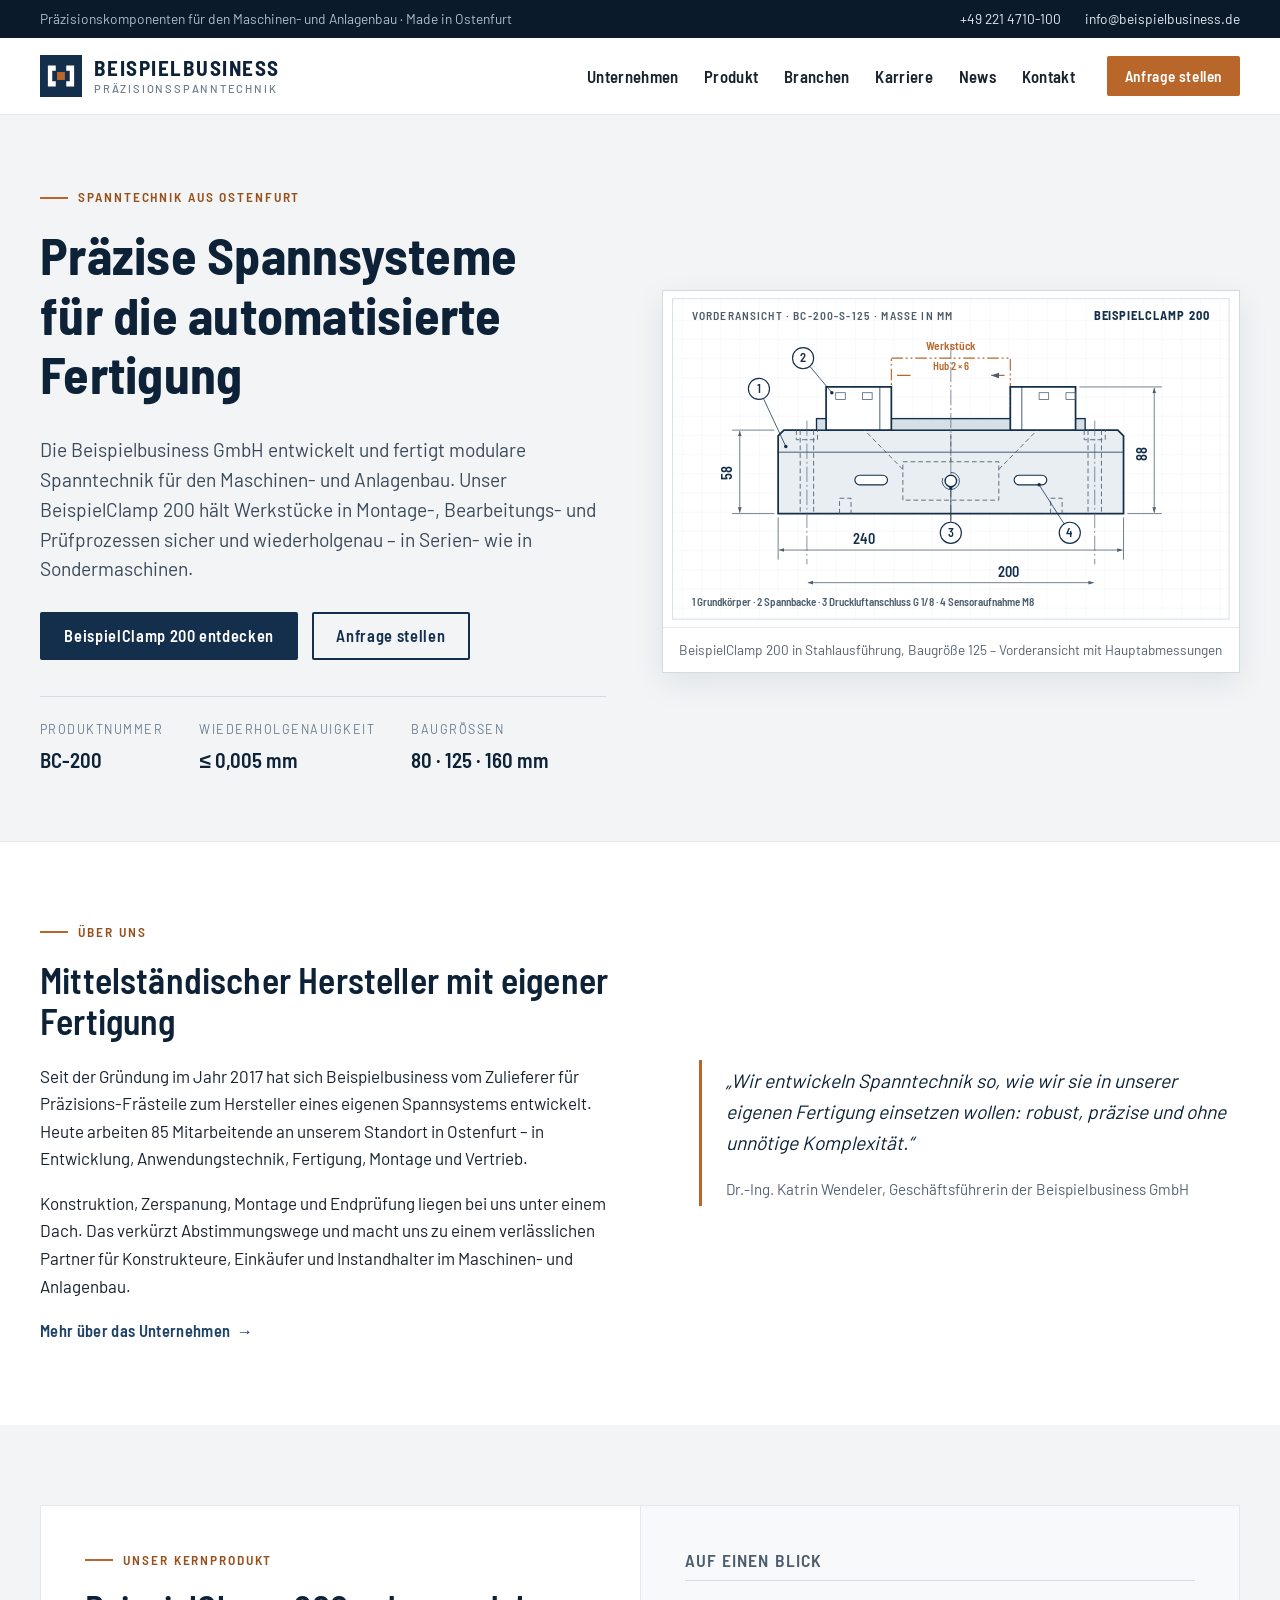
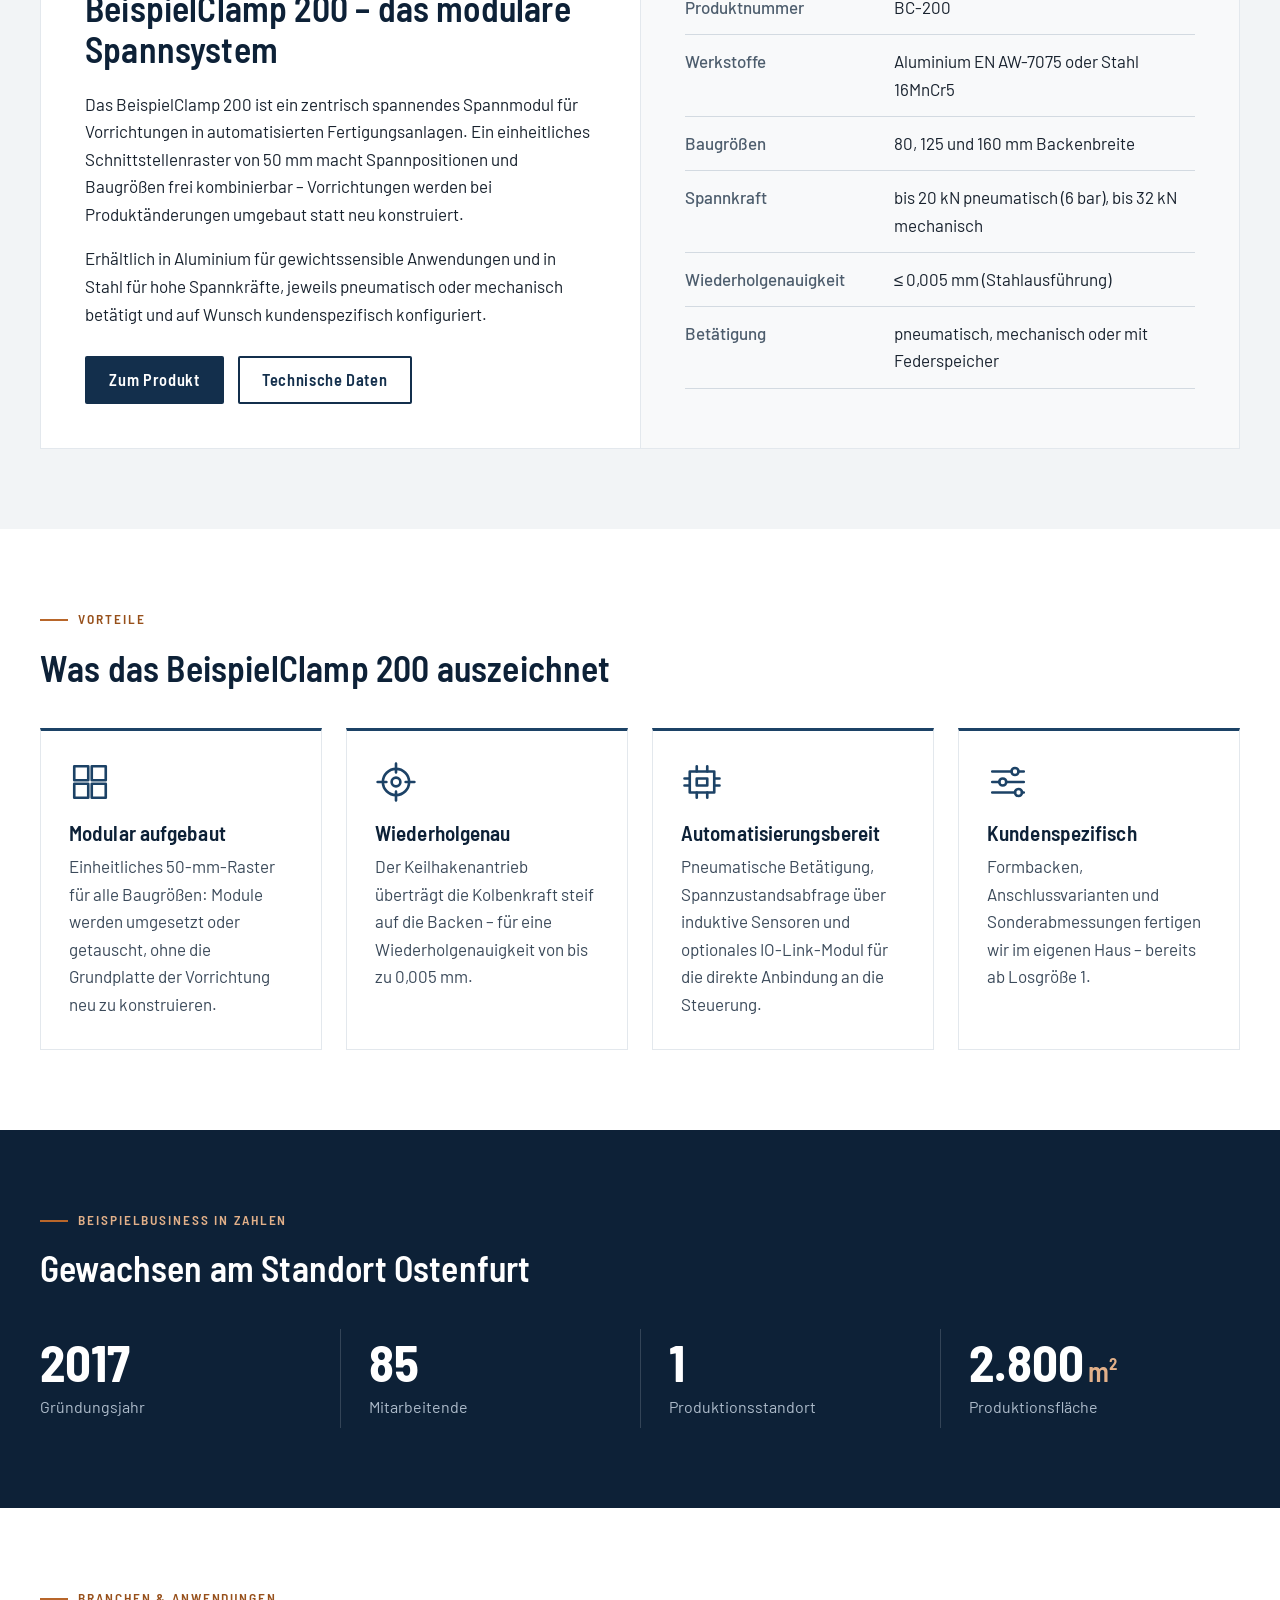
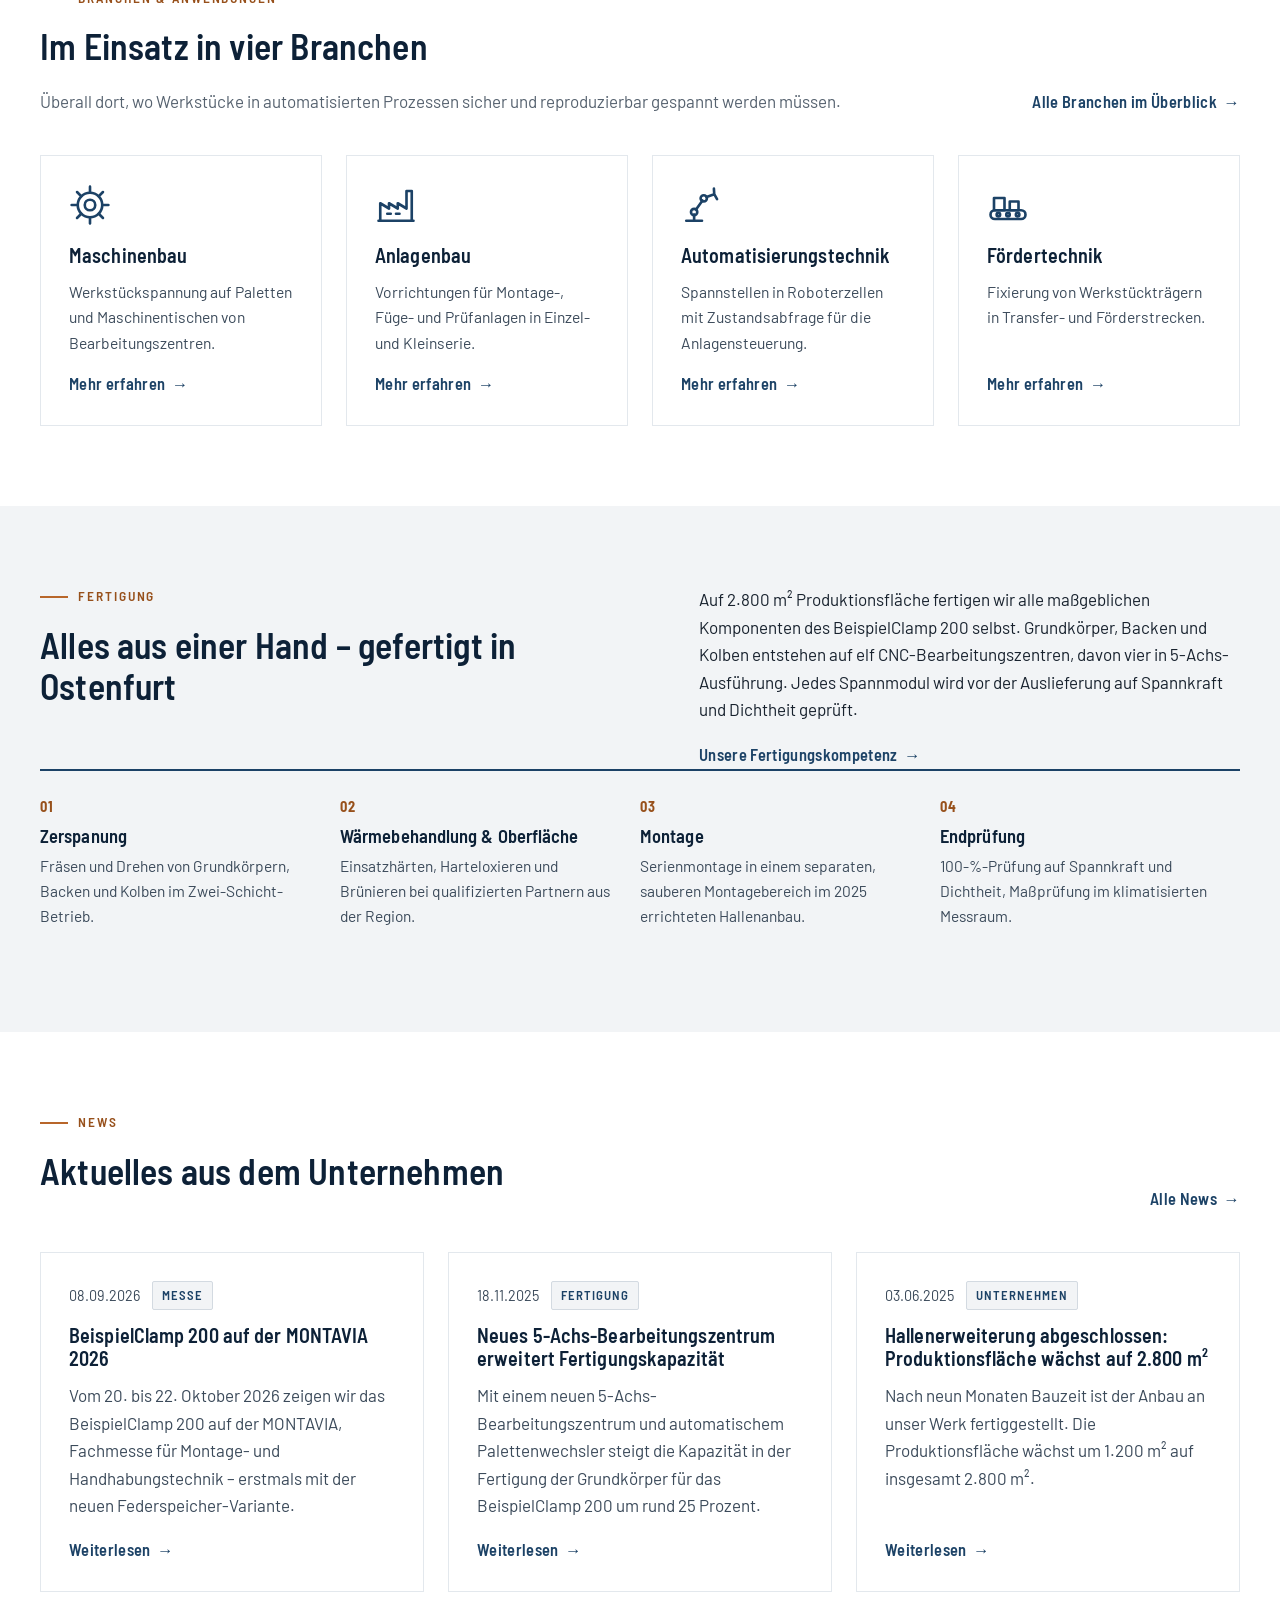
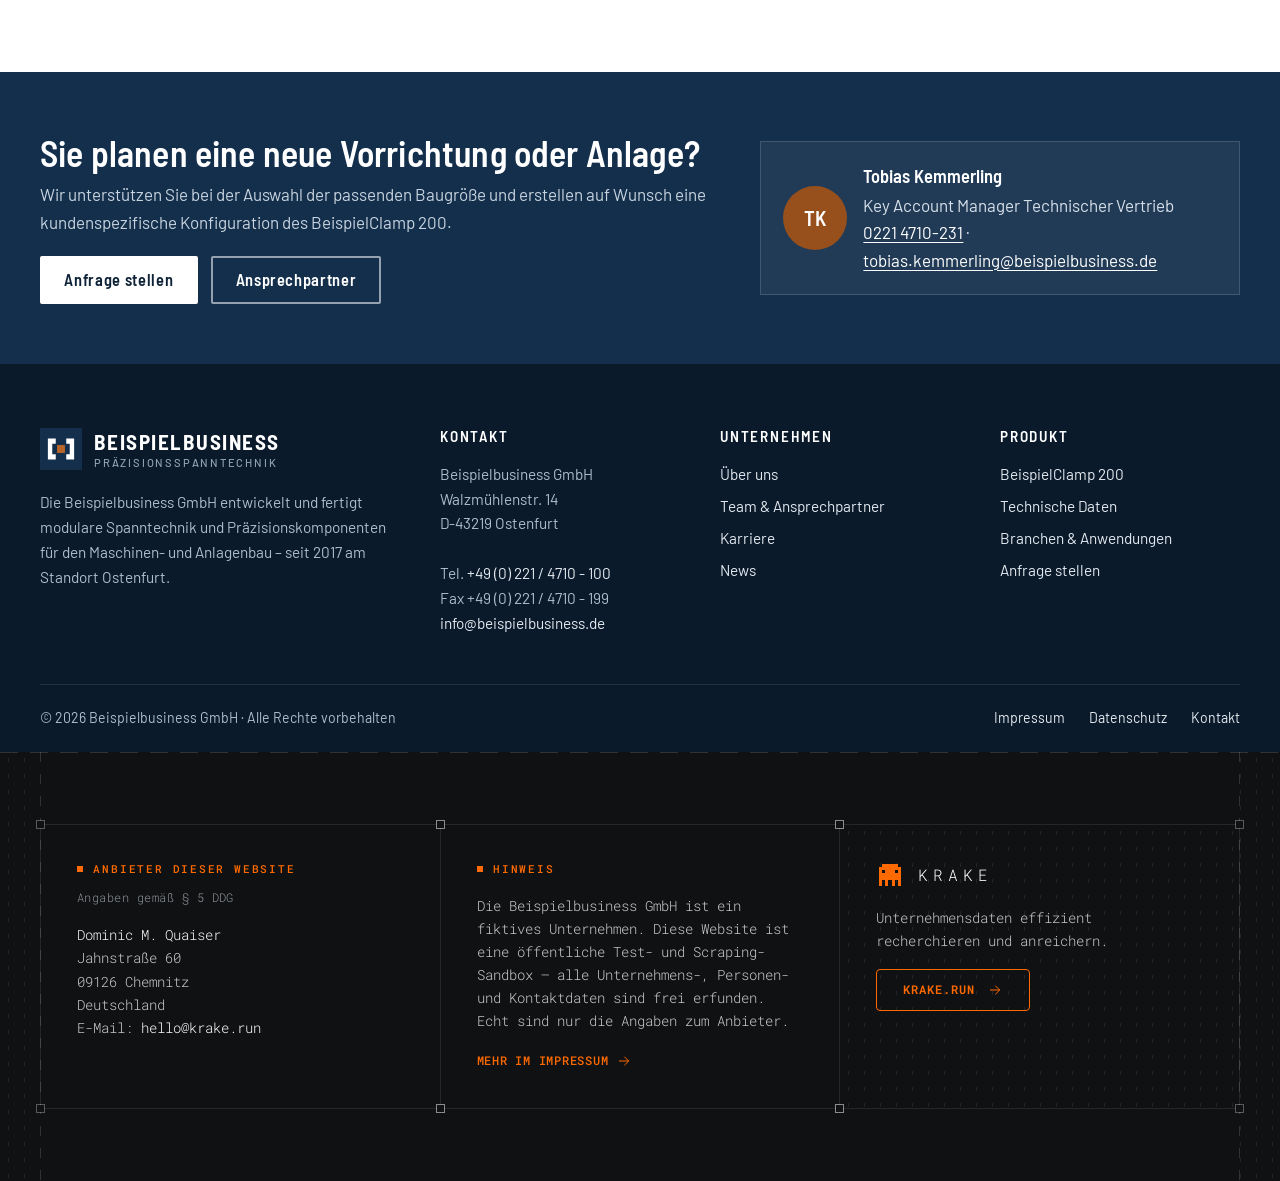
==== commit 14679563: "Restyle the operator bar (#anbieter) in the krake.run design The provider bar at the bottom of every" ====
--- a/index.html
+++ b/index.html
@@ -28,11 +28,11 @@
   <link rel="preload" href="/assets/fonts/barlow-latin-400-normal.woff2" as="font" type="font/woff2" crossorigin>
   <link rel="preload" href="/assets/fonts/barlow-semi-condensed-latin-600-normal.woff2" as="font" type="font/woff2"
     crossorigin>
-  <link rel="stylesheet" href="/assets/css/style.css?v=1.0.0">
+  <link rel="stylesheet" href="/assets/css/style.css?v=1.3.0">
   <noscript>
     <link rel="stylesheet" href="/assets/css/noscript.css?v=1.0.0">
   </noscript>
-  <script src="/assets/js/main.js?v=1.0.0" defer></script>
+  <script src="/assets/js/main.js?v=1.3.0" defer></script>
   <script type="application/ld+json">
 {
   "@context": "https://schema.org",
@@ -806,36 +806,70 @@
       </div>
     </div>
     <div class="operator-bar" id="anbieter">
-      <div class="container operator-inner">
-        <section class="operator-col" aria-labelledby="anbieter-titel">
-          <h2 class="operator-label" id="anbieter-titel">Anbieter dieser Website</h2>
-          <p class="operator-sub">Angaben gemäß § 5 DDG</p>
-          <address>Dominic M. Quaiser<br>Jahnstraße 60<br>09126 Chemnitz<br>Deutschland<br>E-Mail: <a
-              href="mailto:hello@krake.run">hello@krake.run</a></address>
-        </section>
-        <section class="operator-col" aria-labelledby="hinweis-titel">
-          <h2 class="operator-label" id="hinweis-titel">Hinweis</h2>
-          <p>Die Beispielbusiness GmbH ist ein fiktives Unternehmen. Diese Website ist eine öffentliche Test- und
-            Scraping-Sandbox – alle Unternehmens-, Personen- und Kontaktdaten sind frei erfunden. Echt sind nur die
-            Angaben zum Anbieter. <a href="/impressum/">Mehr im Impressum</a></p>
-        </section>
-        <section class="operator-col operator-krake" aria-labelledby="krake-titel">
-          <h2 class="operator-label" id="krake-titel"><svg class="operator-mark" viewBox="0 0 9 9"
-              shape-rendering="crispEdges" aria-hidden="true" focusable="false">
-              <rect fill="currentColor" x="2" y="1" width="5" height="1" />
-              <rect fill="currentColor" x="1" y="2" width="7" height="1" />
-              <rect fill="currentColor" x="1" y="3" width="1" height="1" />
-              <rect fill="currentColor" x="3" y="3" width="3" height="1" />
-              <rect fill="currentColor" x="7" y="3" width="1" height="1" />
-              <rect fill="currentColor" x="1" y="4" width="7" height="2" />
-              <rect fill="currentColor" x="1" y="6" width="1" height="2" />
-              <rect fill="currentColor" x="3" y="6" width="1" height="2" />
-              <rect fill="currentColor" x="5" y="6" width="1" height="2" />
-              <rect fill="currentColor" x="7" y="6" width="1" height="2" />
-            </svg>Krake</h2>
-          <p>Unternehmensdaten effizient recherchieren und anreichern.</p>
-          <p><a class="operator-link" href="https://krake.run">Mehr über Krake: krake.run</a></p>
-        </section>
+      <div class="operator-frame">
+        <div class="operator-cells">
+          <section class="operator-cell" aria-labelledby="anbieter-titel">
+            <h2 class="operator-eyebrow" id="anbieter-titel">Anbieter dieser Website</h2>
+            <p class="operator-sub">Angaben gemäß § 5 DDG</p>
+            <address>Dominic M. Quaiser<br>Jahnstraße 60<br>09126 Chemnitz<br>Deutschland<br>E-Mail: <a
+                href="mailto:hello@krake.run">hello@krake.run</a></address>
+          </section>
+          <section class="operator-cell operator-notice" aria-labelledby="hinweis-titel">
+            <h2 class="operator-eyebrow" id="hinweis-titel">Hinweis</h2>
+            <p>Die Beispielbusiness GmbH ist ein fiktives Unternehmen. Diese Website ist eine öffentliche Test- und
+              Scraping-Sandbox – alle Unternehmens-, Personen- und Kontaktdaten sind frei erfunden. Echt sind nur die
+              Angaben zum Anbieter.</p>
+            <p><a class="operator-arrow-link" href="/impressum/">Mehr im Impressum<svg class="operator-arrow" viewBox="0 0 24 24" aria-hidden="true" focusable="false"><path d="M5 12h14M13 6l6 6-6 6" /></svg></a></p>
+          </section>
+          <section class="operator-cell operator-krake" aria-labelledby="krake-titel">
+            <h2 class="operator-logo" id="krake-titel"><svg class="operator-mark" viewBox="0 0 9 9"
+                shape-rendering="crispEdges" aria-hidden="true" focusable="false">
+                <rect class="operator-pixel" x="2" y="1" width="1" height="1" />
+                <rect class="operator-pixel" x="3" y="1" width="1" height="1" />
+                <rect class="operator-pixel" x="4" y="1" width="1" height="1" />
+                <rect class="operator-pixel" x="5" y="1" width="1" height="1" />
+                <rect class="operator-pixel" x="6" y="1" width="1" height="1" />
+                <rect class="operator-pixel" x="1" y="2" width="1" height="1" />
+                <rect class="operator-pixel" x="2" y="2" width="1" height="1" />
+                <rect class="operator-pixel" x="3" y="2" width="1" height="1" />
+                <rect class="operator-pixel" x="4" y="2" width="1" height="1" />
+                <rect class="operator-pixel" x="5" y="2" width="1" height="1" />
+                <rect class="operator-pixel" x="6" y="2" width="1" height="1" />
+                <rect class="operator-pixel" x="7" y="2" width="1" height="1" />
+                <rect class="operator-pixel" x="1" y="3" width="1" height="1" />
+                <rect class="operator-pixel" x="3" y="3" width="1" height="1" />
+                <rect class="operator-pixel" x="4" y="3" width="1" height="1" />
+                <rect class="operator-pixel" x="5" y="3" width="1" height="1" />
+                <rect class="operator-pixel" x="7" y="3" width="1" height="1" />
+                <rect class="operator-pixel" x="1" y="4" width="1" height="1" />
+                <rect class="operator-pixel" x="2" y="4" width="1" height="1" />
+                <rect class="operator-pixel" x="3" y="4" width="1" height="1" />
+                <rect class="operator-pixel" x="4" y="4" width="1" height="1" />
+                <rect class="operator-pixel" x="5" y="4" width="1" height="1" />
+                <rect class="operator-pixel" x="6" y="4" width="1" height="1" />
+                <rect class="operator-pixel" x="7" y="4" width="1" height="1" />
+                <rect class="operator-pixel" x="1" y="5" width="1" height="1" />
+                <rect class="operator-pixel" x="2" y="5" width="1" height="1" />
+                <rect class="operator-pixel" x="3" y="5" width="1" height="1" />
+                <rect class="operator-pixel" x="4" y="5" width="1" height="1" />
+                <rect class="operator-pixel" x="5" y="5" width="1" height="1" />
+                <rect class="operator-pixel" x="6" y="5" width="1" height="1" />
+                <rect class="operator-pixel" x="7" y="5" width="1" height="1" />
+                <rect class="operator-pixel" x="1" y="6" width="1" height="1" />
+                <rect class="operator-pixel" x="3" y="6" width="1" height="1" />
+                <rect class="operator-pixel" x="5" y="6" width="1" height="1" />
+                <rect class="operator-pixel" x="7" y="6" width="1" height="1" />
+                <rect class="operator-pixel" x="1" y="7" width="1" height="1" />
+                <rect class="operator-pixel" x="3" y="7" width="1" height="1" />
+                <rect class="operator-pixel" x="5" y="7" width="1" height="1" />
+                <rect class="operator-pixel" x="7" y="7" width="1" height="1" />
+                <rect class="operator-eye" x="2" y="3" width="1" height="1" />
+                <rect class="operator-eye" x="6" y="3" width="1" height="1" />
+              </svg>Krake</h2>
+            <p>Unternehmensdaten effizient recherchieren und anreichern.</p>
+            <p><a class="operator-button" href="https://krake.run">krake.run<svg class="operator-arrow" viewBox="0 0 24 24" aria-hidden="true" focusable="false"><path d="M5 12h14M13 6l6 6-6 6" /></svg></a></p>
+          </section>
+        </div>
       </div>
     </div>
   </footer>
--- a/assets/css/style.css
+++ b/assets/css/style.css
@@ -1,11 +1,4 @@
-/* ==========================================================================
-   Beispielbusiness GmbH – Stylesheet
-   Aufbau: Schriften · Variablen · Basis · Layout · Header/Navigation ·
-           Komponenten · Seitenspezifisches · Footer · Responsive · Druck
-   ========================================================================== */
-
-/* Schriften (lokal gehostet, SIL Open Font License, siehe assets/fonts/OFL.txt)
-   ------------------------------------------------------------------------ */
+/* Schriften */
 @font-face {
   font-family: "Barlow";
   src: url("../fonts/barlow-latin-400-normal.woff2") format("woff2");
@@ -46,24 +39,16 @@
   font-display: swap;
 }
 
+/* Variable Schrift (100–700), wie auf krake.run; die Anbieter-Leiste nutzt die leichten Schnitte. */
 @font-face {
   font-family: "Roboto Mono";
-  src: url("../fonts/roboto-mono-latin-400-normal.woff2") format("woff2");
-  font-weight: 400;
+  src: url("../fonts/roboto-mono-latin-variable.woff2") format("woff2");
+  font-weight: 100 700;
   font-style: normal;
   font-display: swap;
 }
 
-@font-face {
-  font-family: "Roboto Mono";
-  src: url("../fonts/roboto-mono-latin-600-normal.woff2") format("woff2");
-  font-weight: 600;
-  font-style: normal;
-  font-display: swap;
-}
-
-/* Variablen
-   ------------------------------------------------------------------------ */
+/* Variablen */
 :root {
   --navy-950: #0a1a2b;
   --navy-900: #0d2137;
@@ -92,12 +77,19 @@
   --font-head: "Barlow Semi Condensed", "Barlow", "Arial Narrow", Arial, sans-serif;
   --font-mono: "Roboto Mono", ui-monospace, "SFMono-Regular", Menlo, Consolas, monospace;
 
-  /* Anbieter-Leiste im Design von Krake */
+  /* Anbieter-Leiste im Design von krake.run */
   --krake-bg: #0f1113;
   --krake-text: #ffffff;
   --krake-grey: #cccccc;
+  --krake-muted: #8f9397;
   --krake-accent: #ff6a00;
-  --krake-border: rgba(255, 255, 255, 0.08);
+  --krake-accent-dim: #351f10;
+  --krake-rail: rgba(255, 255, 255, 0.14);
+  --krake-line: rgba(255, 255, 255, 0.09);
+  --krake-mark: rgba(255, 255, 255, 0.3);
+  --krake-gutter: 24px;
+  /* Strichraster von krake.run: alle 16px ein Strich von 1×4px */
+  --krake-dashes: url("data:image/svg+xml,%3Csvg xmlns='http://www.w3.org/2000/svg' width='16' height='16'%3E%3Crect x='8' y='6' width='1' height='4' fill='%23ffffff' fill-opacity='0.08'/%3E%3C/svg%3E");
 
   --container: 1200px;
   --gutter: 1rem;
@@ -106,8 +98,7 @@
   --shadow: 0 10px 30px rgba(13, 33, 55, 0.08);
 }
 
-/* Basis
-   ------------------------------------------------------------------------ */
+/* Basis */
 *,
 *::before,
 *::after {
@@ -239,8 +230,7 @@
   color: var(--white);
 }
 
-/* Layout
-   ------------------------------------------------------------------------ */
+/* Layout */
 .container {
   width: 100%;
   max-width: calc(var(--container) + 2 * var(--gutter));
@@ -342,8 +332,7 @@
   margin-top: 0;
 }
 
-/* Typografische Elemente
-   ------------------------------------------------------------------------ */
+/* Typografische Elemente */
 .kicker {
   display: flex;
   align-items: center;
@@ -482,8 +471,7 @@
   background: var(--navy-600);
 }
 
-/* Buttons
-   ------------------------------------------------------------------------ */
+/* Buttons */
 .btn {
   display: inline-flex;
   align-items: center;
@@ -575,8 +563,7 @@
   margin-top: 1.75rem;
 }
 
-/* Topbar & Header
-   ------------------------------------------------------------------------ */
+/* Topbar & Header */
 .topbar {
   background: var(--navy-950);
   color: #aebccb;
@@ -817,8 +804,7 @@
   transform: translateY(-6px) rotate(-45deg);
 }
 
-/* Hero
-   ------------------------------------------------------------------------ */
+/* Hero */
 .hero {
   padding: 4.5rem 0 4rem;
   background: var(--grey-100);
@@ -890,8 +876,7 @@
   color: var(--muted);
 }
 
-/* Karten
-   ------------------------------------------------------------------------ */
+/* Karten */
 .card {
   position: relative;
   display: flex;
@@ -1286,8 +1271,7 @@
   color: var(--muted);
 }
 
-/* Seitenkopf & Breadcrumb
-   ------------------------------------------------------------------------ */
+/* Seitenkopf & Breadcrumb */
 .page-header {
   padding: 2.25rem 0 3rem;
   background: var(--grey-100);
@@ -1381,8 +1365,7 @@
   box-shadow: inset 0 -2px 0 var(--navy-700);
 }
 
-/* Produktseite
-   ------------------------------------------------------------------------ */
+/* Produktseite */
 .product-hero {
   padding: 2.25rem 0 4rem;
   background: var(--grey-100);
@@ -2041,8 +2024,7 @@
   margin-top: 1.25rem;
 }
 
-/* Kontakt & Formular
-   ------------------------------------------------------------------------ */
+/* Kontakt & Formular */
 .contact-grid {
   display: grid;
   grid-template-columns: minmax(0, 1fr) minmax(0, 1.25fr);
@@ -2258,8 +2240,7 @@
   margin: 0 0 1rem;
 }
 
-/* Footer
-   ------------------------------------------------------------------------ */
+/* Footer */
 .site-footer {
   background: var(--navy-950);
   color: #aebccb;
@@ -2341,90 +2322,382 @@
   margin: 0;
 }
 
-/* Anbieter-Leiste (echte Angaben, Krake-Design) */
+/* --- Anbieter-Leiste im Design von krake.run ---
+   Wie die Seiten von krake.run: eine gestrichelte Linie über die ganze Breite,
+   darunter eine Spalte zwischen gestrichelten Schienen mit Zellen aus
+   Haarlinien und kleinen Eckmarken. Neben der Spalte und in der Krake-Zelle
+   liegt das Strichraster; mit JavaScript leuchtet es um den Mauszeiger auf. */
 .operator-bar {
-  background: var(--krake-bg);
+  position: relative;
+  overflow: hidden;
+  background-color: var(--krake-bg);
+  background-image: var(--krake-dashes);
   color: var(--krake-grey);
   font-family: var(--font-mono);
-  font-size: 0.875rem;
-  line-height: 1.75;
-}
-
-.operator-inner {
+  font-size: 0.85rem;
+  font-weight: 300;
+  line-height: 1.7;
+  -webkit-font-smoothing: antialiased;
+  -moz-osx-font-smoothing: grayscale;
+}
+
+/* Die gestrichelte Linie über die ganze Breite */
+.operator-bar::before {
+  content: "";
+  position: absolute;
+  top: 0;
+  left: 0;
+  right: 0;
+  z-index: 2;
+  height: 1px;
+  background: repeating-linear-gradient(90deg, var(--krake-rail) 0 18px, transparent 18px 30px);
+  pointer-events: none;
+}
+
+/* Leuchtendes Raster (main.js); liegt unter dem Inhalt seines Elements */
+.operator-glow {
+  position: absolute;
+  inset: 0;
+  width: 100%;
+  height: 100%;
+  pointer-events: none;
+}
+
+.operator-frame {
+  position: relative;
+  z-index: 1;
+  width: min(var(--container), calc(100% - 2 * var(--krake-gutter)));
+  margin-inline: auto;
+  padding: clamp(2.5rem, 6vw, 4.5rem) 0;
+  background: var(--krake-bg);
+}
+
+/* Die Schienen: gestrichelte Linien an beiden Rändern der Spalte */
+.operator-frame::before,
+.operator-frame::after {
+  content: "";
+  position: absolute;
+  top: 0;
+  bottom: 0;
+  width: 1px;
+  background: repeating-linear-gradient(180deg, var(--krake-rail) 0 10px, transparent 10px 22px);
+  pointer-events: none;
+}
+
+.operator-frame::before {
+  left: 0;
+}
+
+.operator-frame::after {
+  right: 0;
+}
+
+.operator-cells {
   display: grid;
-  grid-template-columns: minmax(0, 1fr) minmax(0, 1.45fr) minmax(0, 1fr);
-  gap: 2.5rem;
-  padding-top: 2.25rem;
-  padding-bottom: 2.25rem;
-}
-
-.operator-col+.operator-col {
-  padding-left: 2.5rem;
-  border-left: 1px solid var(--krake-border);
-}
-
-.site-footer .operator-label {
+  grid-template-columns: repeat(3, minmax(0, 1fr));
+  border-top: 1px solid var(--krake-line);
+  border-left: 1px solid var(--krake-line);
+}
+
+.operator-cell {
+  position: relative;
+  min-width: 0;
+  padding: clamp(1.5rem, 3vw, 2.25rem);
+  border-right: 1px solid var(--krake-line);
+  border-bottom: 1px solid var(--krake-line);
+  background: var(--krake-bg);
+}
+
+/* Eckmarken: ::before zeichnet die Quadrate, ::after schneidet sie innen aus */
+.operator-cell::before,
+.operator-cell::after {
+  content: "";
+  position: absolute;
+  z-index: 2;
+  background-repeat: no-repeat;
+  pointer-events: none;
+}
+
+.operator-cell::before {
+  inset: -5px;
+  background-image:
+    linear-gradient(var(--krake-mark), var(--krake-mark)),
+    linear-gradient(var(--krake-mark), var(--krake-mark)),
+    linear-gradient(var(--krake-mark), var(--krake-mark)),
+    linear-gradient(var(--krake-mark), var(--krake-mark));
+  background-size: 9px 9px;
+  background-position: left top, right top, left bottom, right bottom;
+}
+
+.operator-cell::after {
+  inset: -4px;
+  background-image:
+    linear-gradient(var(--krake-bg), var(--krake-bg)),
+    linear-gradient(var(--krake-bg), var(--krake-bg)),
+    linear-gradient(var(--krake-bg), var(--krake-bg)),
+    linear-gradient(var(--krake-bg), var(--krake-bg));
+  background-size: 7px 7px;
+  background-position: left top, right top, left bottom, right bottom;
+}
+
+/* Die Krake-Zelle zeigt das Raster hinter ihrem Inhalt */
+.operator-krake {
+  background-image: var(--krake-dashes);
+}
+
+.operator-krake> :not(.operator-glow) {
+  position: relative;
+  z-index: 1;
+}
+
+.operator-bar .operator-eyebrow {
   display: flex;
   align-items: center;
-  gap: 0.55rem;
-  margin: 0 0 0.8rem;
+  gap: 0.65rem;
+  margin: 0 0 1.1rem;
   font-family: var(--font-mono);
-  font-size: 0.75rem;
+  font-size: 0.7rem;
+  font-weight: 500;
+  line-height: 1.4;
+  letter-spacing: 0.16em;
+  text-transform: uppercase;
+  color: var(--krake-accent);
+}
+
+/* Ein Pixel des Logos als Marke vor der Überschrift */
+.operator-eyebrow::before {
+  content: "";
+  flex: none;
+  width: 6px;
+  height: 6px;
+  background: currentColor;
+}
+
+.operator-bar .operator-sub {
+  margin: -0.4rem 0 1rem;
+  color: var(--krake-muted);
+  font-size: 0.74rem;
+  letter-spacing: 0.04em;
+}
+
+.operator-bar address {
+  font-style: normal;
+  color: var(--krake-grey);
+}
+
+.operator-bar address::first-line {
+  color: var(--krake-text);
+}
+
+.operator-bar p {
+  margin: 0 0 1rem;
+}
+
+.operator-bar p:last-child {
+  margin-bottom: 0;
+}
+
+.site-footer .operator-bar a {
+  color: var(--krake-text);
+  text-decoration: none;
+}
+
+.site-footer .operator-bar a:hover {
+  text-decoration: none;
+}
+
+.site-footer .operator-bar a:focus-visible {
+  outline: 2px solid var(--krake-accent);
+  outline-offset: 3px;
+  border-radius: 2px;
+}
+
+/* Text-Link: die Unterstreichung wächst beim Darüberfahren von links */
+.site-footer .operator-bar address a {
+  background-image: linear-gradient(var(--krake-accent), var(--krake-accent));
+  background-position: left bottom;
+  background-repeat: no-repeat;
+  background-size: 0% 1px;
+  transition: background-size 0.25s ease, color 0.2s ease;
+}
+
+.site-footer .operator-bar address a:hover {
+  color: var(--krake-accent);
+  background-size: 100% 1px;
+}
+
+/* Link mit Pfeil, der beim Darüberfahren nach rechts rückt */
+.site-footer .operator-bar .operator-arrow-link {
+  display: inline-flex;
+  align-items: center;
+  gap: 0.5rem;
+  color: var(--krake-accent);
+  font-size: 0.78rem;
+  font-weight: 500;
+  letter-spacing: 0.06em;
+  text-transform: uppercase;
+}
+
+.operator-arrow {
+  flex: none;
+  width: 16px;
+  height: 16px;
+  fill: none;
+  stroke: currentColor;
+  stroke-width: 1.5;
+  stroke-linecap: round;
+  stroke-linejoin: round;
+  transition: transform 0.25s ease;
+}
+
+.operator-bar a:hover .operator-arrow {
+  transform: translateX(3px);
+}
+
+/* Umrandeter Knopf in der Akzentfarbe, wie "Konto erstellen" auf krake.run */
+.site-footer .operator-bar .operator-button {
+  display: inline-flex;
+  align-items: center;
+  gap: 0.75rem;
+  min-height: 2.6rem;
+  padding: 0.45rem 1.6rem;
+  border: 1px solid var(--krake-accent);
+  border-radius: 4px;
+  color: var(--krake-accent);
+  font-size: 0.78rem;
   font-weight: 600;
-  line-height: 1.4;
   letter-spacing: 0.08em;
   text-transform: uppercase;
-  color: var(--krake-accent);
-}
-
-.operator-bar .operator-sub {
-  margin: -0.5rem 0 0.6rem;
-  font-size: 0.8rem;
-  color: var(--krake-grey);
-  opacity: 0.75;
+  transition: background-color 0.2s ease;
+}
+
+.site-footer .operator-bar .operator-button:hover {
+  background: var(--krake-accent-dim);
+}
+
+/* Wortmarke mit dem Pixel-Logo */
+.operator-bar .operator-logo {
+  display: inline-flex;
+  align-items: center;
+  gap: 0.85rem;
+  margin: 0 0 1.1rem;
+  color: var(--krake-text);
+  font-family: var(--font-mono);
+  font-size: 1rem;
+  font-weight: 300;
+  line-height: 1;
+  letter-spacing: 0.32em;
+  text-transform: uppercase;
 }
 
 .operator-mark {
-  width: 18px;
-  height: 18px;
-  flex-shrink: 0;
-}
-
-.operator-bar address {
+  display: block;
+  flex: none;
+  width: 28px;
+  height: 28px;
+}
+
+/* Farbwelle (main.js): Die Pixel starten weiß und werden nacheinander orange. */
+.operator-pixel {
+  fill: var(--krake-accent);
+  transition: fill 0.18s ease-out;
+  transition-delay: var(--d, 0s);
+}
+
+.operator-mark.is-wave-start .operator-pixel {
+  fill: var(--krake-text);
+  transition: none;
+}
+
+.operator-eye {
+  fill: var(--krake-bg);
+  transition: fill 0.18s ease-out;
+}
+
+.operator-eye.is-blink {
+  fill: var(--krake-accent);
+}
+
+/* Anfragezähler (main.js) */
+.operator-bar .operator-requests {
+  display: flex;
+  flex-wrap: wrap;
+  align-items: baseline;
+  justify-content: space-between;
+  gap: 0.35rem 1rem;
+  margin-top: 1.5rem;
+  padding-top: 1.1rem;
+  border-top: 1px solid var(--krake-line);
+}
+
+.operator-requests-label {
+  display: inline-flex;
+  align-items: center;
+  gap: 0.6rem;
+  color: var(--krake-muted);
+  font-size: 0.68rem;
+  font-weight: 500;
+  letter-spacing: 0.14em;
+  text-transform: uppercase;
+}
+
+/* Pulsierender Pixel: Der Stand zählt jede Anfrage live mit. */
+.operator-requests-label::before {
+  content: "";
+  flex: none;
+  width: 6px;
+  height: 6px;
+  background: var(--krake-accent);
+  animation: operator-live 2.4s ease-in-out infinite;
+}
+
+@keyframes operator-live {
+
+  0%,
+  100% {
+    opacity: 1;
+    box-shadow: 0 0 0 0 rgba(255, 106, 0, 0.45);
+  }
+
+  50% {
+    opacity: 0.35;
+    box-shadow: 0 0 0 4px rgba(255, 106, 0, 0);
+  }
+}
+
+.operator-requests-value {
   color: var(--krake-text);
-}
-
-.operator-bar p {
-  margin: 0 0 0.5rem;
-}
-
-.operator-bar p:last-child {
-  margin-bottom: 0;
-}
-
-.site-footer .operator-bar a {
-  color: var(--krake-text);
-  text-decoration: underline;
-  text-decoration-color: var(--krake-accent);
-  text-decoration-thickness: 1px;
-  text-underline-offset: 3px;
-}
-
-.site-footer .operator-bar a:hover {
-  color: var(--krake-accent);
-}
-
-.site-footer .operator-bar a:focus-visible {
-  outline-color: var(--krake-accent);
-}
-
-.operator-link {
-  color: var(--krake-accent);
-  font-weight: 600;
-}
-
-/* Responsive
-   ------------------------------------------------------------------------ */
+  font-size: 1.6rem;
+  font-weight: 200;
+  line-height: 1.1;
+  letter-spacing: 0.04em;
+  font-variant-numeric: tabular-nums;
+}
+
+/* Auftritt beim Scrollen: nur mit JavaScript und nur, wenn die Leiste beim
+   Laden noch nicht zu sehen war (main.js setzt dann .is-animated). */
+.operator-bar.is-animated .operator-cell {
+  opacity: 0;
+  transform: translateY(18px);
+  transition:
+    opacity 0.8s cubic-bezier(0.16, 1, 0.3, 1),
+    transform 0.8s cubic-bezier(0.16, 1, 0.3, 1);
+}
+
+.operator-bar.is-animated .operator-cell:nth-child(2) {
+  transition-delay: 0.1s;
+}
+
+.operator-bar.is-animated .operator-cell:nth-child(3) {
+  transition-delay: 0.2s;
+}
+
+.operator-bar.is-animated.is-visible .operator-cell {
+  opacity: 1;
+  transform: none;
+}
+
+/* Responsive */
 @media (min-width: 720px) {
   :root {
     --gutter: 1.5rem;
@@ -2517,7 +2790,7 @@
     width: 100%;
   }
 
-  /* Navigation als ausklappbares Menü (ohne JavaScript: assets/css/noscript.css) */
+  /* Navigation als ausklappbares Menü */
   .nav-toggle {
     display: inline-flex;
   }
@@ -2608,16 +2881,14 @@
 }
 
 @media (max-width: 900px) {
-  .operator-inner {
+  .operator-cells {
     grid-template-columns: minmax(0, 1fr);
-    gap: 1.5rem;
-  }
-
-  .operator-col+.operator-col {
-    padding-top: 1.5rem;
-    padding-left: 0;
-    border-left: 0;
-    border-top: 1px solid var(--krake-border);
+  }
+}
+
+@media (max-width: 640px) {
+  :root {
+    --krake-gutter: 10px;
   }
 }
 
@@ -2824,10 +3095,13 @@
   *::after {
     transition: none !important;
   }
-}
-
-/* Druck
-   ------------------------------------------------------------------------ */
+
+  .operator-requests-label::before {
+    animation: none;
+  }
+}
+
+/* Druck */
 @media print {
 
   .topbar,
@@ -2866,12 +3140,27 @@
   .site-footer a,
   .operator-bar,
   .operator-bar address,
+  .operator-bar address::first-line,
+  .operator-bar .operator-logo,
+  .operator-requests-value,
   .site-footer .operator-bar a {
     color: #000;
   }
 
-  .operator-bar {
+  .operator-bar,
+  .operator-frame,
+  .operator-cell {
     background: none;
+  }
+
+  .operator-bar::before,
+  .operator-frame::before,
+  .operator-frame::after,
+  .operator-cell::before,
+  .operator-cell::after,
+  .operator-glow,
+  .operator-arrow {
+    display: none;
   }
 
   a[href^="http"]::after {
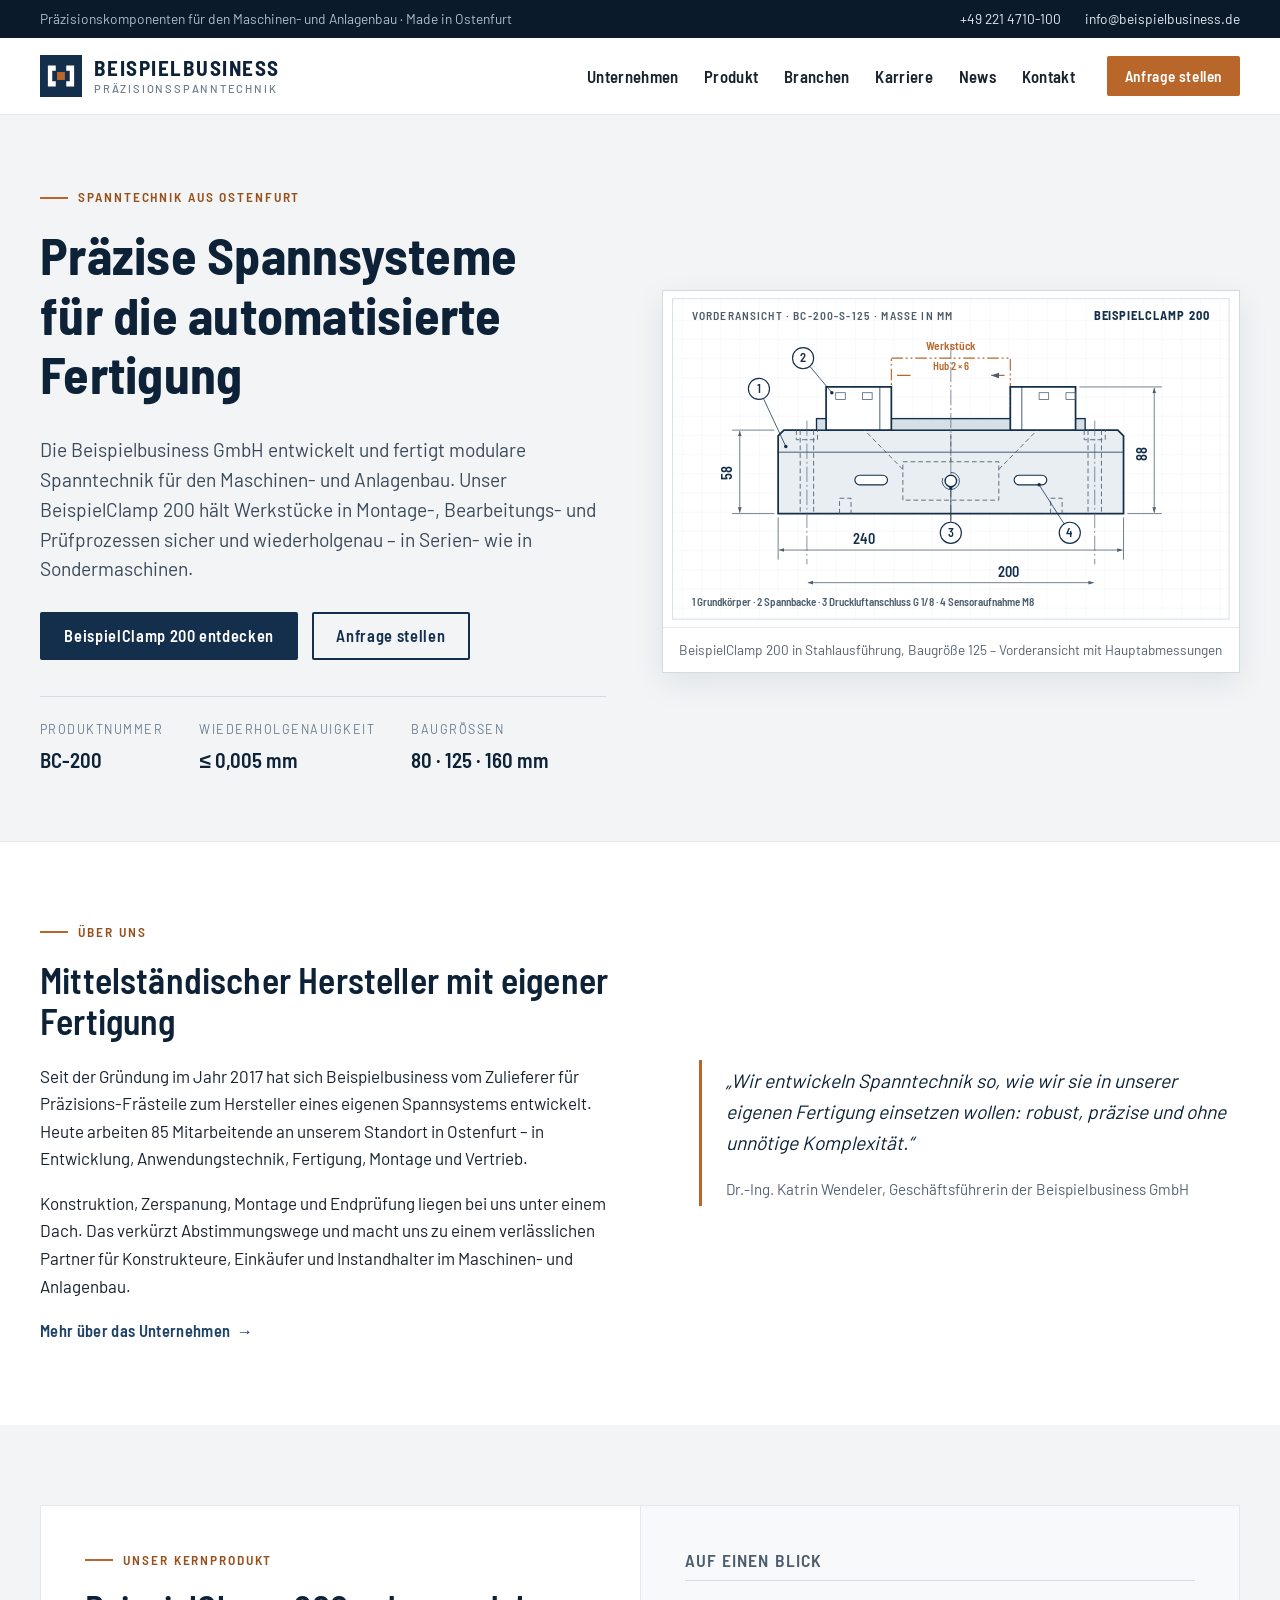
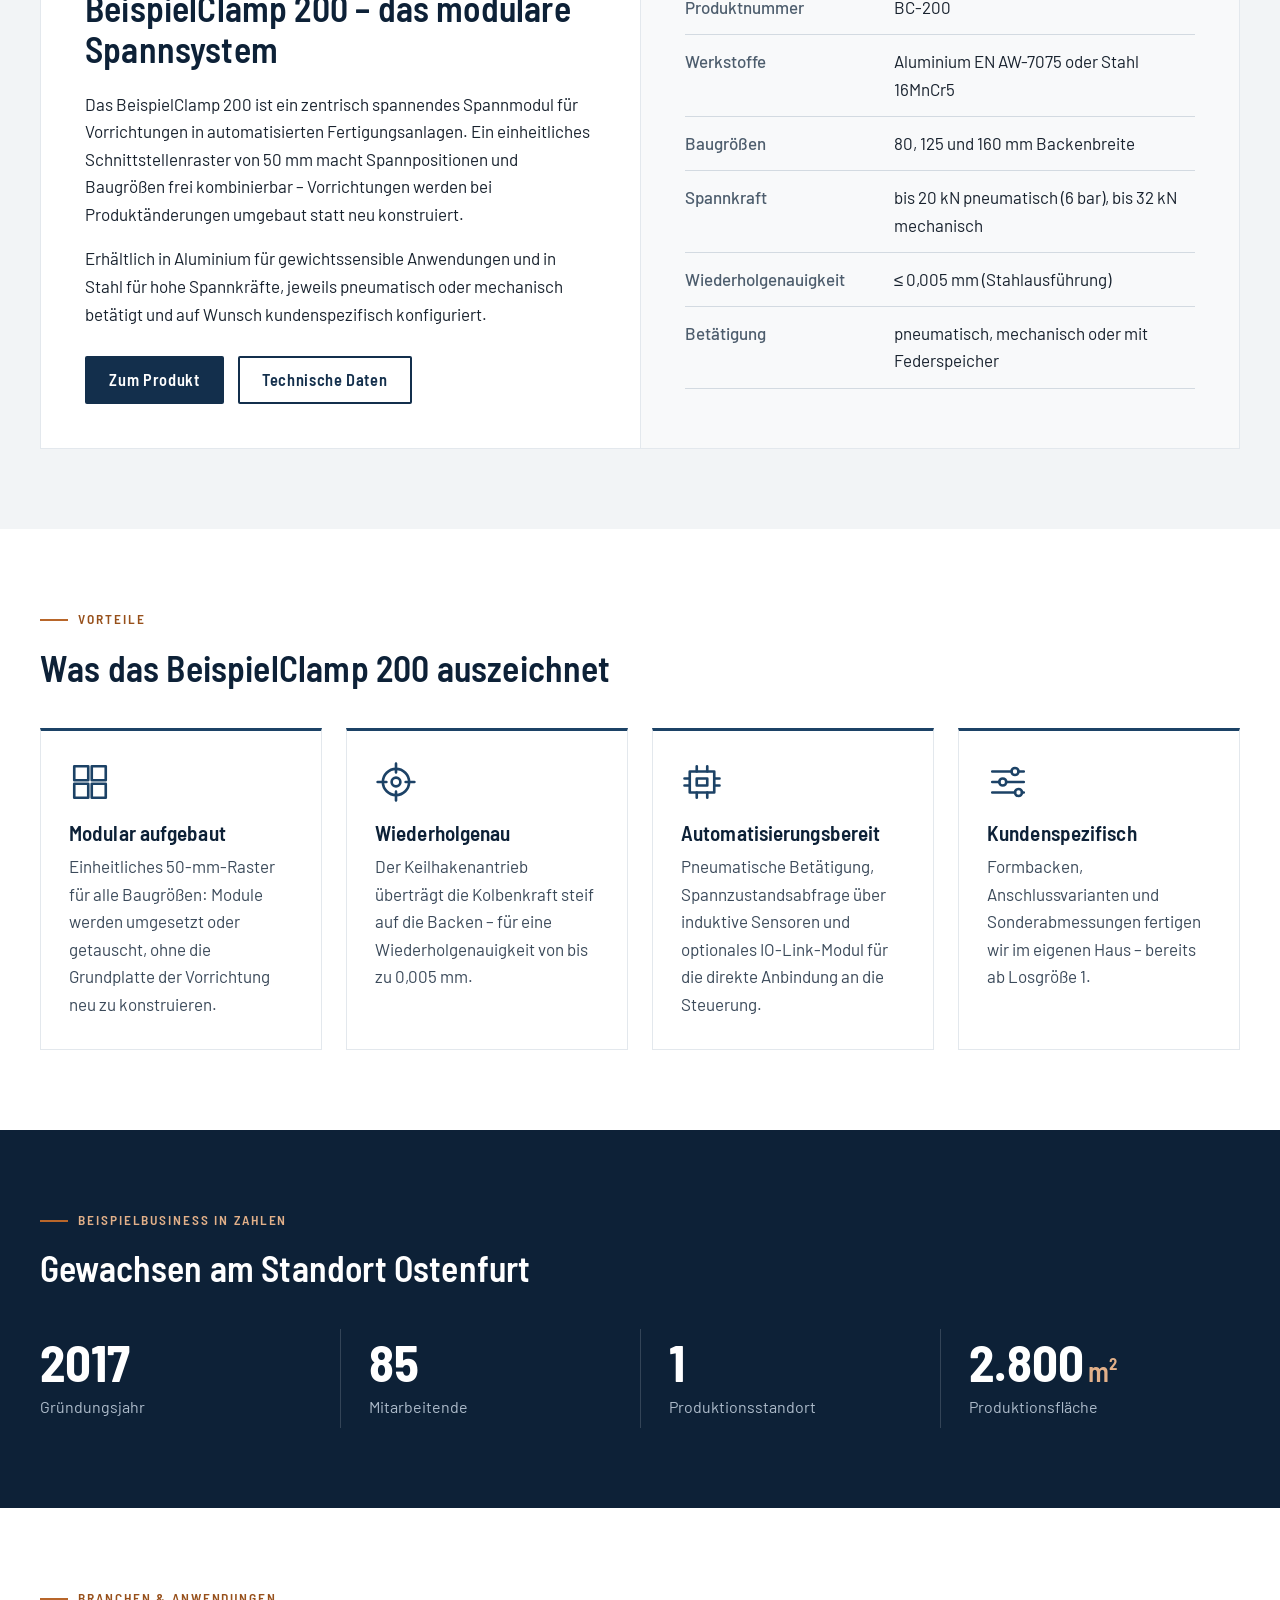
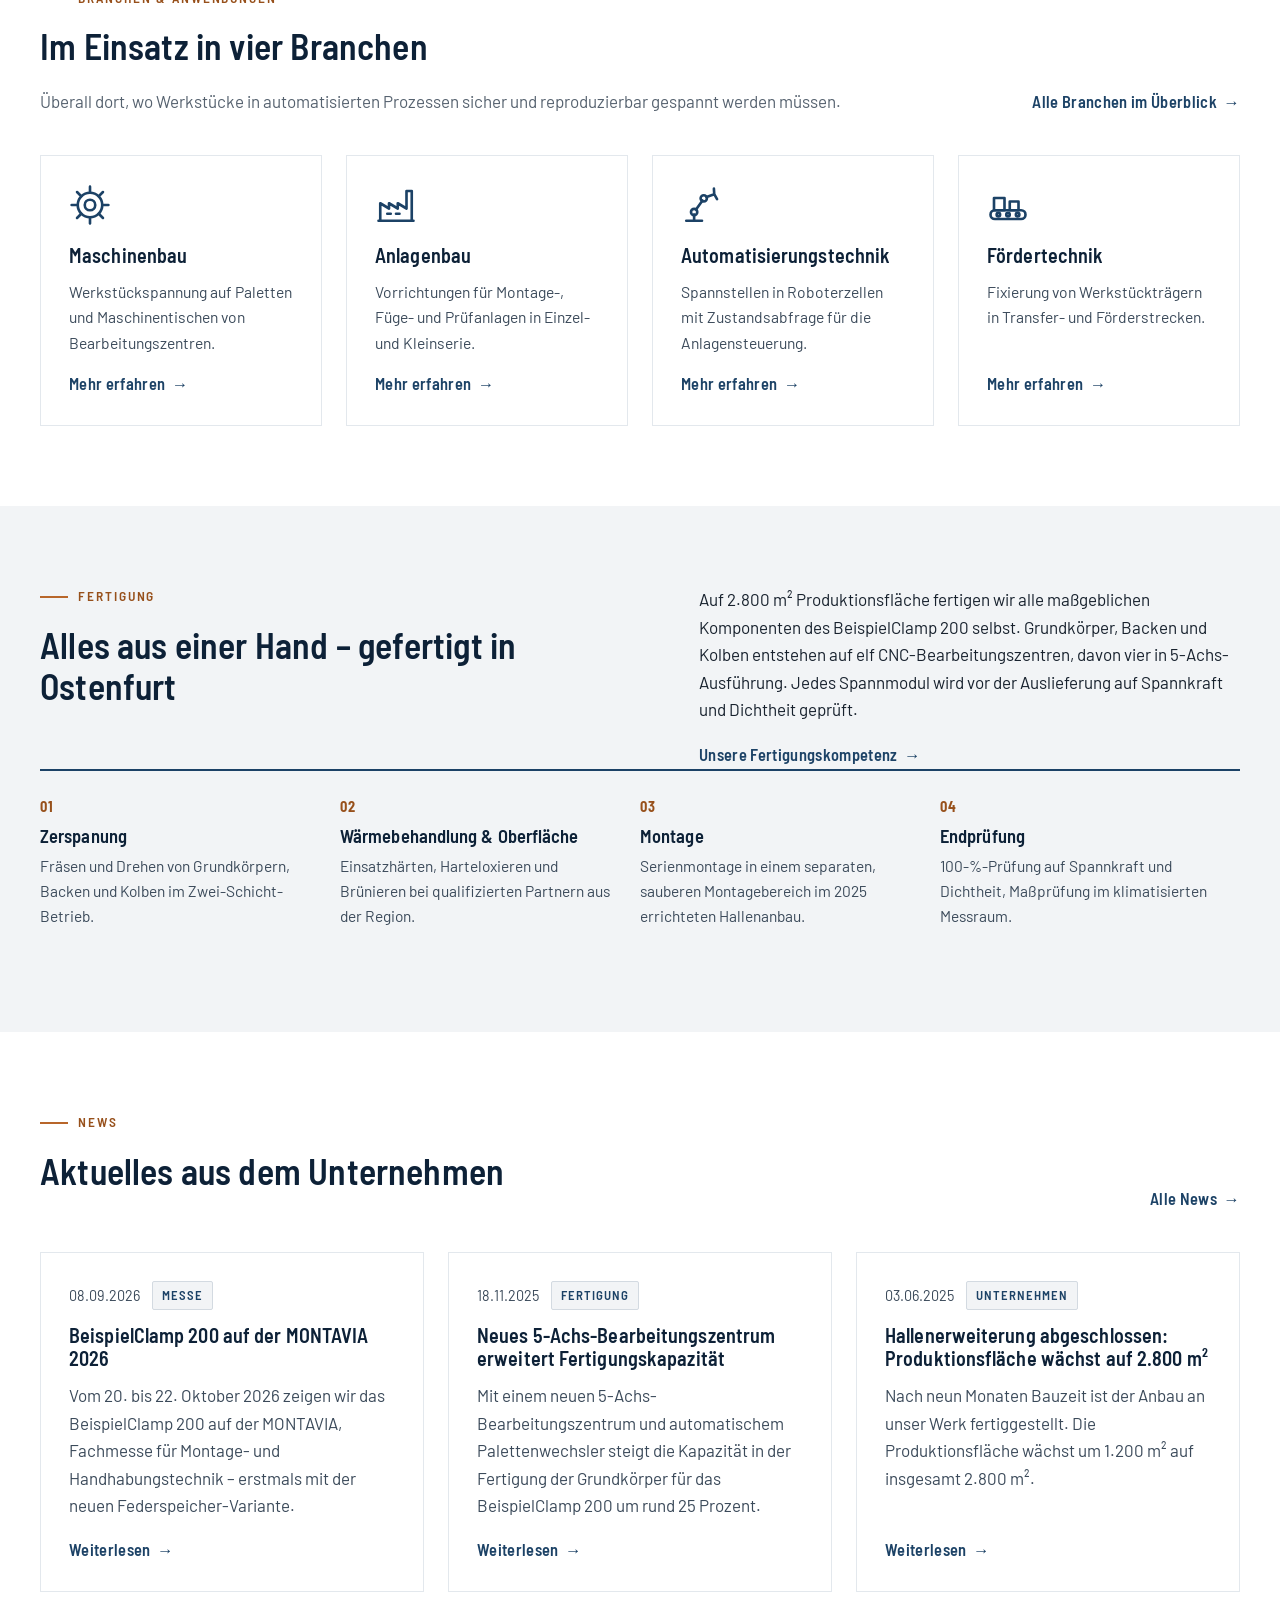
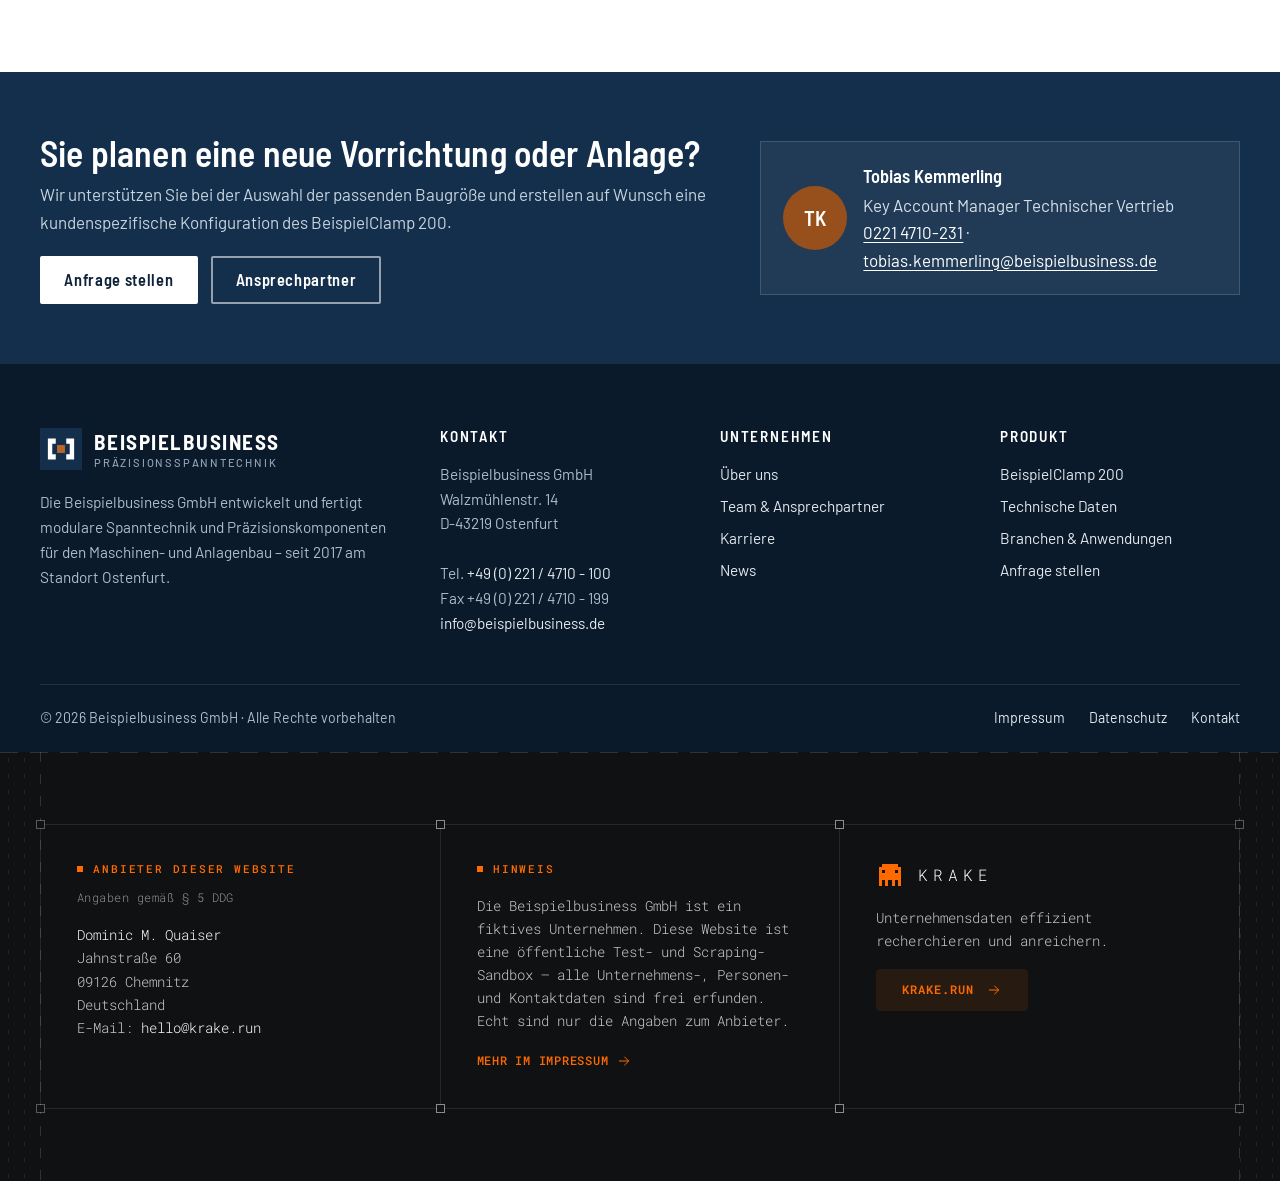
==== commit 395f18a5: "Remove 'operator-krake' class from multiple sections for consistency in HTML structure" ====
--- a/index.html
+++ b/index.html
@@ -821,7 +821,7 @@
               Angaben zum Anbieter.</p>
             <p><a class="operator-arrow-link" href="/impressum/">Mehr im Impressum<svg class="operator-arrow" viewBox="0 0 24 24" aria-hidden="true" focusable="false"><path d="M5 12h14M13 6l6 6-6 6" /></svg></a></p>
           </section>
-          <section class="operator-cell operator-krake" aria-labelledby="krake-titel">
+          <section class="operator-cell" aria-labelledby="krake-titel">
             <h2 class="operator-logo" id="krake-titel"><svg class="operator-mark" viewBox="0 0 9 9"
                 shape-rendering="crispEdges" aria-hidden="true" focusable="false">
                 <rect class="operator-pixel" x="2" y="1" width="1" height="1" />
--- a/assets/css/style.css
+++ b/assets/css/style.css
@@ -2440,16 +2440,6 @@
   background-position: left top, right top, left bottom, right bottom;
 }
 
-/* Die Krake-Zelle zeigt das Raster hinter ihrem Inhalt */
-.operator-krake {
-  background-image: var(--krake-dashes);
-}
-
-.operator-krake> :not(.operator-glow) {
-  position: relative;
-  z-index: 1;
-}
-
 .operator-bar .operator-eyebrow {
   display: flex;
   align-items: center;
@@ -2561,18 +2551,18 @@
   gap: 0.75rem;
   min-height: 2.6rem;
   padding: 0.45rem 1.6rem;
-  border: 1px solid var(--krake-accent);
   border-radius: 4px;
+  background: rgba(255, 106, 0, 0.1);
   color: var(--krake-accent);
   font-size: 0.78rem;
   font-weight: 600;
   letter-spacing: 0.08em;
   text-transform: uppercase;
-  transition: background-color 0.2s ease;
+  transition: background-color 0.4s ease;
 }
 
 .site-footer .operator-bar .operator-button:hover {
-  background: var(--krake-accent-dim);
+  background: rgba(255, 106, 0, 0.16);
 }
 
 /* Wortmarke mit dem Pixel-Logo */
